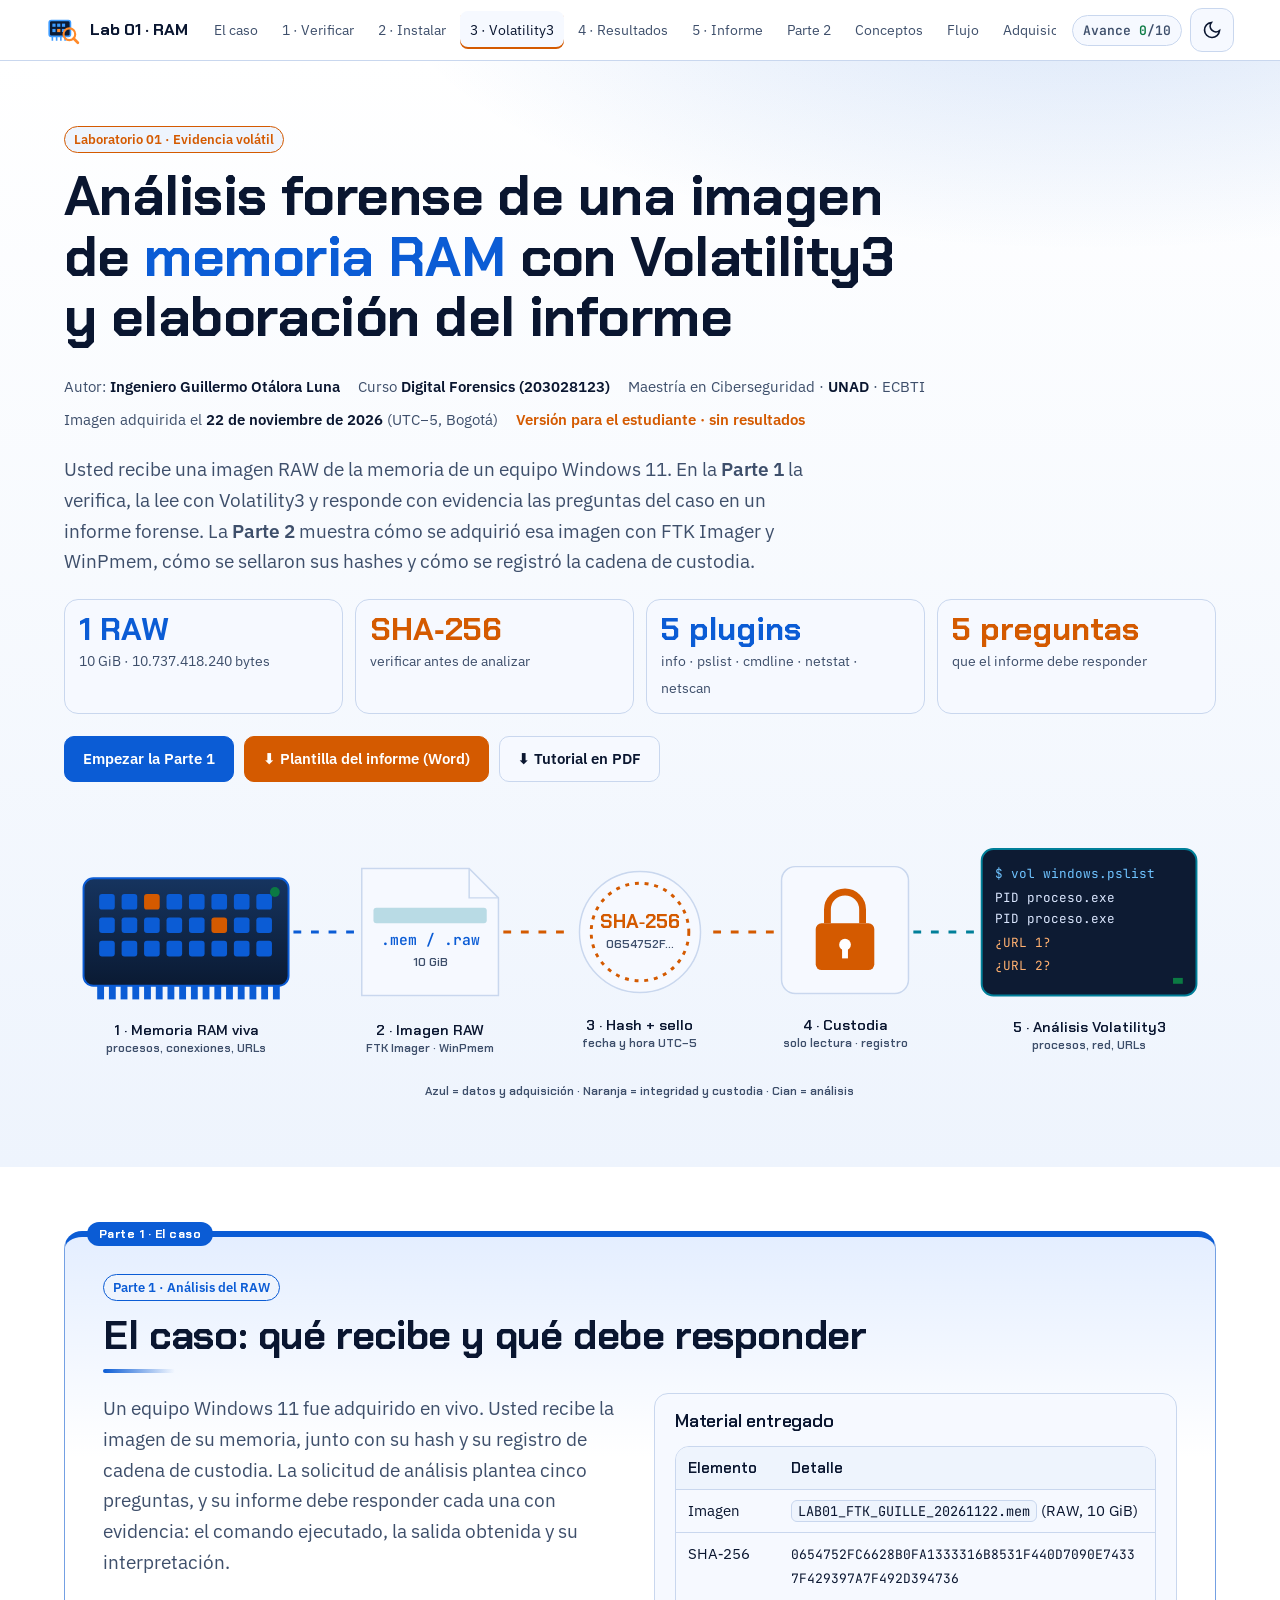
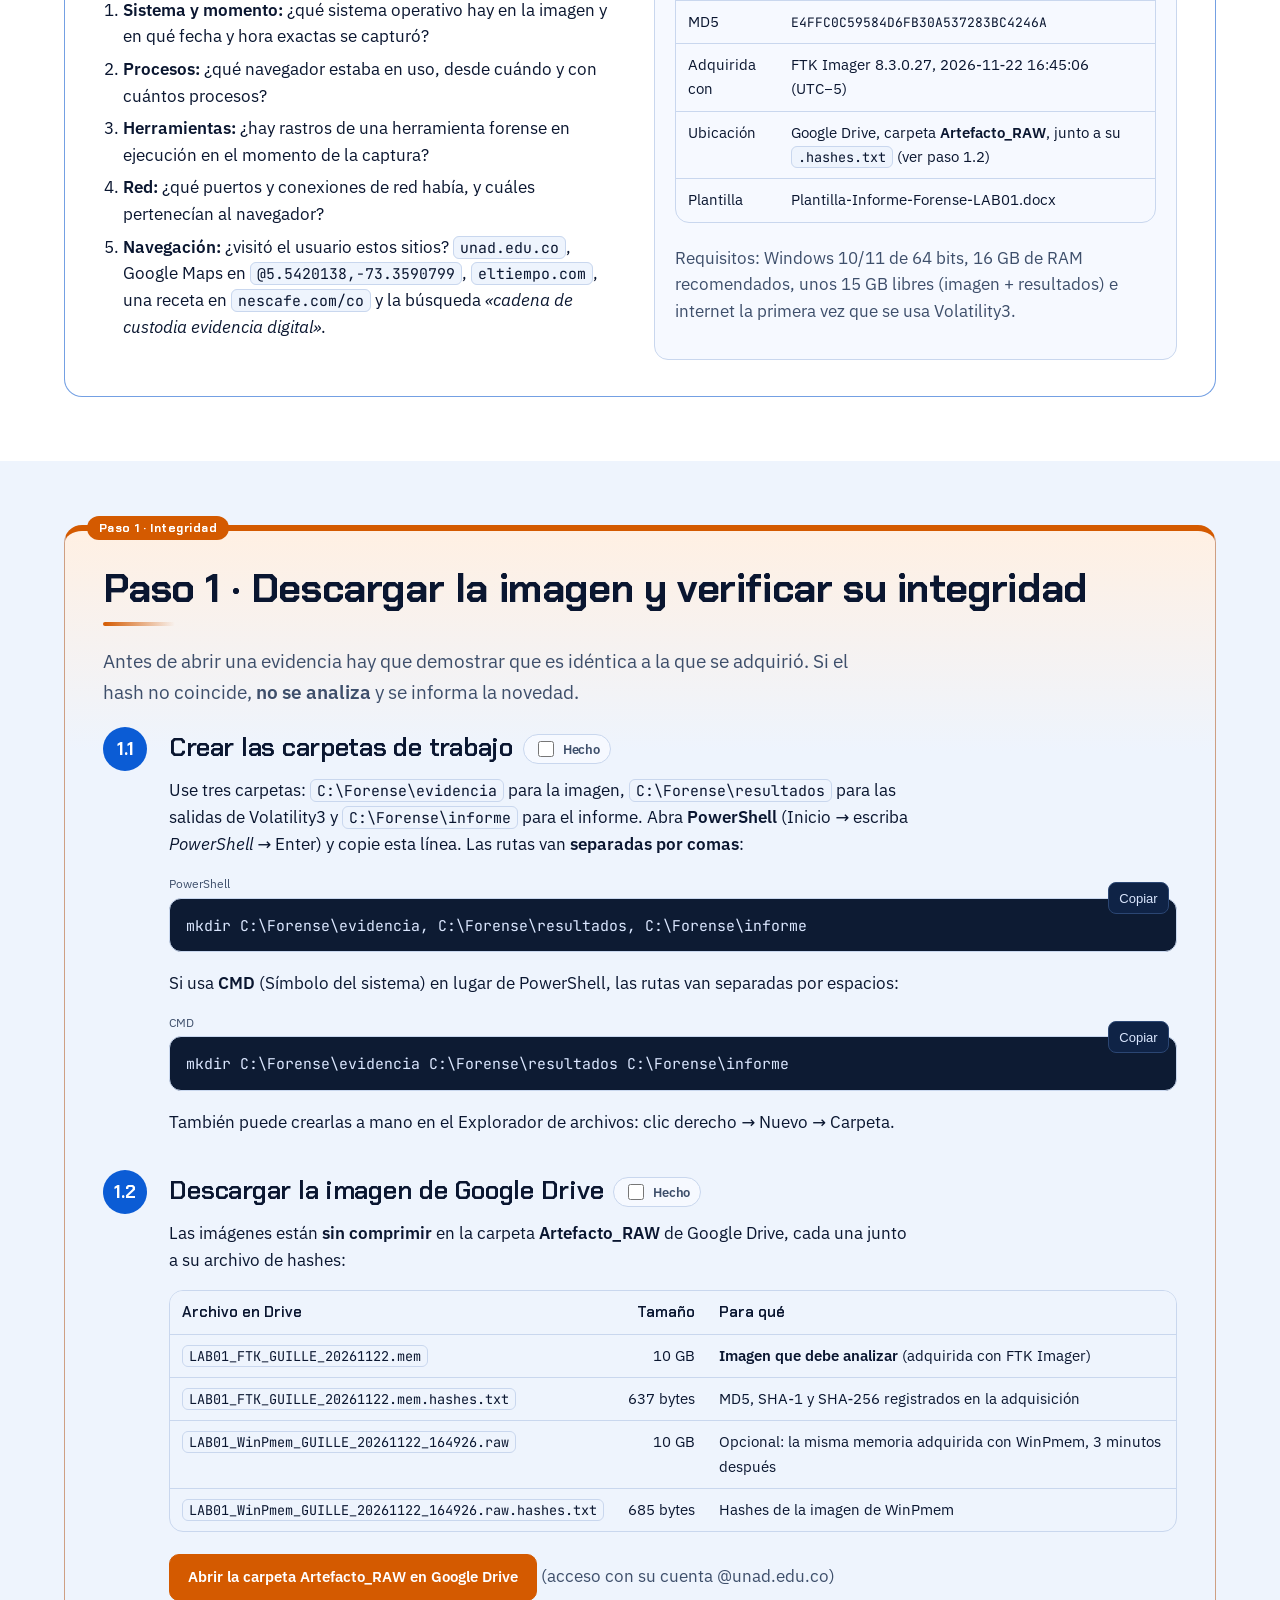
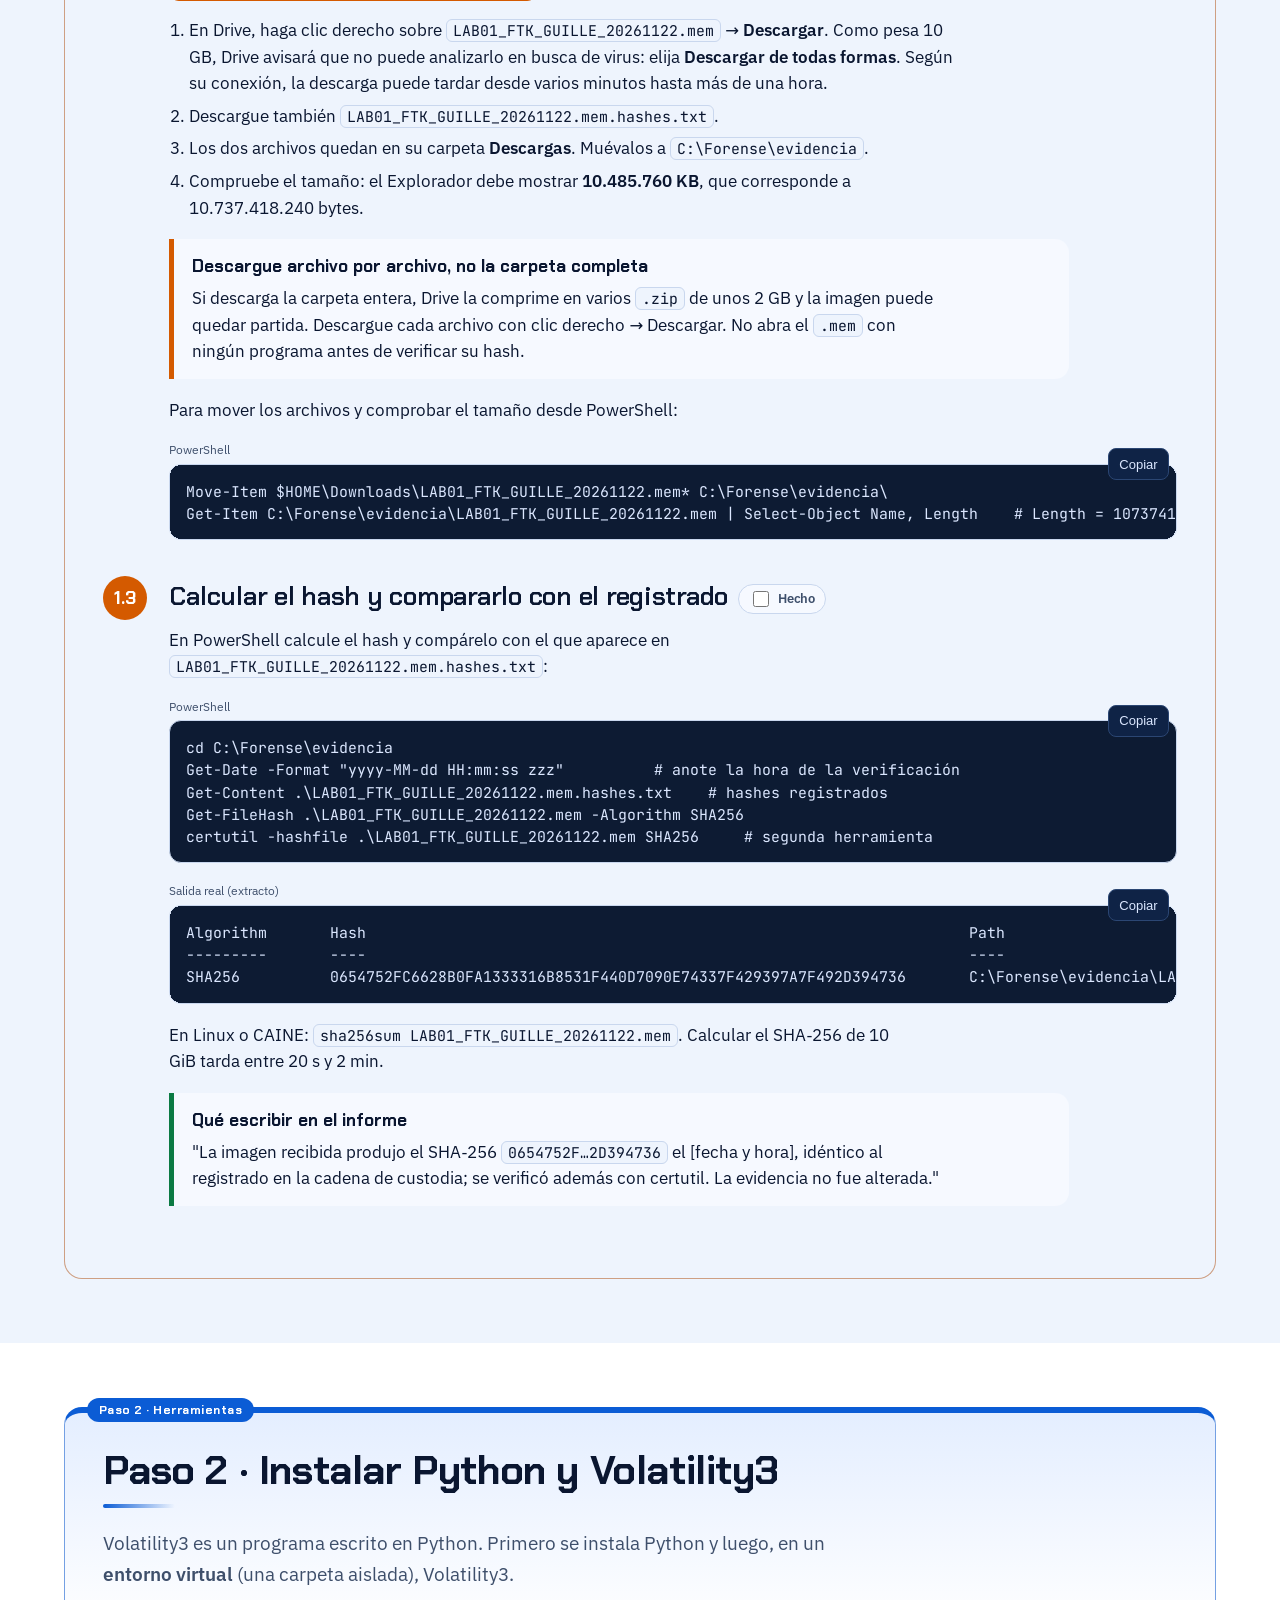
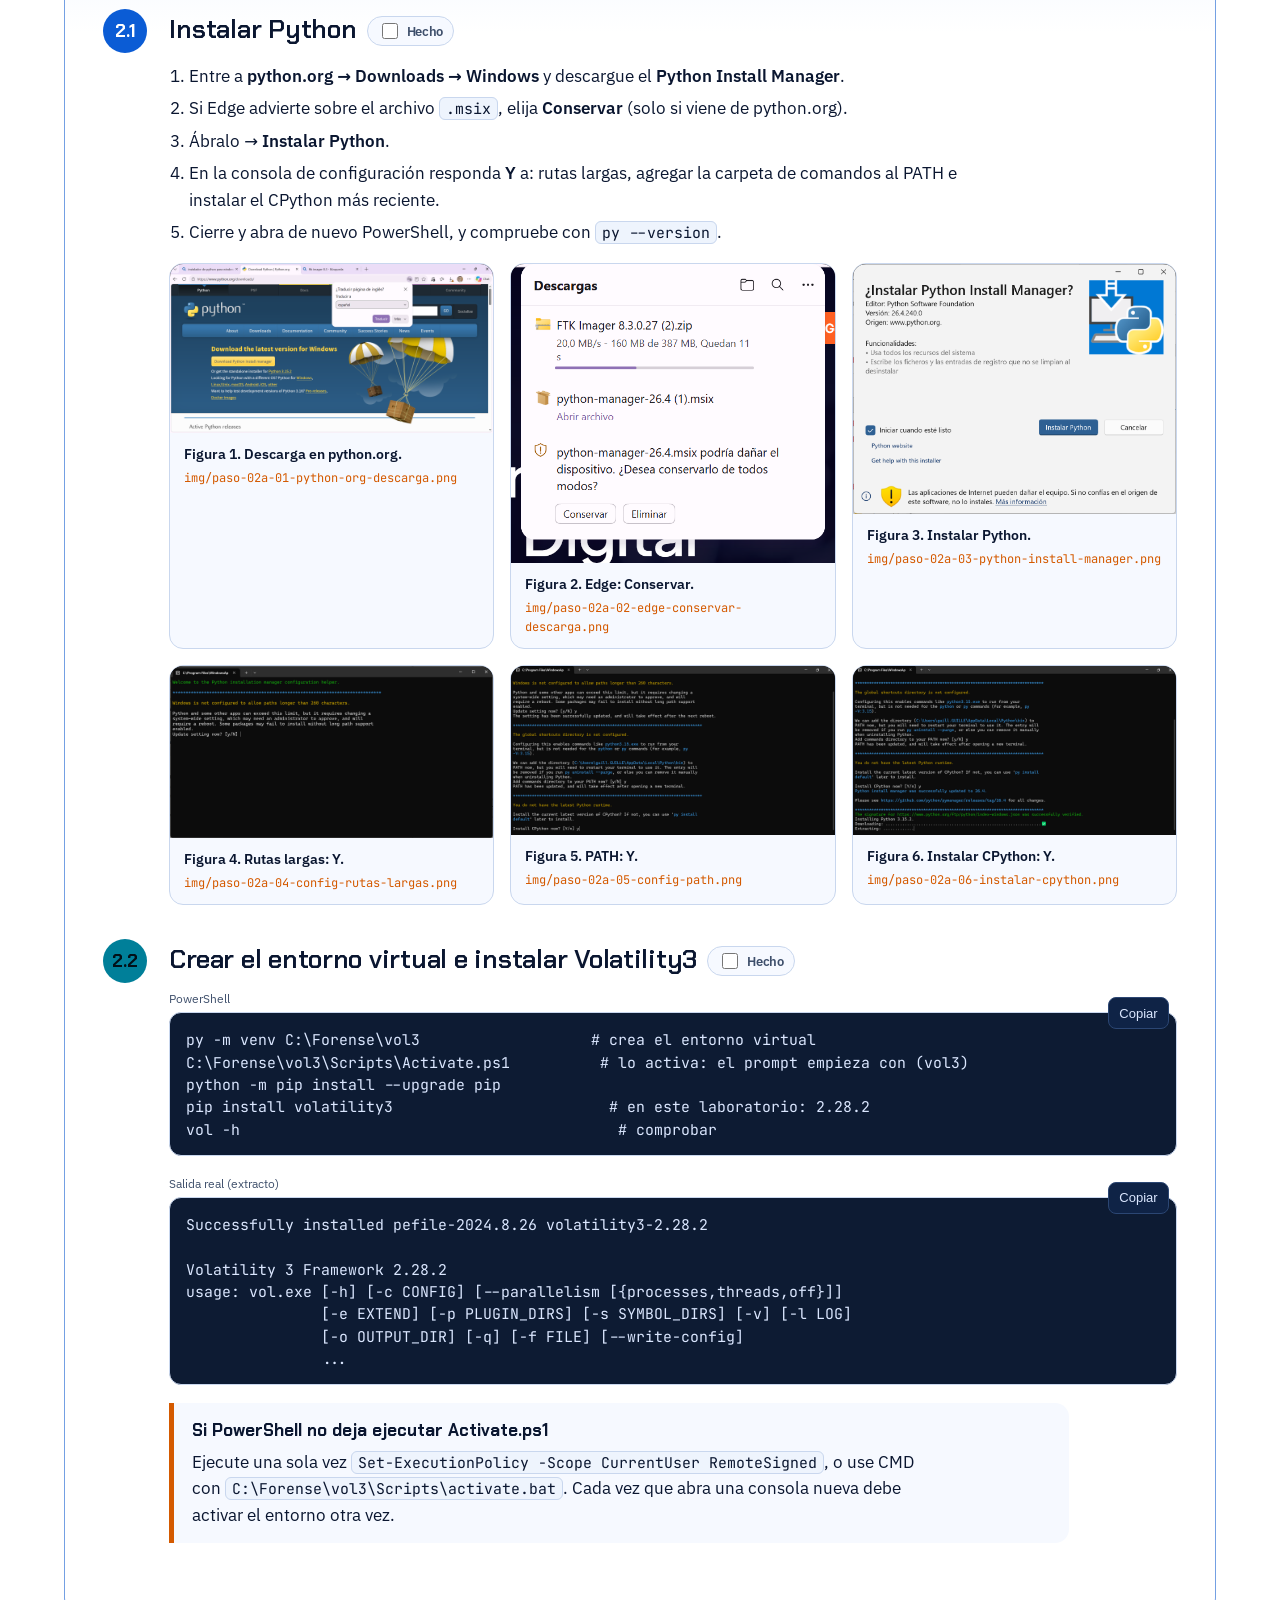
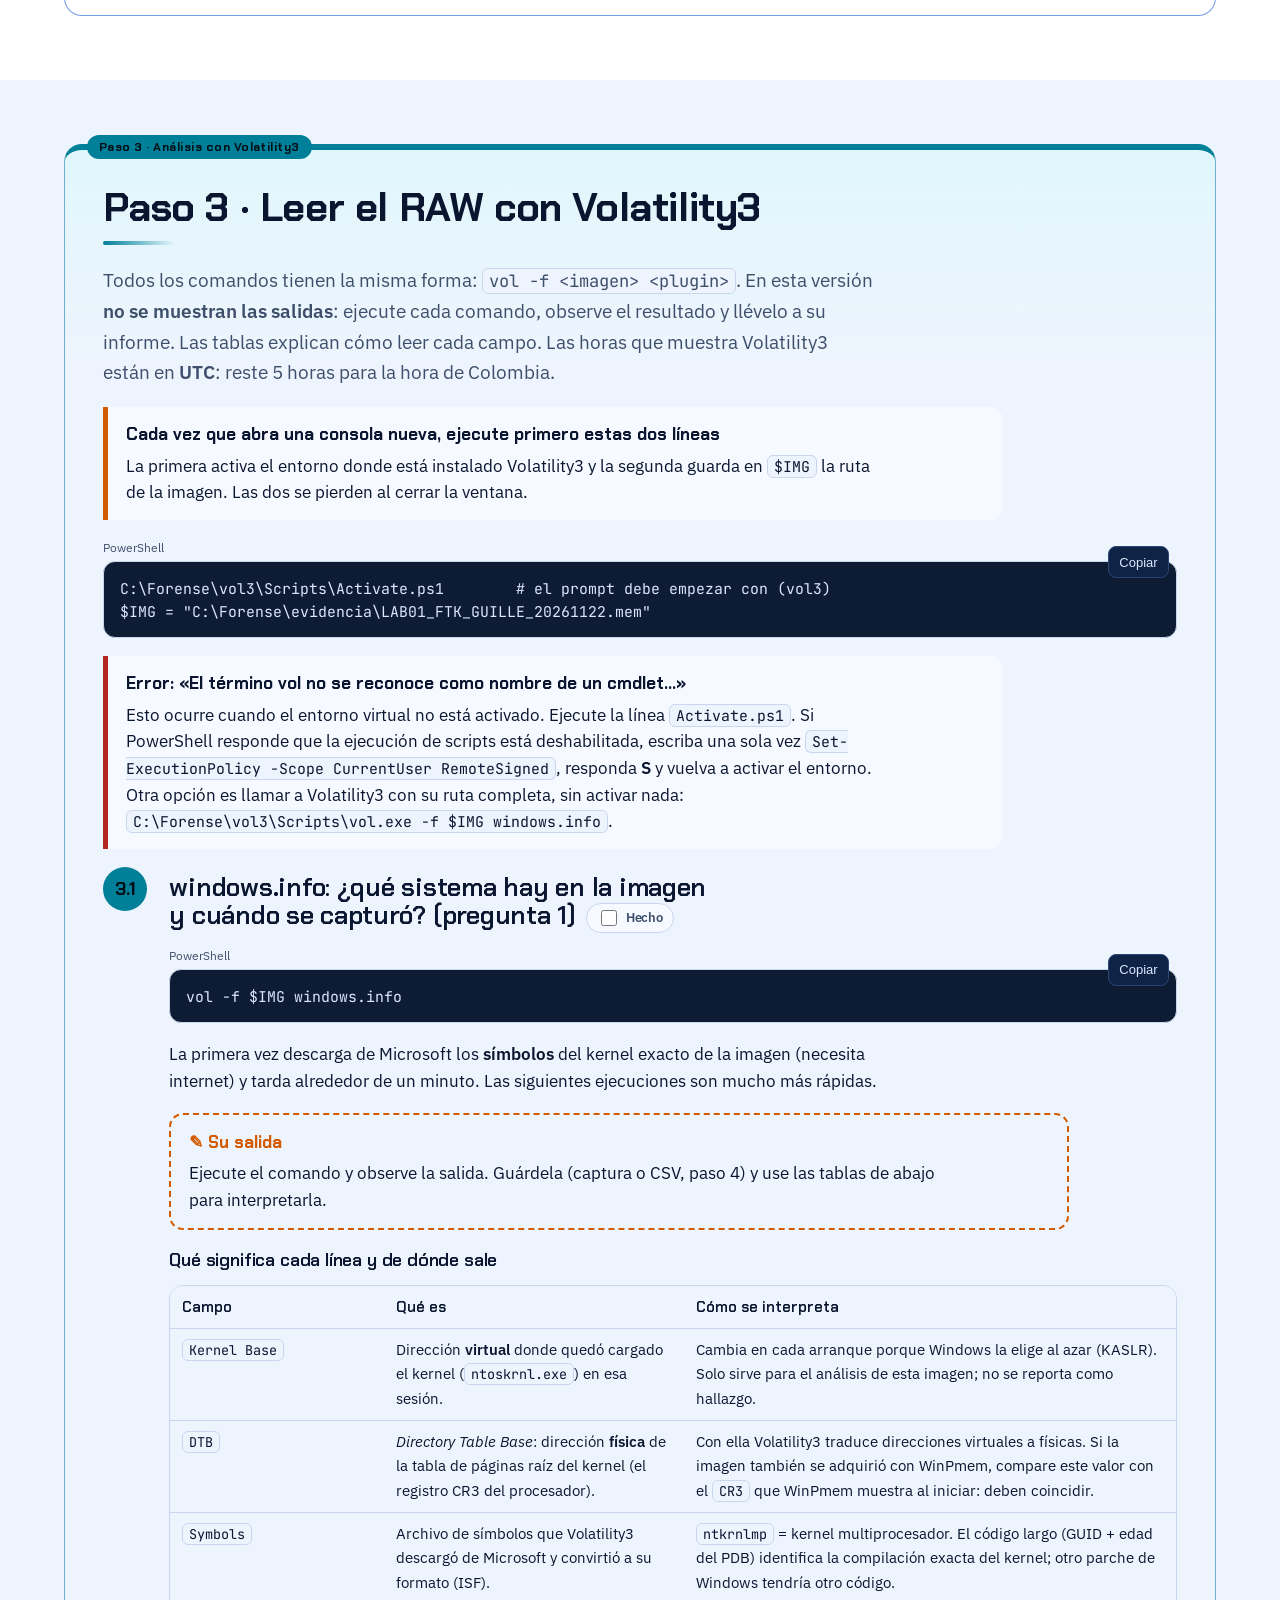
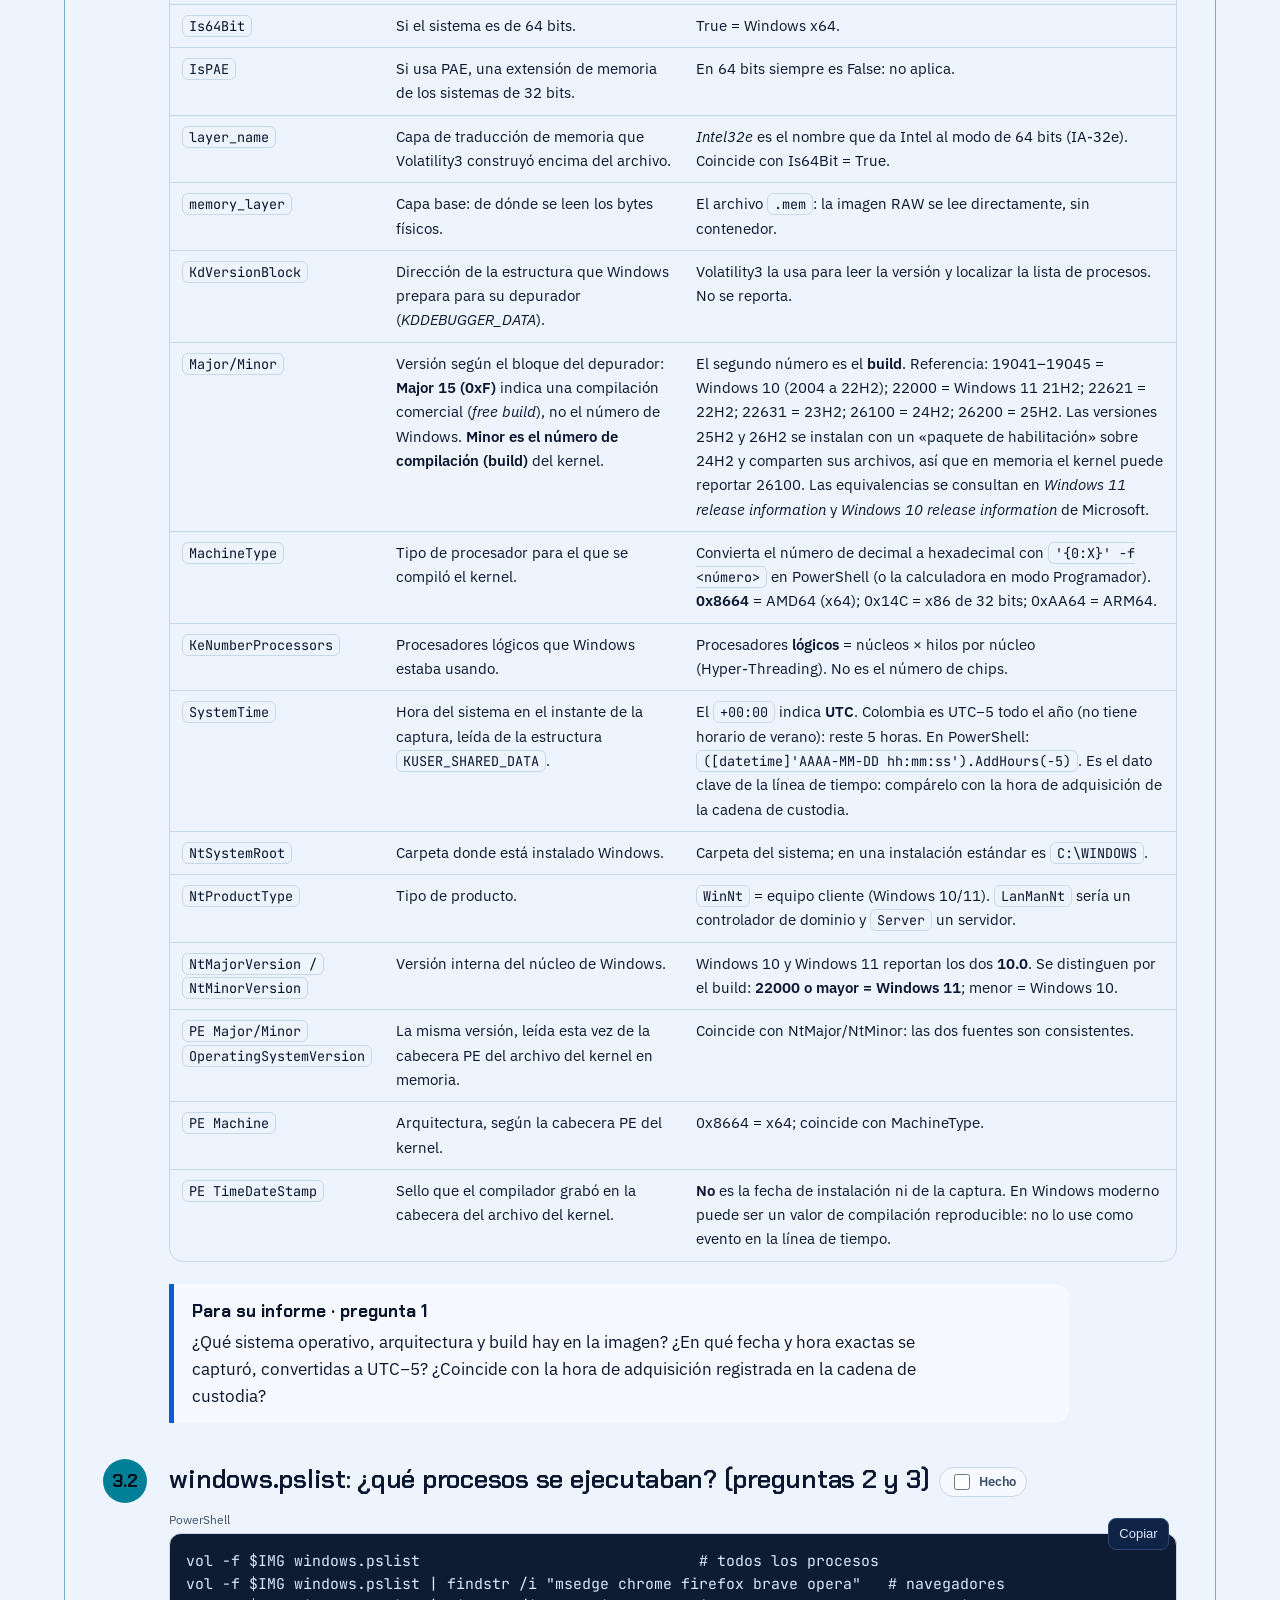
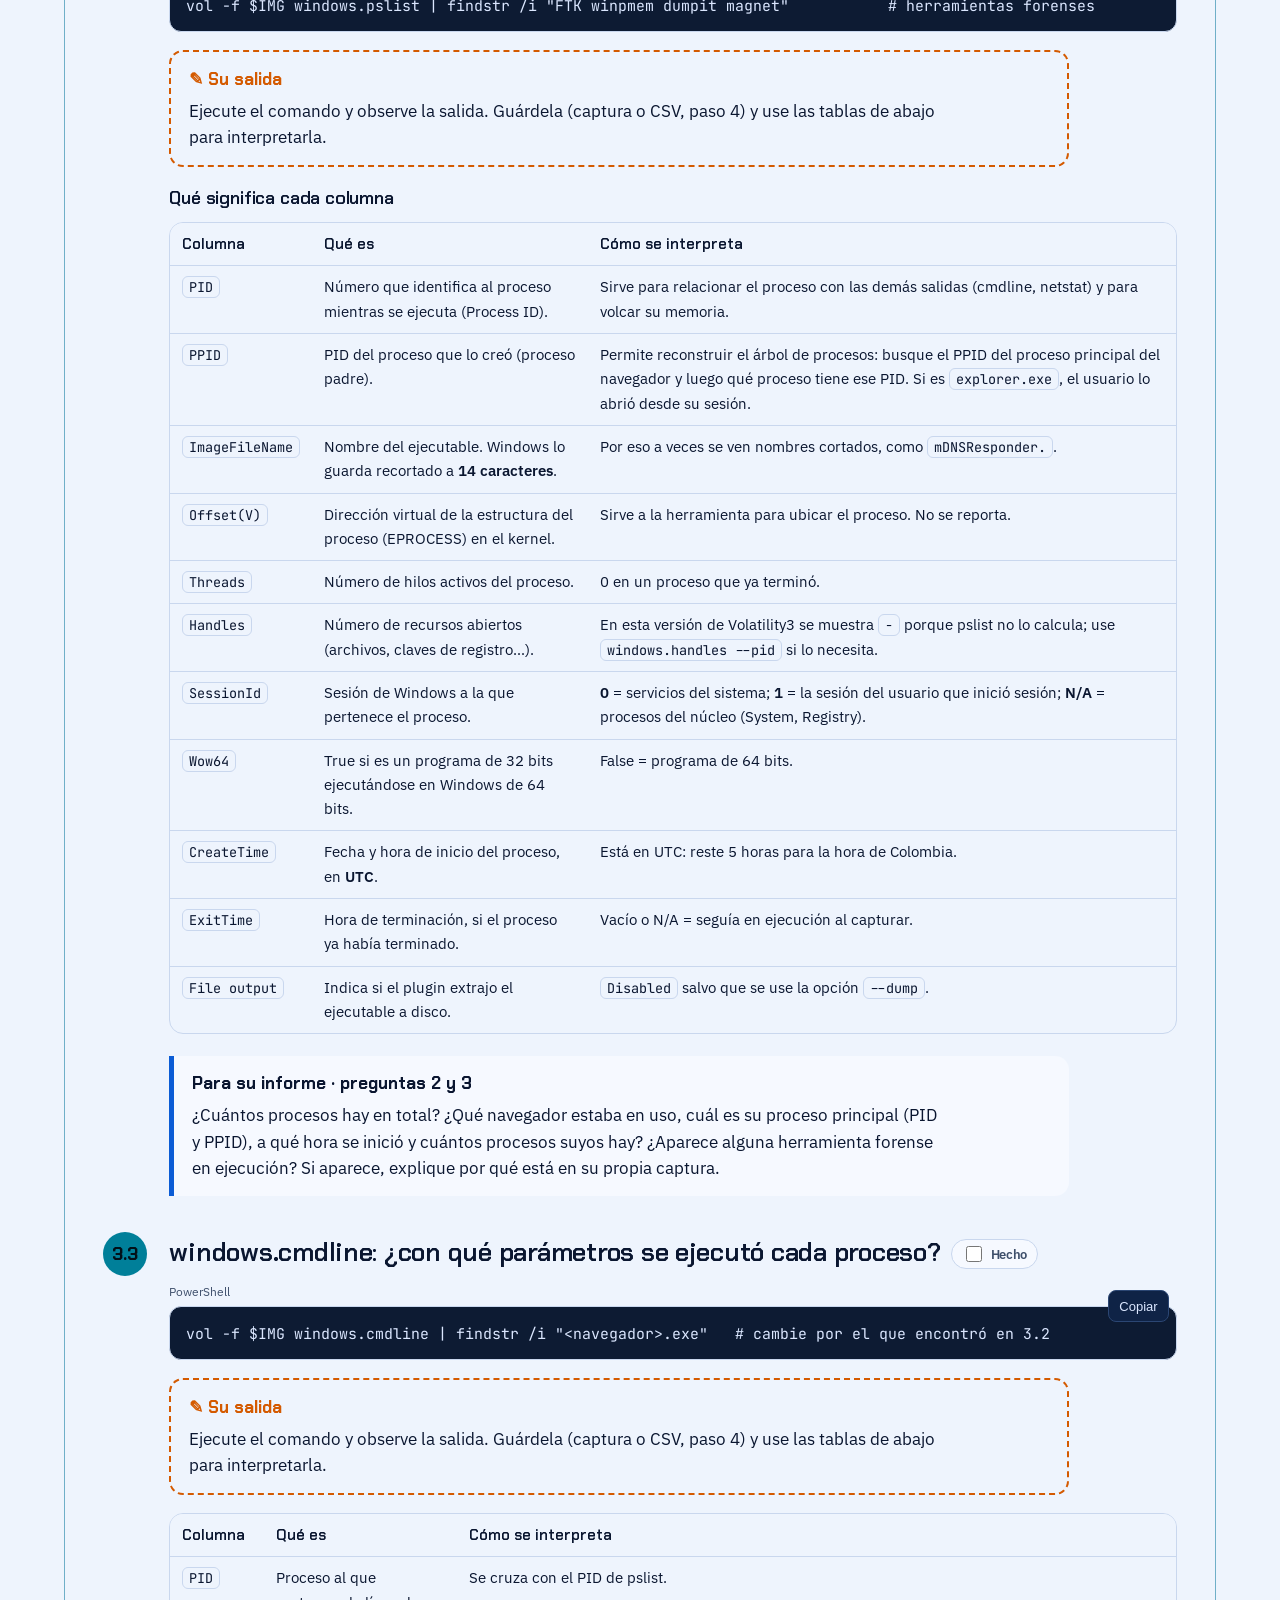
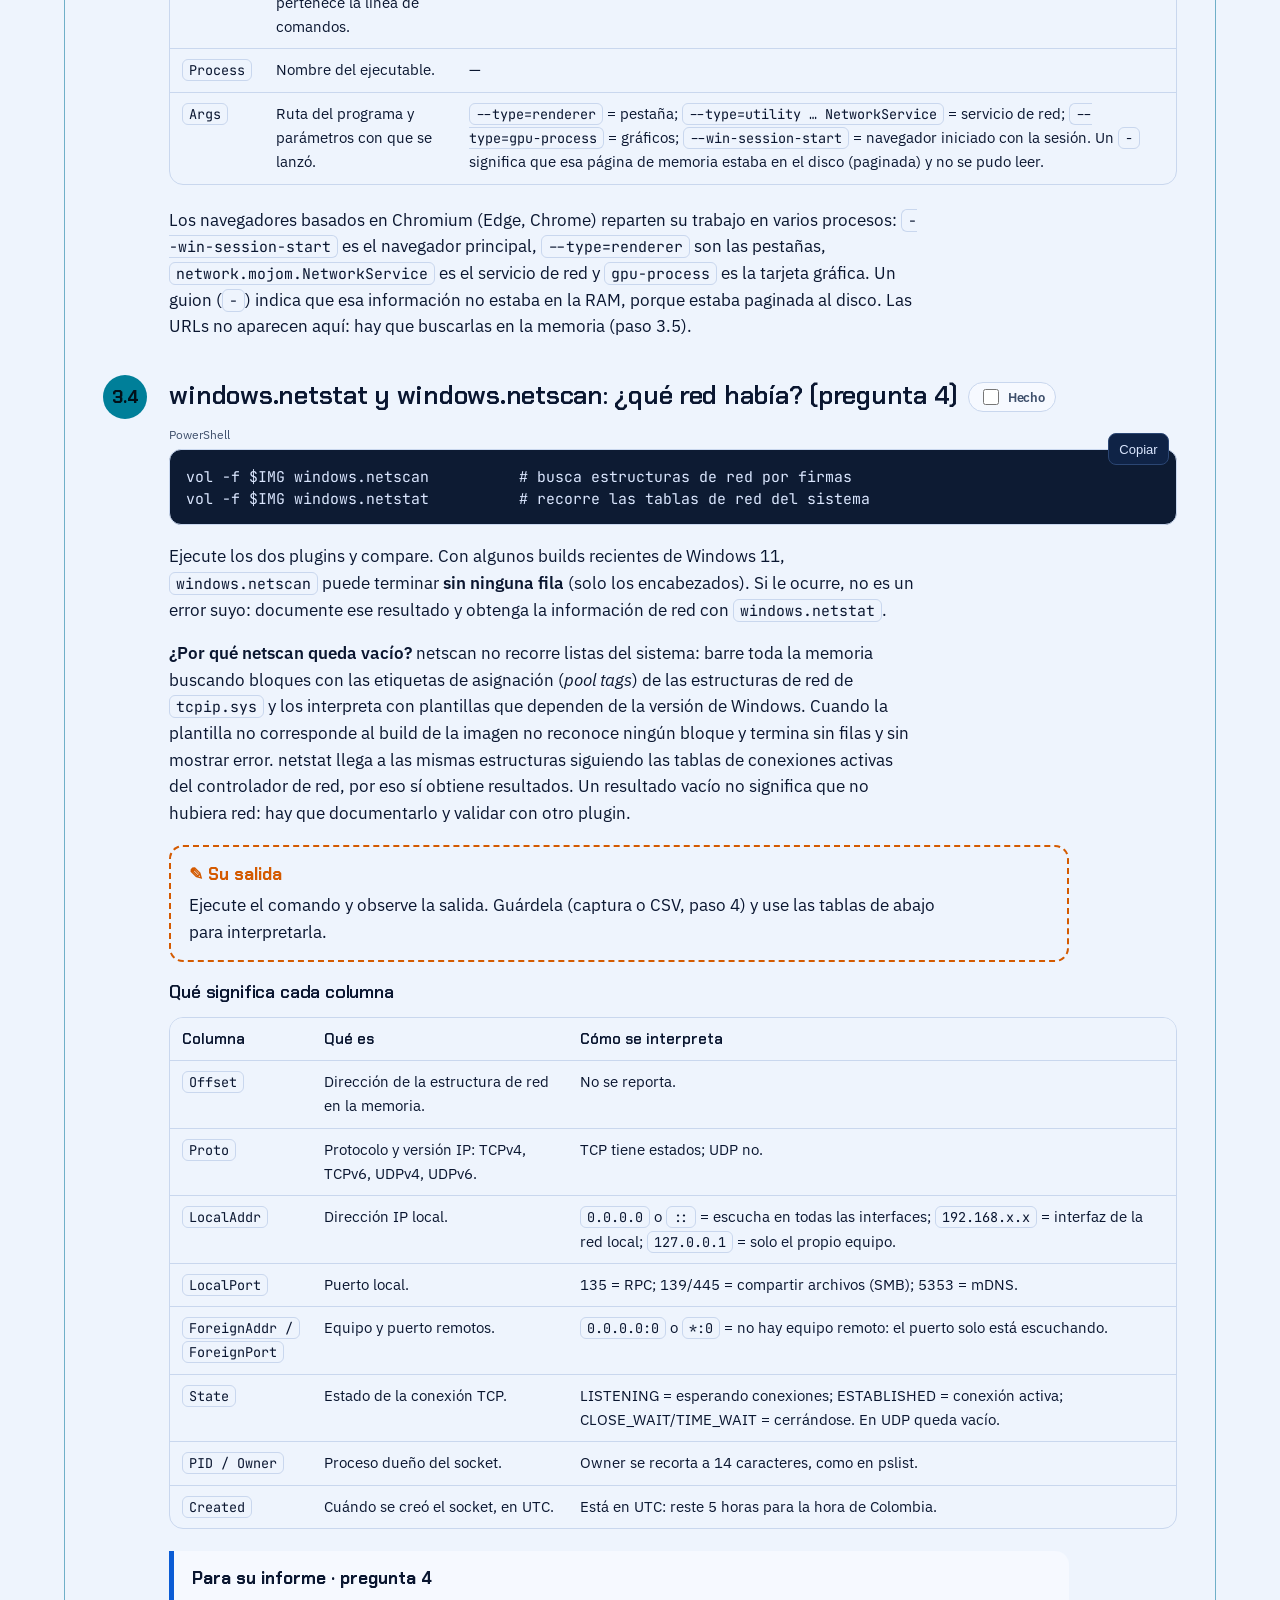
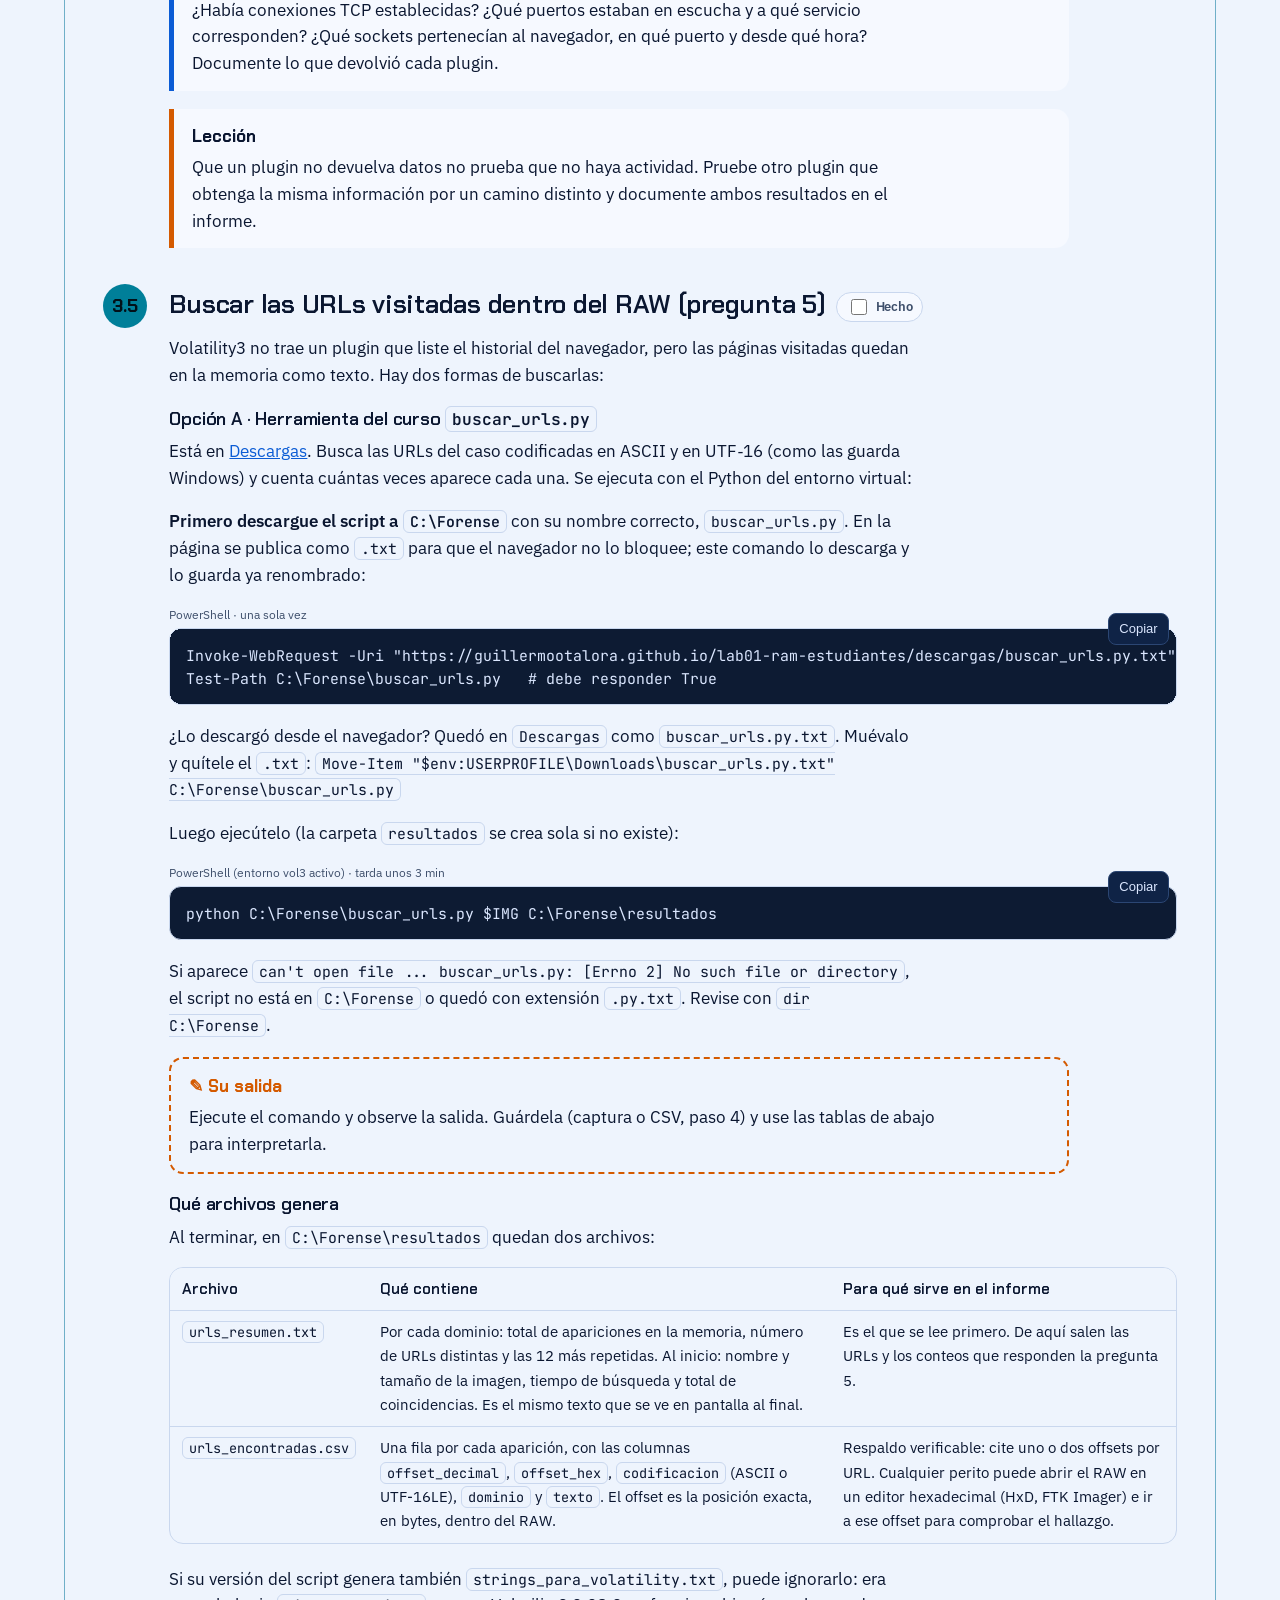
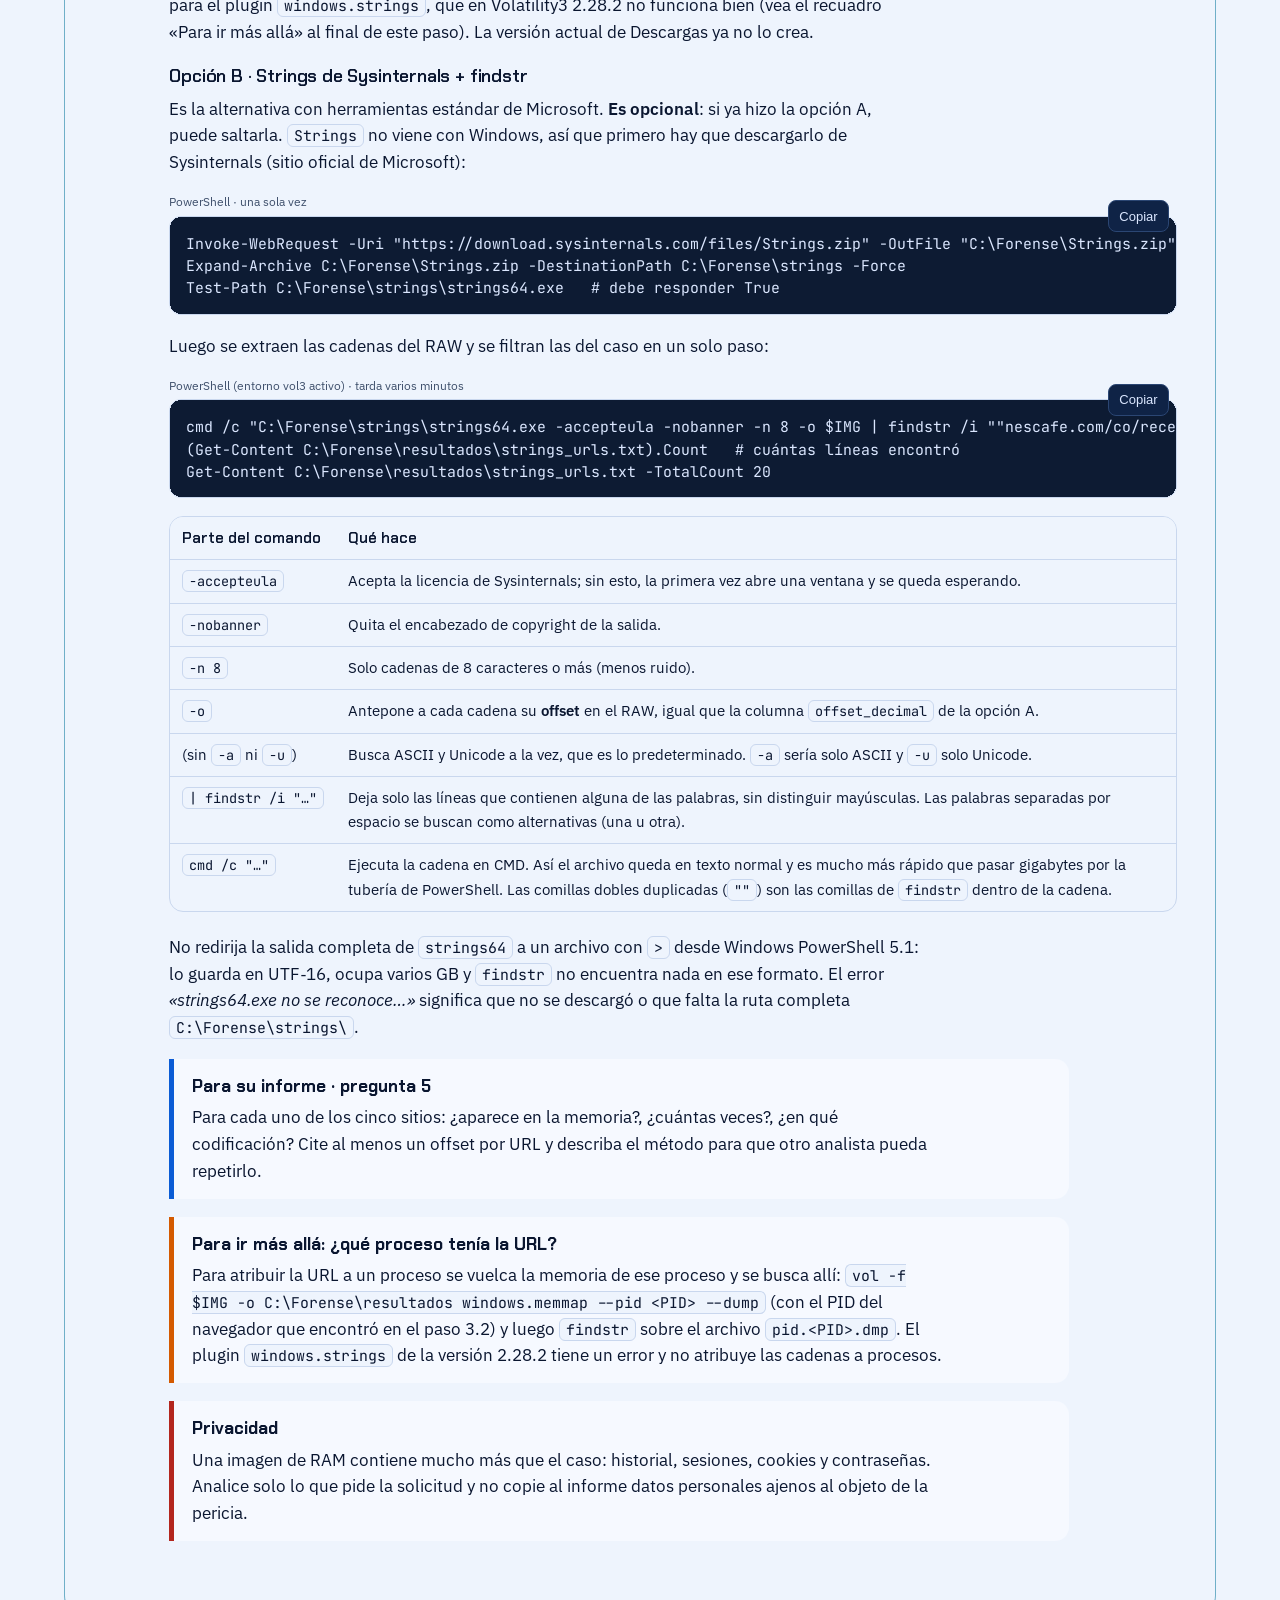
==== index.html @ 3a92351e "first commit" ====
<!DOCTYPE html>
<html lang="es">
<head>
<meta charset="utf-8">
<meta name="viewport" content="width=device-width, initial-scale=1">
<title>Laboratorio 01 Memoria RAM</title>
<meta name="author" content="Ingeniero Guillermo Otálora Luna">
<meta name="description" content="Tutorial: adquisición de memoria RAM con FTK Imager y WinPmem, hashes, cadena de custodia y análisis con Volatility3. Digital Forensics 203028123, UNAD.">
<link rel="icon" href="assets/favicon.svg" type="image/svg+xml">
<link rel="stylesheet" href="css/estilos.css">
<script>try{var t=localStorage.getItem("lab01-tema");if(t)document.documentElement.dataset.theme=t}catch(e){}</script>
</head>
<body>
<div class="readbar" aria-hidden="true"></div>
<header class="top"><div class="wrap">
 <a class="brand" href="#inicio"><img src="assets/logo-forense.svg" alt="" width="34" height="34">Lab 01 · RAM</a>
 <nav class="nav" aria-label="Secciones"><a href="#caso">El caso</a><a href="#verificar">1 · Verificar</a><a href="#instalar">2 · Instalar</a><a href="#volatility">3 · Volatility3</a><a href="#resultados">4 · Resultados</a><a href="#informe">5 · Informe</a><a href="#parte2">Parte 2</a><a href="#conceptos">Conceptos</a><a href="#flujo">Flujo</a><a href="#adquisicion">Adquisición</a><a href="#custodia">Custodia</a><a href="#comparativa">Comparativa</a><a href="#glosario">Glosario</a><a href="#descargas">Descargas</a><a href="#referencias">Referencias</a></nav><div class="tools"><span class="prog" id="prog" title="Pasos marcados como hechos en este navegador"></span><button class="ibtn" id="themebtn" type="button" aria-label="Cambiar tema"><svg class="moon" viewBox="0 0 24 24" fill="none" stroke="currentColor" stroke-width="2"><path d="M21 12.8A9 9 0 1 1 11.2 3a7 7 0 0 0 9.8 9.8z"/></svg><svg class="sun" viewBox="0 0 24 24" fill="none" stroke="currentColor" stroke-width="2"><circle cx="12" cy="12" r="4.5"/><path d="M12 2v2.5M12 19.5V22M2 12h2.5M19.5 12H22M4.9 4.9l1.8 1.8M17.3 17.3l1.8 1.8M4.9 19.1l1.8-1.8M17.3 6.7l1.8-1.8"/></svg></button></div>
</div></header>
<main>

<section class="hero band" id="inicio"><div class="wrap grid">
 <div>
  <p class="tag o">Laboratorio 01 · Evidencia volátil</p>
  <h1>Análisis forense de una imagen de <span>memoria RAM</span> con Volatility3 y elaboración del informe</h1>
  <div class="meta"><span>Autor: <b>Ingeniero Guillermo Otálora Luna</b></span><span>Curso <b>Digital Forensics (203028123)</b></span><span>Maestría en Ciberseguridad · <b>UNAD</b> · ECBTI</span><span>Imagen adquirida el <b>22 de noviembre de 2026</b> (UTC−5, Bogotá)</span><span class="ver">Versión para el estudiante · sin resultados</span></div>
  <p class="lead">Usted recibe una imagen RAW de la memoria de un equipo Windows 11. En la <b>Parte 1</b> la verifica, la lee con Volatility3 y responde con evidencia las preguntas del caso en un informe forense. La <b>Parte 2</b> muestra cómo se adquirió esa imagen con FTK Imager y WinPmem, cómo se sellaron sus hashes y cómo se registró la cadena de custodia.</p>
  <div class="kpis">
   <div class="kpi"><b>1 RAW</b><span>10 GiB · 10.737.418.240 bytes</span></div>
   <div class="kpi o"><b>SHA‑256</b><span>verificar antes de analizar</span></div>
   <div class="kpi"><b>5 plugins</b><span>info · pslist · cmdline · netstat · netscan</span></div>
   <div class="kpi o"><b>5 preguntas</b><span>que el informe debe responder</span></div>
  </div>
  <div class="btns noprint">
   <a class="btn pri" href="#caso">Empezar la Parte 1</a>
   <a class="btn org dl" href="descargas/Plantilla-Informe-Forense-LAB01.docx" data-name="Plantilla-Informe-Forense-LAB01.docx">⬇ Plantilla del informe (Word)</a>
   <a class="btn dl" href="descargas/Tutorial-Lab01-Estudiante.pdf" data-name="Tutorial-Lab01-Estudiante.pdf">⬇ Tutorial en PDF</a>
  </div>
 </div>
 <svg class="pipe" viewBox="0 0 1180 300" role="img" aria-label="Flujo: RAM, imagen RAW, hash, cadena de custodia y análisis con Volatility3">
  <defs><linearGradient id="gchip" x1="0" x2="0" y1="0" y2="1"><stop offset="0" stop-color="#16345f"/><stop offset="1" stop-color="#0a1a33"/></linearGradient></defs>
  <!-- módulo RAM -->
  <g transform="translate(20,70)">
   <rect width="210" height="110" rx="10" fill="url(#gchip)" stroke="var(--blue)" stroke-width="2"/>
   <g><rect class="cell" x="16" y="16" width="16" height="16" rx="3" style="animation-delay:0.0s"/><rect class="cell" x="39" y="16" width="16" height="16" rx="3" style="animation-delay:0.37s"/><rect class="cell o" x="62" y="16" width="16" height="16" rx="3" style="animation-delay:0.74s"/><rect class="cell" x="85" y="16" width="16" height="16" rx="3" style="animation-delay:1.11s"/><rect class="cell" x="108" y="16" width="16" height="16" rx="3" style="animation-delay:1.48s"/><rect class="cell" x="131" y="16" width="16" height="16" rx="3" style="animation-delay:0.25s"/><rect class="cell" x="154" y="16" width="16" height="16" rx="3" style="animation-delay:0.62s"/><rect class="cell" x="177" y="16" width="16" height="16" rx="3" style="animation-delay:0.99s"/><rect class="cell" x="16" y="40" width="16" height="16" rx="3" style="animation-delay:1.36s"/><rect class="cell" x="39" y="40" width="16" height="16" rx="3" style="animation-delay:0.13s"/><rect class="cell" x="62" y="40" width="16" height="16" rx="3" style="animation-delay:0.5s"/><rect class="cell" x="85" y="40" width="16" height="16" rx="3" style="animation-delay:0.87s"/><rect class="cell" x="108" y="40" width="16" height="16" rx="3" style="animation-delay:1.24s"/><rect class="cell o" x="131" y="40" width="16" height="16" rx="3" style="animation-delay:0.01s"/><rect class="cell" x="154" y="40" width="16" height="16" rx="3" style="animation-delay:0.38s"/><rect class="cell" x="177" y="40" width="16" height="16" rx="3" style="animation-delay:0.75s"/><rect class="cell" x="16" y="64" width="16" height="16" rx="3" style="animation-delay:1.12s"/><rect class="cell" x="39" y="64" width="16" height="16" rx="3" style="animation-delay:1.49s"/><rect class="cell" x="62" y="64" width="16" height="16" rx="3" style="animation-delay:0.26s"/><rect class="cell" x="85" y="64" width="16" height="16" rx="3" style="animation-delay:0.63s"/><rect class="cell" x="108" y="64" width="16" height="16" rx="3" style="animation-delay:1.0s"/><rect class="cell" x="131" y="64" width="16" height="16" rx="3" style="animation-delay:1.37s"/><rect class="cell" x="154" y="64" width="16" height="16" rx="3" style="animation-delay:0.14s"/><rect class="cell" x="177" y="64" width="16" height="16" rx="3" style="animation-delay:0.51s"/></g>
   <g fill="var(--blue)"><rect x="14" y="110" width="7" height="14"/><rect x="26" y="110" width="7" height="14"/><rect x="38" y="110" width="7" height="14"/><rect x="50" y="110" width="7" height="14"/><rect x="62" y="110" width="7" height="14"/><rect x="74" y="110" width="7" height="14"/><rect x="86" y="110" width="7" height="14"/><rect x="98" y="110" width="7" height="14"/><rect x="110" y="110" width="7" height="14"/><rect x="122" y="110" width="7" height="14"/><rect x="134" y="110" width="7" height="14"/><rect x="146" y="110" width="7" height="14"/><rect x="158" y="110" width="7" height="14"/><rect x="170" y="110" width="7" height="14"/><rect x="182" y="110" width="7" height="14"/><rect x="194" y="110" width="7" height="14"/></g>
   <circle class="led" cx="196" cy="14" r="5"/>
   <text class="lbl" x="105" y="160" text-anchor="middle">1 · Memoria RAM viva</text>
   <text class="sub" x="105" y="178" text-anchor="middle">procesos, conexiones, URLs</text>
  </g>
  <path class="flow" d="M235 125 H300"/>
  <!-- archivo RAW -->
  <g transform="translate(305,60)">
   <path class="box" d="M0 0 H110 L140 30 V130 H0 Z"/><path d="M110 0 V30 H140" fill="none" stroke="var(--line)" stroke-width="1.5"/>
   <rect class="scan" x="12" y="40" width="116" height="16" rx="3"/>
   <text x="70" y="78" text-anchor="middle" style="font:600 15px 'JetBrains Mono',monospace;fill:var(--blue)">.mem / .raw</text>
   <text class="sub" x="70" y="100" text-anchor="middle">10 GiB</text>
   <text class="lbl" x="70" y="170" text-anchor="middle">2 · Imagen RAW</text>
   <text class="sub" x="70" y="188" text-anchor="middle">FTK Imager · WinPmem</text>
  </g>
  <path class="flow o" d="M450 125 H515"/>
  <!-- hash -->
  <g transform="translate(520,55)">
   <circle cx="70" cy="70" r="62" class="box"/>
   <circle class="hashring" cx="70" cy="70" r="50"/>
   <text x="70" y="66" text-anchor="middle" style="font:700 20px 'Chakra Petch';fill:var(--orange)">SHA‑256</text>
   <text class="sub" x="70" y="86" text-anchor="middle">0654752F…</text>
   <text class="lbl" x="70" y="170" text-anchor="middle">3 · Hash + sello</text>
   <text class="sub" x="70" y="188" text-anchor="middle">fecha y hora UTC−5</text>
  </g>
  <path class="flow o" d="M665 125 H730"/>
  <!-- custodia -->
  <g transform="translate(735,58)">
   <rect width="130" height="130" rx="14" class="box"/>
   <rect x="35" y="58" width="60" height="48" rx="6" fill="var(--orange)"/>
   <path d="M47 58 V44 a18 18 0 0 1 36 0 V58" fill="none" stroke="var(--orange)" stroke-width="7"/>
   <circle cx="65" cy="80" r="6" fill="var(--bg)"/><rect x="62" y="82" width="6" height="12" fill="var(--bg)"/>
   <text class="lbl" x="65" y="167" text-anchor="middle">4 · Custodia</text>
   <text class="sub" x="65" y="185" text-anchor="middle">solo lectura · registro</text>
  </g>
  <path class="flow c" d="M870 125 H935"/>
  <!-- volatility -->
  <g transform="translate(940,40)">
   <rect width="220" height="150" rx="12" fill="var(--code)" stroke="var(--cyan)" stroke-width="2"/>
   <text x="14" y="30" style="font:13px 'JetBrains Mono',monospace;fill:#6fc3ff">$ vol windows.pslist</text>
   <text x="14" y="54" style="font:13px 'JetBrains Mono',monospace;fill:#dbe7ff">PID  proceso.exe</text>
   <text x="14" y="76" style="font:13px 'JetBrains Mono',monospace;fill:#dbe7ff">PID  proceso.exe</text>
   <text x="14" y="100" style="font:13px 'JetBrains Mono',monospace;fill:#ffb070">¿URL 1?</text>
   <text x="14" y="124" style="font:13px 'JetBrains Mono',monospace;fill:#ffb070">¿URL 2?</text>
   <rect class="led" x="196" y="132" width="10" height="6"/>
   <text class="lbl" x="110" y="187" text-anchor="middle">5 · Análisis Volatility3</text>
   <text class="sub" x="110" y="205" text-anchor="middle">procesos, red, URLs</text>
  </g>
  <text class="sub" x="590" y="292" text-anchor="middle">Azul = datos y adquisición · Naranja = integridad y custodia · Cian = análisis</text>
 </svg>
</div></section>

<section class="band" id="caso"><div class="wrap frame t-blue" data-label="Parte 1 · El caso">
 <p class="tag b">Parte 1 · Análisis del RAW</p>
 <h2>El caso: qué recibe y qué debe responder</h2>
 <div class="cols">
  <div>
   <p class="lead">Un equipo Windows 11 fue adquirido en vivo. Usted recibe la imagen de su memoria, junto con su hash y su registro de cadena de custodia. La solicitud de análisis plantea cinco preguntas, y su informe debe responder cada una con evidencia: el comando ejecutado, la salida obtenida y su interpretación.</p>
   <ol class="do">
    <li><b>Sistema y momento:</b> ¿qué sistema operativo hay en la imagen y en qué fecha y hora exactas se capturó?</li>
    <li><b>Procesos:</b> ¿qué navegador estaba en uso, desde cuándo y con cuántos procesos?</li>
    <li><b>Herramientas:</b> ¿hay rastros de una herramienta forense en ejecución en el momento de la captura?</li>
    <li><b>Red:</b> ¿qué puertos y conexiones de red había, y cuáles pertenecían al navegador?</li>
    <li><b>Navegación:</b> ¿visitó el usuario estos sitios? <code>unad.edu.co</code>, Google Maps en <code>@5.5420138,-73.3590799</code>, <code>eltiempo.com</code>, una receta en <code>nescafe.com/co</code> y la búsqueda <i>«cadena de custodia evidencia digital»</i>.</li>
   </ol>
  </div>
  <div class="card">
   <h4>Material entregado</h4>
   <div class="scroll"><table class="stack"><thead><tr><th>Elemento</th><th>Detalle</th></tr></thead><tbody><tr><td>Imagen</td><td><code>LAB01_FTK_GUILLE_20261122.mem</code> (RAW, 10 GiB)</td></tr><tr><td>SHA‑256</td><td><span class="h">0654752FC6628B0FA1333316B8531F440D7090E74337F429397A7F492D394736</span></td></tr><tr><td>MD5</td><td><span class="h">E4FFC0C59584D6FB30A537283BC4246A</span></td></tr><tr><td>Adquirida con</td><td>FTK Imager 8.3.0.27, 2026‑11‑22 16:45:06 (UTC−5)</td></tr><tr><td>Ubicación</td><td>Google Drive, carpeta <b>Artefacto_RAW</b>, junto a su <code>.hashes.txt</code> (ver paso 1.2)</td></tr><tr><td>Plantilla</td><td>Plantilla-Informe-Forense-LAB01.docx</td></tr></tbody></table></div>
   <p class="muted">Requisitos: Windows 10/11 de 64 bits, 16 GB de RAM recomendados, unos 15 GB libres (imagen + resultados) e internet la primera vez que se usa Volatility3.</p>
  </div>
 </div>
</div></section>

<section class="band alt" id="verificar"><div class="wrap frame t-orange" data-label="Paso 1 · Integridad">
 <h2>Paso 1 · Descargar la imagen y verificar su integridad</h2>
 <p class="lead">Antes de abrir una evidencia hay que demostrar que es idéntica a la que se adquirió. Si el hash no coincide, <b>no se analiza</b> y se informa la novedad.</p>
 <div class="step "><div class="n">1.1</div><div><h3>Crear las carpetas de trabajo</h3><p>Use tres carpetas: <code>C:\Forense\evidencia</code> para la imagen, <code>C:\Forense\resultados</code> para las salidas de Volatility3 y <code>C:\Forense\informe</code> para el informe. Abra <b>PowerShell</b> (Inicio → escriba <i>PowerShell</i> → Enter) y copie esta línea. Las rutas van <b>separadas por comas</b>:</p><div class="code"><span class="t">PowerShell</span><pre><code>mkdir C:\Forense\evidencia, C:\Forense\resultados, C:\Forense\informe</code></pre></div><p>Si usa <b>CMD</b> (Símbolo del sistema) en lugar de PowerShell, las rutas van separadas por espacios:</p><div class="code"><span class="t">CMD</span><pre><code>mkdir C:\Forense\evidencia C:\Forense\resultados C:\Forense\informe</code></pre></div><p>También puede crearlas a mano en el Explorador de archivos: clic derecho → Nuevo → Carpeta.</p></div></div>
 <div class="step "><div class="n">1.2</div><div><h3>Descargar la imagen de Google Drive</h3><p>Las imágenes están <b>sin comprimir</b> en la carpeta <b>Artefacto_RAW</b> de Google Drive, cada una junto a su archivo de hashes:</p><div class="scroll"><table class="stack"><thead><tr><th>Archivo en Drive</th><th class="num">Tamaño</th><th>Para qué</th></tr></thead><tbody><tr><td><code>LAB01_FTK_GUILLE_20261122.mem</code></td><td class="num">10 GB</td><td><b>Imagen que debe analizar</b> (adquirida con FTK Imager)</td></tr><tr><td><code>LAB01_FTK_GUILLE_20261122.mem.hashes.txt</code></td><td class="num">637 bytes</td><td>MD5, SHA‑1 y SHA‑256 registrados en la adquisición</td></tr><tr><td><code>LAB01_WinPmem_GUILLE_20261122_164926.raw</code></td><td class="num">10 GB</td><td>Opcional: la misma memoria adquirida con WinPmem, 3 minutos después</td></tr><tr><td><code>LAB01_WinPmem_GUILLE_20261122_164926.raw.hashes.txt</code></td><td class="num">685 bytes</td><td>Hashes de la imagen de WinPmem</td></tr></tbody></table></div><p><a class="btn org" href="https://drive.google.com/drive/folders/1TUMyYDUSGVmhW-VqeS5MNTvkMBpXCuC_?usp=drive_link" target="_blank" rel="noopener">Abrir la carpeta Artefacto_RAW en Google Drive</a> <span class="muted">(acceso con su cuenta @unad.edu.co)</span></p><ol class="do"><li>En Drive, haga clic derecho sobre <code>LAB01_FTK_GUILLE_20261122.mem</code> → <b>Descargar</b>. Como pesa 10 GB, Drive avisará que no puede analizarlo en busca de virus: elija <b>Descargar de todas formas</b>. Según su conexión, la descarga puede tardar desde varios minutos hasta más de una hora.</li><li>Descargue también <code>LAB01_FTK_GUILLE_20261122.mem.hashes.txt</code>.</li><li>Los dos archivos quedan en su carpeta <b>Descargas</b>. Muévalos a <code>C:\Forense\evidencia</code>.</li><li>Compruebe el tamaño: el Explorador debe mostrar <b>10.485.760 KB</b>, que corresponde a 10.737.418.240 bytes.</li></ol><div class="call warn"><b>Descargue archivo por archivo, no la carpeta completa</b><p>Si descarga la carpeta entera, Drive la comprime en varios <code>.zip</code> de unos 2 GB y la imagen puede quedar partida. Descargue cada archivo con clic derecho → Descargar. No abra el <code>.mem</code> con ningún programa antes de verificar su hash.</p></div><p>Para mover los archivos y comprobar el tamaño desde PowerShell:</p><div class="code"><span class="t">PowerShell</span><pre><code>Move-Item $HOME\Downloads\LAB01_FTK_GUILLE_20261122.mem* C:\Forense\evidencia\
Get-Item C:\Forense\evidencia\LAB01_FTK_GUILLE_20261122.mem | Select-Object Name, Length    # Length = 10737418240</code></pre></div></div></div>
 <div class="step o"><div class="n">1.3</div><div><h3>Calcular el hash y compararlo con el registrado</h3><p>En PowerShell calcule el hash y compárelo con el que aparece en <code>LAB01_FTK_GUILLE_20261122.mem.hashes.txt</code>:</p><div class="code"><span class="t">PowerShell</span><pre><code>cd C:\Forense\evidencia
Get-Date -Format &quot;yyyy-MM-dd HH:mm:ss zzz&quot;          # anote la hora de la verificación
Get-Content .\LAB01_FTK_GUILLE_20261122.mem.hashes.txt    # hashes registrados
Get-FileHash .\LAB01_FTK_GUILLE_20261122.mem -Algorithm SHA256
certutil -hashfile .\LAB01_FTK_GUILLE_20261122.mem SHA256     # segunda herramienta</code></pre></div><div class="code"><span class="t">Salida real (extracto)</span><pre><code>Algorithm       Hash                                                                   Path
---------       ----                                                                   ----
SHA256          0654752FC6628B0FA1333316B8531F440D7090E74337F429397A7F492D394736       C:\Forense\evidencia\LAB01_FTK_GUILLE_20261122.mem</code></pre></div><p>En Linux o CAINE: <code>sha256sum LAB01_FTK_GUILLE_20261122.mem</code>. Calcular el SHA‑256 de 10 GiB tarda entre 20 s y 2 min.</p><div class="call ok"><b>Qué escribir en el informe</b><p>"La imagen recibida produjo el SHA‑256 <code>0654752F…2D394736</code> el [fecha y hora], idéntico al registrado en la cadena de custodia; se verificó además con certutil. La evidencia no fue alterada."</p></div></div></div>
</div></section>

<section class="band" id="instalar"><div class="wrap frame t-blue" data-label="Paso 2 · Herramientas">
 <h2>Paso 2 · Instalar Python y Volatility3</h2>
 <p class="lead">Volatility3 es un programa escrito en Python. Primero se instala Python y luego, en un <b>entorno virtual</b> (una carpeta aislada), Volatility3.</p>
 <div class="step "><div class="n">2.1</div><div><h3>Instalar Python</h3><ol class="do"><li>Entre a <b>python.org → Downloads → Windows</b> y descargue el <b>Python Install Manager</b>.</li><li>Si Edge advierte sobre el archivo <code>.msix</code>, elija <b>Conservar</b> (solo si viene de python.org).</li><li>Ábralo → <b>Instalar Python</b>.</li><li>En la consola de configuración responda <b>Y</b> a: rutas largas, agregar la carpeta de comandos al PATH e instalar el CPython más reciente.</li><li>Cierre y abra de nuevo PowerShell, y compruebe con <code>py --version</code>.</li></ol><div class="gal"><figure><img src="img/paso-02a-01-python-org-descarga.png" alt="Descarga en python.org." loading="lazy"><figcaption><b>Figura 1. Descarga en python.org.</b> <span class="f">img/paso-02a-01-python-org-descarga.png</span></figcaption></figure><figure><img src="img/paso-02a-02-edge-conservar-descarga.png" alt="Edge: Conservar." loading="lazy"><figcaption><b>Figura 2. Edge: Conservar.</b> <span class="f">img/paso-02a-02-edge-conservar-descarga.png</span></figcaption></figure><figure><img src="img/paso-02a-03-python-install-manager.png" alt="Instalar Python." loading="lazy"><figcaption><b>Figura 3. Instalar Python.</b> <span class="f">img/paso-02a-03-python-install-manager.png</span></figcaption></figure><figure><img src="img/paso-02a-04-config-rutas-largas.png" alt="Rutas largas: Y." loading="lazy"><figcaption><b>Figura 4. Rutas largas: Y.</b> <span class="f">img/paso-02a-04-config-rutas-largas.png</span></figcaption></figure><figure><img src="img/paso-02a-05-config-path.png" alt="PATH: Y." loading="lazy"><figcaption><b>Figura 5. PATH: Y.</b> <span class="f">img/paso-02a-05-config-path.png</span></figcaption></figure><figure><img src="img/paso-02a-06-instalar-cpython.png" alt="Instalar CPython: Y." loading="lazy"><figcaption><b>Figura 6. Instalar CPython: Y.</b> <span class="f">img/paso-02a-06-instalar-cpython.png</span></figcaption></figure></div></div></div>
 <div class="step c"><div class="n">2.2</div><div><h3>Crear el entorno virtual e instalar Volatility3</h3><div class="code"><span class="t">PowerShell</span><pre><code>py -m venv C:\Forense\vol3                   # crea el entorno virtual
C:\Forense\vol3\Scripts\Activate.ps1          # lo activa: el prompt empieza con (vol3)
python -m pip install --upgrade pip
pip install volatility3                        # en este laboratorio: 2.28.2
vol -h                                          # comprobar</code></pre></div><div class="code"><span class="t">Salida real (extracto)</span><pre><code>Successfully installed pefile-2024.8.26 volatility3-2.28.2

Volatility 3 Framework 2.28.2
usage: vol.exe [-h] [-c CONFIG] [--parallelism [{processes,threads,off}]]
               [-e EXTEND] [-p PLUGIN_DIRS] [-s SYMBOL_DIRS] [-v] [-l LOG]
               [-o OUTPUT_DIR] [-q] [-f FILE] [--write-config]
               ...</code></pre></div><div class="call warn"><b>Si PowerShell no deja ejecutar Activate.ps1</b><p>Ejecute una sola vez <code>Set-ExecutionPolicy -Scope CurrentUser RemoteSigned</code>, o use CMD con <code>C:\Forense\vol3\Scripts\activate.bat</code>. Cada vez que abra una consola nueva debe activar el entorno otra vez.</p></div></div></div>
</div></section>

<section class="band alt" id="volatility"><div class="wrap frame t-cyan" data-label="Paso 3 · Análisis con Volatility3">
 <h2>Paso 3 · Leer el RAW con Volatility3</h2>
 <p class="lead">Todos los comandos tienen la misma forma: <code>vol -f &lt;imagen&gt; &lt;plugin&gt;</code>. En esta versión <b>no se muestran las salidas</b>: ejecute cada comando, observe el resultado y llévelo a su informe. Las tablas explican cómo leer cada campo. Las horas que muestra Volatility3 están en <b>UTC</b>: reste 5 horas para la hora de Colombia.</p>
 <div class="call warn"><b>Cada vez que abra una consola nueva, ejecute primero estas dos líneas</b><p>La primera activa el entorno donde está instalado Volatility3 y la segunda guarda en <code>$IMG</code> la ruta de la imagen. Las dos se pierden al cerrar la ventana.</p></div>
 <div class="code"><span class="t">PowerShell</span><pre><code>C:\Forense\vol3\Scripts\Activate.ps1        # el prompt debe empezar con (vol3)
$IMG = &quot;C:\Forense\evidencia\LAB01_FTK_GUILLE_20261122.mem&quot;</code></pre></div>
 <div class="call bad"><b>Error: «El término vol no se reconoce como nombre de un cmdlet…»</b><p>Esto ocurre cuando el entorno virtual no está activado. Ejecute la línea <code>Activate.ps1</code>. Si PowerShell responde que la ejecución de scripts está deshabilitada, escriba una sola vez <code>Set-ExecutionPolicy -Scope CurrentUser RemoteSigned</code>, responda <b>S</b> y vuelva a activar el entorno. Otra opción es llamar a Volatility3 con su ruta completa, sin activar nada: <code>C:&#92;Forense&#92;vol3&#92;Scripts&#92;vol.exe -f $IMG windows.info</code>.</p></div>
 <div class="step c"><div class="n">3.1</div><div><h3>windows.info: ¿qué sistema hay en la imagen y cuándo se capturó? (pregunta 1)</h3><div class="code"><span class="t">PowerShell</span><pre><code>vol -f $IMG windows.info</code></pre></div><p>La primera vez descarga de Microsoft los <b>símbolos</b> del kernel exacto de la imagen (necesita internet) y tarda alrededor de un minuto. Las siguientes ejecuciones son mucho más rápidas.</p><div class="call su"><b>✎ Su salida</b><p>Ejecute el comando y observe la salida. Guárdela (captura o CSV, paso 4) y use las tablas de abajo para interpretarla.</p></div><h4>Qué significa cada línea y de dónde sale</h4><div class="scroll"><table class="stack"><thead><tr><th>Campo</th><th>Qué es</th><th>Cómo se interpreta</th></tr></thead><tbody><tr><td><code>Kernel Base</code></td><td>Dirección <b>virtual</b> donde quedó cargado el kernel (<code>ntoskrnl.exe</code>) en esa sesión.</td><td>Cambia en cada arranque porque Windows la elige al azar (KASLR). Solo sirve para el análisis de esta imagen; no se reporta como hallazgo.</td></tr><tr><td><code>DTB</code></td><td><i>Directory Table Base</i>: dirección <b>física</b> de la tabla de páginas raíz del kernel (el registro CR3 del procesador).</td><td>Con ella Volatility3 traduce direcciones virtuales a físicas. Si la imagen también se adquirió con WinPmem, compare este valor con el <code>CR3</code> que WinPmem muestra al iniciar: deben coincidir.</td></tr><tr><td><code>Symbols</code></td><td>Archivo de símbolos que Volatility3 descargó de Microsoft y convirtió a su formato (ISF).</td><td><code>ntkrnlmp</code> = kernel multiprocesador. El código largo (GUID + edad del PDB) identifica la compilación exacta del kernel; otro parche de Windows tendría otro código.</td></tr><tr><td><code>Is64Bit</code></td><td>Si el sistema es de 64 bits.</td><td>True = Windows x64.</td></tr><tr><td><code>IsPAE</code></td><td>Si usa PAE, una extensión de memoria de los sistemas de 32 bits.</td><td>En 64 bits siempre es False: no aplica.</td></tr><tr><td><code>layer_name</code></td><td>Capa de traducción de memoria que Volatility3 construyó encima del archivo.</td><td><i>Intel32e</i> es el nombre que da Intel al modo de 64 bits (IA‑32e). Coincide con Is64Bit = True.</td></tr><tr><td><code>memory_layer</code></td><td>Capa base: de dónde se leen los bytes físicos.</td><td>El archivo <code>.mem</code>: la imagen RAW se lee directamente, sin contenedor.</td></tr><tr><td><code>KdVersionBlock</code></td><td>Dirección de la estructura que Windows prepara para su depurador (<i>KDDEBUGGER_DATA</i>).</td><td>Volatility3 la usa para leer la versión y localizar la lista de procesos. No se reporta.</td></tr><tr><td><code>Major/Minor</code></td><td>Versión según el bloque del depurador: <b>Major 15 (0xF)</b> indica una compilación comercial (<i>free build</i>), no el número de Windows. <b>Minor es el número de compilación (build)</b> del kernel.</td><td>El segundo número es el <b>build</b>. Referencia: 19041–19045 = Windows 10 (2004 a 22H2); 22000 = Windows 11 21H2; 22621 = 22H2; 22631 = 23H2; 26100 = 24H2; 26200 = 25H2. Las versiones 25H2 y 26H2 se instalan con un «paquete de habilitación» sobre 24H2 y comparten sus archivos, así que en memoria el kernel puede reportar 26100. Las equivalencias se consultan en <i>Windows 11 release information</i> y <i>Windows 10 release information</i> de Microsoft.</td></tr><tr><td><code>MachineType</code></td><td>Tipo de procesador para el que se compiló el kernel.</td><td>Convierta el número de decimal a hexadecimal con <code>'{0:X}' -f &lt;número&gt;</code> en PowerShell (o la calculadora en modo Programador). <b>0x8664</b> = AMD64 (x64); 0x14C = x86 de 32 bits; 0xAA64 = ARM64.</td></tr><tr><td><code>KeNumberProcessors</code></td><td>Procesadores lógicos que Windows estaba usando.</td><td>Procesadores <b>lógicos</b> = núcleos × hilos por núcleo (Hyper‑Threading). No es el número de chips.</td></tr><tr><td><code>SystemTime</code></td><td>Hora del sistema en el instante de la captura, leída de la estructura <code>KUSER_SHARED_DATA</code>.</td><td>El <code>+00:00</code> indica <b>UTC</b>. Colombia es UTC−5 todo el año (no tiene horario de verano): reste 5 horas. En PowerShell: <code>([datetime]'AAAA-MM-DD hh:mm:ss').AddHours(-5)</code>. Es el dato clave de la línea de tiempo: compárelo con la hora de adquisición de la cadena de custodia.</td></tr><tr><td><code>NtSystemRoot</code></td><td>Carpeta donde está instalado Windows.</td><td>Carpeta del sistema; en una instalación estándar es <code>C:\WINDOWS</code>.</td></tr><tr><td><code>NtProductType</code></td><td>Tipo de producto.</td><td><code>WinNt</code> = equipo cliente (Windows 10/11). <code>LanManNt</code> sería un controlador de dominio y <code>Server</code> un servidor.</td></tr><tr><td><code>NtMajorVersion /</code><br><code>NtMinorVersion</code></td><td>Versión interna del núcleo de Windows.</td><td>Windows 10 y Windows 11 reportan los dos <b>10.0</b>. Se distinguen por el build: <b>22000 o mayor = Windows 11</b>; menor = Windows 10.</td></tr><tr><td><code>PE Major/Minor</code><br><code>OperatingSystemVersion</code></td><td>La misma versión, leída esta vez de la cabecera PE del archivo del kernel en memoria.</td><td>Coincide con NtMajor/NtMinor: las dos fuentes son consistentes.</td></tr><tr><td><code>PE Machine</code></td><td>Arquitectura, según la cabecera PE del kernel.</td><td>0x8664 = x64; coincide con MachineType.</td></tr><tr><td><code>PE TimeDateStamp</code></td><td>Sello que el compilador grabó en la cabecera del archivo del kernel.</td><td><b>No</b> es la fecha de instalación ni de la captura. En Windows moderno puede ser un valor de compilación reproducible: no lo use como evento en la línea de tiempo.</td></tr></tbody></table></div><div class="call "><b>Para su informe · pregunta 1</b><p>¿Qué sistema operativo, arquitectura y build hay en la imagen? ¿En qué fecha y hora exactas se capturó, convertidas a UTC−5? ¿Coincide con la hora de adquisición registrada en la cadena de custodia?</p></div></div></div>
 <div class="step c"><div class="n">3.2</div><div><h3>windows.pslist: ¿qué procesos se ejecutaban? (preguntas 2 y 3)</h3><div class="code"><span class="t">PowerShell</span><pre><code>vol -f $IMG windows.pslist                               # todos los procesos
vol -f $IMG windows.pslist | findstr /i &quot;msedge chrome firefox brave opera&quot;   # navegadores
vol -f $IMG windows.pslist | findstr /i &quot;FTK winpmem dumpit magnet&quot;           # herramientas forenses</code></pre></div><div class="call su"><b>✎ Su salida</b><p>Ejecute el comando y observe la salida. Guárdela (captura o CSV, paso 4) y use las tablas de abajo para interpretarla.</p></div><h4>Qué significa cada columna</h4><div class="scroll"><table class="stack"><thead><tr><th>Columna</th><th>Qué es</th><th>Cómo se interpreta</th></tr></thead><tbody><tr><td><code>PID</code></td><td>Número que identifica al proceso mientras se ejecuta (Process ID).</td><td>Sirve para relacionar el proceso con las demás salidas (cmdline, netstat) y para volcar su memoria.</td></tr><tr><td><code>PPID</code></td><td>PID del proceso que lo creó (proceso padre).</td><td>Permite reconstruir el árbol de procesos: busque el PPID del proceso principal del navegador y luego qué proceso tiene ese PID. Si es <code>explorer.exe</code>, el usuario lo abrió desde su sesión.</td></tr><tr><td><code>ImageFileName</code></td><td>Nombre del ejecutable. Windows lo guarda recortado a <b>14 caracteres</b>.</td><td>Por eso a veces se ven nombres cortados, como <code>mDNSResponder.</code>.</td></tr><tr><td><code>Offset(V)</code></td><td>Dirección virtual de la estructura del proceso (EPROCESS) en el kernel.</td><td>Sirve a la herramienta para ubicar el proceso. No se reporta.</td></tr><tr><td><code>Threads</code></td><td>Número de hilos activos del proceso.</td><td>0 en un proceso que ya terminó.</td></tr><tr><td><code>Handles</code></td><td>Número de recursos abiertos (archivos, claves de registro…).</td><td>En esta versión de Volatility3 se muestra <code>-</code> porque pslist no lo calcula; use <code>windows.handles --pid</code> si lo necesita.</td></tr><tr><td><code>SessionId</code></td><td>Sesión de Windows a la que pertenece el proceso.</td><td><b>0</b> = servicios del sistema; <b>1</b> = la sesión del usuario que inició sesión; <b>N/A</b> = procesos del núcleo (System, Registry).</td></tr><tr><td><code>Wow64</code></td><td>True si es un programa de 32 bits ejecutándose en Windows de 64 bits.</td><td>False = programa de 64 bits.</td></tr><tr><td><code>CreateTime</code></td><td>Fecha y hora de inicio del proceso, en <b>UTC</b>.</td><td>Está en UTC: reste 5 horas para la hora de Colombia.</td></tr><tr><td><code>ExitTime</code></td><td>Hora de terminación, si el proceso ya había terminado.</td><td>Vacío o N/A = seguía en ejecución al capturar.</td></tr><tr><td><code>File output</code></td><td>Indica si el plugin extrajo el ejecutable a disco.</td><td><code>Disabled</code> salvo que se use la opción <code>--dump</code>.</td></tr></tbody></table></div><div class="call "><b>Para su informe · preguntas 2 y 3</b><p>¿Cuántos procesos hay en total? ¿Qué navegador estaba en uso, cuál es su proceso principal (PID y PPID), a qué hora se inició y cuántos procesos suyos hay? ¿Aparece alguna herramienta forense en ejecución? Si aparece, explique por qué está en su propia captura.</p></div></div></div>
 <div class="step c"><div class="n">3.3</div><div><h3>windows.cmdline: ¿con qué parámetros se ejecutó cada proceso?</h3><div class="code"><span class="t">PowerShell</span><pre><code>vol -f $IMG windows.cmdline | findstr /i &quot;&lt;navegador&gt;.exe&quot;   # cambie por el que encontró en 3.2</code></pre></div><div class="call su"><b>✎ Su salida</b><p>Ejecute el comando y observe la salida. Guárdela (captura o CSV, paso 4) y use las tablas de abajo para interpretarla.</p></div><div class="scroll"><table class="stack"><thead><tr><th>Columna</th><th>Qué es</th><th>Cómo se interpreta</th></tr></thead><tbody><tr><td><code>PID</code></td><td>Proceso al que pertenece la línea de comandos.</td><td>Se cruza con el PID de pslist.</td></tr><tr><td><code>Process</code></td><td>Nombre del ejecutable.</td><td>—</td></tr><tr><td><code>Args</code></td><td>Ruta del programa y parámetros con que se lanzó.</td><td><code>--type=renderer</code> = pestaña; <code>--type=utility … NetworkService</code> = servicio de red; <code>--type=gpu-process</code> = gráficos; <code>--win-session-start</code> = navegador iniciado con la sesión. Un <code>-</code> significa que esa página de memoria estaba en el disco (paginada) y no se pudo leer.</td></tr></tbody></table></div><p>Los navegadores basados en Chromium (Edge, Chrome) reparten su trabajo en varios procesos: <code>--win-session-start</code> es el navegador principal, <code>--type=renderer</code> son las pestañas, <code>network.mojom.NetworkService</code> es el servicio de red y <code>gpu-process</code> es la tarjeta gráfica. Un guion (<code>-</code>) indica que esa información no estaba en la RAM, porque estaba paginada al disco. Las URLs no aparecen aquí: hay que buscarlas en la memoria (paso 3.5).</p></div></div>
 <div class="step c"><div class="n">3.4</div><div><h3>windows.netstat y windows.netscan: ¿qué red había? (pregunta 4)</h3><div class="code"><span class="t">PowerShell</span><pre><code>vol -f $IMG windows.netscan          # busca estructuras de red por firmas
vol -f $IMG windows.netstat          # recorre las tablas de red del sistema</code></pre></div><p>Ejecute los dos plugins y compare. Con algunos builds recientes de Windows 11, <code>windows.netscan</code> puede terminar <b>sin ninguna fila</b> (solo los encabezados). Si le ocurre, no es un error suyo: documente ese resultado y obtenga la información de red con <code>windows.netstat</code>.</p><p><b>¿Por qué netscan queda vacío?</b> netscan no recorre listas del sistema: barre toda la memoria buscando bloques con las etiquetas de asignación (<i>pool tags</i>) de las estructuras de red de <code>tcpip.sys</code> y los interpreta con plantillas que dependen de la versión de Windows. Cuando la plantilla no corresponde al build de la imagen no reconoce ningún bloque y termina sin filas y sin mostrar error. netstat llega a las mismas estructuras siguiendo las tablas de conexiones activas del controlador de red, por eso sí obtiene resultados. Un resultado vacío no significa que no hubiera red: hay que documentarlo y validar con otro plugin.</p><div class="call su"><b>✎ Su salida</b><p>Ejecute el comando y observe la salida. Guárdela (captura o CSV, paso 4) y use las tablas de abajo para interpretarla.</p></div><h4>Qué significa cada columna</h4><div class="scroll"><table class="stack"><thead><tr><th>Columna</th><th>Qué es</th><th>Cómo se interpreta</th></tr></thead><tbody><tr><td><code>Offset</code></td><td>Dirección de la estructura de red en la memoria.</td><td>No se reporta.</td></tr><tr><td><code>Proto</code></td><td>Protocolo y versión IP: TCPv4, TCPv6, UDPv4, UDPv6.</td><td>TCP tiene estados; UDP no.</td></tr><tr><td><code>LocalAddr</code></td><td>Dirección IP local.</td><td><code>0.0.0.0</code> o <code>::</code> = escucha en todas las interfaces; <code>192.168.x.x</code> = interfaz de la red local; <code>127.0.0.1</code> = solo el propio equipo.</td></tr><tr><td><code>LocalPort</code></td><td>Puerto local.</td><td>135 = RPC; 139/445 = compartir archivos (SMB); 5353 = mDNS.</td></tr><tr><td><code>ForeignAddr /</code><br><code>ForeignPort</code></td><td>Equipo y puerto remotos.</td><td><code>0.0.0.0:0</code> o <code>*:0</code> = no hay equipo remoto: el puerto solo está escuchando.</td></tr><tr><td><code>State</code></td><td>Estado de la conexión TCP.</td><td>LISTENING = esperando conexiones; ESTABLISHED = conexión activa; CLOSE_WAIT/TIME_WAIT = cerrándose. En UDP queda vacío.</td></tr><tr><td><code>PID / Owner</code></td><td>Proceso dueño del socket.</td><td>Owner se recorta a 14 caracteres, como en pslist.</td></tr><tr><td><code>Created</code></td><td>Cuándo se creó el socket, en UTC.</td><td>Está en UTC: reste 5 horas para la hora de Colombia.</td></tr></tbody></table></div><div class="call "><b>Para su informe · pregunta 4</b><p>¿Había conexiones TCP establecidas? ¿Qué puertos estaban en escucha y a qué servicio corresponden? ¿Qué sockets pertenecían al navegador, en qué puerto y desde qué hora? Documente lo que devolvió cada plugin.</p></div><div class="call warn"><b>Lección</b><p>Que un plugin no devuelva datos no prueba que no haya actividad. Pruebe otro plugin que obtenga la misma información por un camino distinto y documente ambos resultados en el informe.</p></div></div></div>
 <div class="step c"><div class="n">3.5</div><div><h3>Buscar las URLs visitadas dentro del RAW (pregunta 5)</h3><p>Volatility3 no trae un plugin que liste el historial del navegador, pero las páginas visitadas quedan en la memoria como texto. Hay dos formas de buscarlas:</p><h4>Opción A · Herramienta del curso <code>buscar_urls.py</code></h4><p>Está en <a href="#descargas">Descargas</a>. Busca las URLs del caso codificadas en ASCII y en UTF‑16 (como las guarda Windows) y cuenta cuántas veces aparece cada una. Se ejecuta con el Python del entorno virtual:</p><p><b>Primero descargue el script a <code>C:\Forense</code></b> con su nombre correcto, <code>buscar_urls.py</code>. En la página se publica como <code>.txt</code> para que el navegador no lo bloquee; este comando lo descarga y lo guarda ya renombrado:</p><div class="code"><span class="t">PowerShell · una sola vez</span><pre><code>Invoke-WebRequest -Uri &quot;https://guillermootalora.github.io/lab01-ram-estudiantes/descargas/buscar_urls.py.txt&quot; -OutFile &quot;C:\Forense\buscar_urls.py&quot;
Test-Path C:\Forense\buscar_urls.py   # debe responder True</code></pre></div><p class="small">¿Lo descargó desde el navegador? Quedó en <code>Descargas</code> como <code>buscar_urls.py.txt</code>. Muévalo y quítele el <code>.txt</code>: <code>Move-Item "$env:USERPROFILE\Downloads\buscar_urls.py.txt" C:\Forense\buscar_urls.py</code></p><p>Luego ejecútelo (la carpeta <code>resultados</code> se crea sola si no existe):</p><div class="code"><span class="t">PowerShell (entorno vol3 activo) · tarda unos 3 min</span><pre><code>python C:\Forense\buscar_urls.py $IMG C:\Forense\resultados</code></pre></div><p class="small">Si aparece <code>can't open file ... buscar_urls.py: [Errno 2] No such file or directory</code>, el script no está en <code>C:\Forense</code> o quedó con extensión <code>.py.txt</code>. Revise con <code>dir C:\Forense</code>.</p><div class="call su"><b>✎ Su salida</b><p>Ejecute el comando y observe la salida. Guárdela (captura o CSV, paso 4) y use las tablas de abajo para interpretarla.</p></div><h4>Qué archivos genera</h4><p>Al terminar, en <code>C:\Forense\resultados</code> quedan dos archivos:</p><div class="scroll"><table class="stack"><thead><tr><th>Archivo</th><th>Qué contiene</th><th>Para qué sirve en el informe</th></tr></thead><tbody><tr><td><code>urls_resumen.txt</code></td><td>Por cada dominio: total de apariciones en la memoria, número de URLs distintas y las 12 más repetidas. Al inicio: nombre y tamaño de la imagen, tiempo de búsqueda y total de coincidencias. Es el mismo texto que se ve en pantalla al final.</td><td>Es el que se lee primero. De aquí salen las URLs y los conteos que responden la pregunta 5.</td></tr><tr><td><code>urls_encontradas.csv</code></td><td>Una fila por cada aparición, con las columnas <code>offset_decimal</code>, <code>offset_hex</code>, <code>codificacion</code> (ASCII o UTF-16LE), <code>dominio</code> y <code>texto</code>. El offset es la posición exacta, en bytes, dentro del RAW.</td><td>Respaldo verificable: cite uno o dos offsets por URL. Cualquier perito puede abrir el RAW en un editor hexadecimal (HxD, FTK Imager) e ir a ese offset para comprobar el hallazgo.</td></tr></tbody></table></div><p class="small">Si su versión del script genera también <code>strings_para_volatility.txt</code>, puede ignorarlo: era para el plugin <code>windows.strings</code>, que en Volatility3 2.28.2 no funciona bien (vea el recuadro «Para ir más allá» al final de este paso). La versión actual de Descargas ya no lo crea.</p><h4>Opción B · Strings de Sysinternals + findstr</h4><p>Es la alternativa con herramientas estándar de Microsoft. <b>Es opcional</b>: si ya hizo la opción A, puede saltarla. <code>Strings</code> no viene con Windows, así que primero hay que descargarlo de Sysinternals (sitio oficial de Microsoft):</p><div class="code"><span class="t">PowerShell · una sola vez</span><pre><code>Invoke-WebRequest -Uri &quot;https://download.sysinternals.com/files/Strings.zip&quot; -OutFile &quot;C:\Forense\Strings.zip&quot;
Expand-Archive C:\Forense\Strings.zip -DestinationPath C:\Forense\strings -Force
Test-Path C:\Forense\strings\strings64.exe   # debe responder True</code></pre></div><p>Luego se extraen las cadenas del RAW y se filtran las del caso en un solo paso:</p><div class="code"><span class="t">PowerShell (entorno vol3 activo) · tarda varios minutos</span><pre><code>cmd /c &quot;C:\Forense\strings\strings64.exe -accepteula -nobanner -n 8 -o $IMG | findstr /i &quot;&quot;nescafe.com/co/recetas eltiempo.com unad.edu.co cadena+de+custodia&quot;&quot; &gt; C:\Forense\resultados\strings_urls.txt&quot;
(Get-Content C:\Forense\resultados\strings_urls.txt).Count   # cuántas líneas encontró
Get-Content C:\Forense\resultados\strings_urls.txt -TotalCount 20</code></pre></div><div class="scroll"><table class="stack"><thead><tr><th>Parte del comando</th><th>Qué hace</th></tr></thead><tbody><tr><td><code>-accepteula</code></td><td>Acepta la licencia de Sysinternals; sin esto, la primera vez abre una ventana y se queda esperando.</td></tr><tr><td><code>-nobanner</code></td><td>Quita el encabezado de copyright de la salida.</td></tr><tr><td><code>-n 8</code></td><td>Solo cadenas de 8 caracteres o más (menos ruido).</td></tr><tr><td><code>-o</code></td><td>Antepone a cada cadena su <b>offset</b> en el RAW, igual que la columna <code>offset_decimal</code> de la opción A.</td></tr><tr><td>(sin <code>-a</code> ni <code>-u</code>)</td><td>Busca ASCII y Unicode a la vez, que es lo predeterminado. <code>-a</code> sería solo ASCII y <code>-u</code> solo Unicode.</td></tr><tr><td><code>| findstr /i "…"</code></td><td>Deja solo las líneas que contienen alguna de las palabras, sin distinguir mayúsculas. Las palabras separadas por espacio se buscan como alternativas (una u otra).</td></tr><tr><td><code>cmd /c "…"</code></td><td>Ejecuta la cadena en CMD. Así el archivo queda en texto normal y es mucho más rápido que pasar gigabytes por la tubería de PowerShell. Las comillas dobles duplicadas (<code>""</code>) son las comillas de <code>findstr</code> dentro de la cadena.</td></tr></tbody></table></div><p class="small">No redirija la salida completa de <code>strings64</code> a un archivo con <code>&gt;</code> desde Windows PowerShell 5.1: lo guarda en UTF‑16, ocupa varios GB y <code>findstr</code> no encuentra nada en ese formato. El error <i>«strings64.exe no se reconoce…»</i> significa que no se descargó o que falta la ruta completa <code>C:\Forense\strings\</code>.</p><div class="call "><b>Para su informe · pregunta 5</b><p>Para cada uno de los cinco sitios: ¿aparece en la memoria?, ¿cuántas veces?, ¿en qué codificación? Cite al menos un offset por URL y describa el método para que otro analista pueda repetirlo.</p></div><div class="call warn"><b>Para ir más allá: ¿qué proceso tenía la URL?</b><p>Para atribuir la URL a un proceso se vuelca la memoria de ese proceso y se busca allí: <code>vol -f $IMG -o C:\Forense\resultados windows.memmap --pid &lt;PID&gt; --dump</code> (con el PID del navegador que encontró en el paso 3.2) y luego <code>findstr</code> sobre el archivo <code>pid.&lt;PID&gt;.dmp</code>. El plugin <code>windows.strings</code> de la versión 2.28.2 tiene un error y no atribuye las cadenas a procesos.</p></div><div class="call bad"><b>Privacidad</b><p>Una imagen de RAM contiene mucho más que el caso: historial, sesiones, cookies y contraseñas. Analice solo lo que pide la solicitud y no copie al informe datos personales ajenos al objeto de la pericia.</p></div></div></div>
</div></section>

<section class="band" id="resultados"><div class="wrap frame t-cyan" data-label="Paso 4 · Anexos">
 <h2>Paso 4 · Guardar los resultados como anexos</h2>
 <p class="lead">Cada salida que use en el informe se guarda como archivo, con su propio hash. Así otro analista puede repetir el análisis y obtener lo mismo.</p>
 <div class="code"><span class="t">PowerShell</span><pre><code>cd C:\Forense\resultados
vol -f $IMG -r csv windows.info    &gt; windows-info.csv
vol -f $IMG -r csv windows.pslist  &gt; windows-pslist.csv
vol -f $IMG -r csv windows.cmdline &gt; windows-cmdline.csv
vol -f $IMG -r csv windows.netstat &gt; windows-netstat.csv
Get-FileHash *.csv -Algorithm SHA256 | Format-Table -AutoSize &gt; hashes-resultados.txt</code></pre></div>
 <p>Los <code>.csv</code> se abren en Excel, donde se pueden filtrar y ordenar (por ejemplo, filtrar <code>ImageFileName</code> = msedge.exe).</p>
</div></section>

<section class="band alt" id="informe"><div class="wrap frame t-orange" data-label="Paso 5 · Informe">
 <h2>Paso 5 · Elaborar el informe forense</h2>
 <p class="lead">El informe es el entregable del laboratorio. Use la plantilla en Word. Cada respuesta del informe debe llevar la evidencia que la sustenta: el comando, la salida (captura o anexo CSV) y la interpretación.</p>
 <div class="cols">
  <div>
   <div class="scroll"><table class="stack"><thead><tr><th>Sección de la plantilla</th><th>Contenido</th></tr></thead><tbody><tr><td>1. Datos generales</td><td>Caso LAB01‑2026‑001, estudiante, grupo, fechas de recepción y de análisis</td></tr><tr><td>2. Objeto y alcance</td><td>Las 5 preguntas de la solicitud; qué no se analizó</td></tr><tr><td>3. Evidencia recibida</td><td>Nombre, tamaño y hashes registrados frente a calculados (paso 1)</td></tr><tr><td>4. Herramientas</td><td>Python, Volatility3 y versiones; equipo de análisis</td></tr><tr><td>5. Metodología</td><td>Comandos ejecutados, en orden (pasos 1 a 4)</td></tr><tr><td>6. Hallazgos</td><td>Una subsección por pregunta: evidencia + interpretación</td></tr><tr><td>7. Línea de tiempo</td><td>Arranque, inicio de sesión, inicio del navegador, herramienta de adquisición, momento de la captura</td></tr><tr><td>8. Conclusiones</td><td>Respuesta breve y directa a cada pregunta</td></tr><tr><td>9. Limitaciones</td><td>Plugins sin resultados, datos paginados, etc.</td></tr><tr><td>10. Anexos</td><td>CSV, hashes de los resultados, capturas</td></tr></tbody></table></div>
  </div>
  <div>
   <h4>Línea de tiempo que debe construir (UTC−5)</h4>
   <ul class="tl">
    <li><time>hh:mm:ss</time>Arranque del sistema (proceso System, PID 4)</li>
    <li><time>hh:mm:ss</time>Inicio de sesión del usuario (explorer.exe)</li>
    <li class="c"><time>hh:mm:ss</time>Inicio del navegador (proceso principal)</li>
    <li class="c"><time>hh:mm:ss</time>Primeros sockets de red del navegador</li>
    <li class="o"><time>hh:mm:ss</time>Herramienta de adquisición en ejecución</li>
    <li class="o"><time>hh:mm:ss</time>Momento de la captura (SystemTime)</li>
   </ul>
   <p class="small">Obtenga cada hora de las salidas de Volatility3 y conviértala de UTC a UTC−5.</p>
   <div class="call "><b>Buenas prácticas de redacción</b><p>Escriba en tercera persona y en tiempo pasado. Distinga el <b>hecho</b> ("windows.pslist muestra…") de la <b>interpretación</b> ("lo que indica que…"). Diga siempre si una hora está en UTC o en hora local, y no afirme nada que la evidencia no muestre.</p></div>
  </div>
 </div>
 <h3>Rúbrica de evaluación (100 puntos)</h3>
 <div class="scroll"><table class="stack"><thead><tr><th>Criterio</th><th class="num">Puntos</th><th>Desempeño esperado</th></tr></thead><tbody><tr><td>Verificación de integridad</td><td class="num">10</td><td>Hash calculado con dos herramientas, con fecha y hora, comparado con el registrado</td></tr><tr><td>Identificación del sistema (P1)</td><td class="num">10</td><td>SO, arquitectura, build y hora de la captura convertida a UTC−5</td></tr><tr><td>Procesos y herramientas (P2, P3)</td><td class="num">20</td><td>Navegador, proceso padre, número de procesos, hora de inicio; presencia de herramientas forenses explicada</td></tr><tr><td>Red (P4)</td><td class="num">10</td><td>netscan y netstat documentados; interpretación correcta de puertos y sockets del navegador</td></tr><tr><td>Navegación (P5)</td><td class="num">20</td><td>Las 5 URLs con su evidencia y su número de apariciones; método reproducible</td></tr><tr><td>Informe</td><td class="num">20</td><td>Estructura completa, redacción técnica, línea de tiempo, conclusiones y limitaciones</td></tr><tr><td>Anexos y custodia</td><td class="num">10</td><td>CSV con hashes, comandos reproducibles, cadena de custodia actualizada</td></tr></tbody></table></div>
 <p class="btns noprint"><a class="btn org dl" href="descargas/Plantilla-Informe-Forense-LAB01.docx" data-name="Plantilla-Informe-Forense-LAB01.docx">⬇ Descargar la plantilla del informe (Word)</a></p>
</div></section>
<section class="band" id="parte2"><div class="wrap frame t-violet" data-label="Parte 2 · Valor agregado"><p class="tag o">Parte 2 · Valor agregado</p><h2>Cómo se obtuvo la imagen RAW</h2>
<p class="lead">Esta parte explica de dónde salió la evidencia que analizó: los conceptos de evidencia volátil, el flujo de adquisición, la captura con FTK Imager y con WinPmem, los hashes y la cadena de custodia.</p></div></section>

<section class="band alt" id="conceptos"><div class="wrap frame t-violet" data-label="Conceptos">
 <h2>Conceptos clave antes de empezar</h2>
 <div class="cols">
  <div>
   <h3>¿Qué es la memoria volátil y por qué importa?</h3>
   <p>La <b>RAM</b> guarda lo que el equipo está haciendo <i>en este momento</i>: procesos en ejecución, conexiones de red abiertas, contenido del portapapeles, claves de cifrado, contraseñas descifradas, páginas web cargadas en el navegador y programas maliciosos que nunca se escribieron en el disco (<i>malware fileless</i>). Todo eso <b>desaparece al apagar o reiniciar</b>.</p>
   <p>Por eso, cuando un investigador llega a un equipo encendido, la RAM es de lo primero que debe adquirir. Las guías de referencia del curso, la ISO/IEC 27037, la NIST SP 800‑86 y el manual de la ENFSI, coinciden en este punto.</p>
   <h3>El orden de volatilidad (RFC 3227)</h3>
   <p>El RFC 3227 (<i>Guidelines for Evidence Collection and Archiving</i>) pide recolectar primero lo que se pierde más rápido. La barra luminosa de cada fila es más rápida cuanto más volátil es el dato.</p>
  </div>
  <div>
   <div class="vol">
    <div style="--s:.9s"><b>Registros y caché de la CPU</b><span>nanosegundos</span></div>
    <div style="--s:1.4s"><b>Tabla de rutas, caché ARP, tabla de procesos, estadísticas del kernel</b><span>segundos</span></div>
    <div class="hl" style="--s:1.9s"><b>Memoria RAM ← este laboratorio</b><span>hasta apagar</span></div>
    <div style="--s:2.6s"><b>Archivos temporales y de paginación</b><span>minutos a horas</span></div>
    <div style="--s:3.4s"><b>Disco duro (Laboratorio 03)</b><span>días a años</span></div>
    <div style="--s:4.2s"><b>Registros remotos y monitoreo</b><span>según retención</span></div>
    <div style="--s:5s"><b>Configuración física y topología de red</b><span>meses</span></div>
    <div style="--s:6s"><b>Medios de archivo y copias de seguridad</b><span>años</span></div>
   </div>
  </div>
 </div>
 <div class="call bad"><b>En un caso real NUNCA se reinicia ni se apaga el equipo sospechoso</b><p>En este laboratorio <b>sí reiniciamos</b> el equipo antes de empezar, pero solo con fines didácticos: queríamos una RAM limpia y conocida, sin años de historial, para que los resultados fueran fáciles de interpretar. En una investigación, reiniciar destruye la evidencia volátil, altera fechas de último acceso y puede activar mecanismos antiforenses. Lo correcto es documentar la escena (fotografías de la pantalla, hora del sistema frente a una hora de referencia), <b>no tocar nada innecesario</b> y adquirir la RAM tal como está, con una herramienta ejecutada desde un medio externo y confiable.</p></div>
 <h3>Huella digital (hash): por qué un número prueba la integridad</h3>
 <p>Un <b>hash</b> resume un archivo de cualquier tamaño en una cadena fija: 32 caracteres para MD5, 40 para SHA‑1 y 64 para SHA‑256. Si cambia <b>un solo bit</b> del archivo, el hash cambia por completo. Pruébalo: modifica una letra en el segundo cuadro y observa cuántos caracteres cambian.</p>
 <div class="hashdemo" id="hashdemo-tool">
  <div><label for="hA"><b>Texto original</b></label><textarea id="hA">Evidencia EV-01: imagen de RAM adquirida el 22/11/2026 16:45:06 -05:00</textarea><div class="hout" id="oA"></div></div>
  <div><label for="hB"><b>Texto con un cambio mínimo</b></label><textarea id="hB">Evidencia EV-01: imagen de RAM adquirida el 22/11/2026 16:45:07 -05:00</textarea><div class="hout" id="oB"></div></div>
 </div>
 <p class="muted" id="hcount" aria-live="polite"></p>
 <p class="noprint">También puedes calcular aquí el SHA‑256 de un archivo pequeño, por ejemplo un <code>.hashes.txt</code>; el archivo no sale de tu equipo: <input type="file" id="hfile"></p>
 <pre class="hout noprint" id="hfileout">Seleccione un archivo…</pre>
 <h3>Dos capturas de RAM nunca dan el mismo hash (a diferencia de un disco)</h3>
 <p>Un disco apagado y protegido contra escritura no cambia: dos imágenes del mismo disco producen <b>el mismo hash</b>, y eso permite verificarlas. La RAM, en cambio, se modifica miles de veces por segundo mientras el equipo funciona, incluso mientras la herramienta la está copiando. Por eso dos capturas consecutivas tienen hashes distintos. Eso no indica un error: el hash de una imagen de RAM <b>no prueba que sea igual a la memoria</b>; prueba que <b>el archivo no ha cambiado desde que se adquirió</b>.</p>
 <div class="vs">
  <div class="card"><h4>Memoria RAM (equipo encendido)</h4><div class="mem" id="ramgrid"></div><div class="hv" id="ramhash"></div></div>
  <div class="card"><h4>Disco apagado con bloqueador de escritura</h4><div class="mem disk" id="diskgrid"></div><div class="hv" id="diskhash"></div></div>
 </div>
</div></section>

<section class="band" id="flujo"><div class="wrap frame t-violet" data-label="Flujo de adquisición">
 <h2>Diagrama de flujo: adquirir, sellar, empaquetar y resguardar</h2>
 <p class="lead">Este diagrama responde al literal <b>d</b> del Reto 3. El punto naranja recorre el camino que seguimos en el laboratorio; los rombos son decisiones del investigador.</p>
 <div class="flowfig">
 <svg viewBox="0 0 1200 520" role="img" aria-label="Diagrama de flujo de adquisición de memoria">
  <defs><marker id="ar" viewBox="0 0 10 10" refX="9" refY="5" markerWidth="7" markerHeight="7" orient="auto"><path d="M0 0 L10 5 L0 10 z" fill="var(--muted)"/></marker></defs>
  <!-- fila 1 -->
  <rect class="n" x="20" y="30" width="170" height="64" rx="10"/><text x="105" y="58" text-anchor="middle">Identificar y</text><text x="105" y="78" text-anchor="middle">documentar escena</text>
  <path class="d" d="M300 20 L370 62 L300 104 L230 62 Z"/><text x="300" y="58" text-anchor="middle">¿Equipo</text><text x="300" y="76" text-anchor="middle">encendido?</text>
  <rect class="bad" x="200" y="150" width="200" height="64" rx="10"/><text x="300" y="178" text-anchor="middle">Apagado: no encender;</text><text x="300" y="198" text-anchor="middle">imagen de disco (Lab 03)</text>
  <rect class="n" x="420" y="30" width="180" height="64" rx="10"/><text x="510" y="58" text-anchor="middle">No apagar ni reiniciar</text><text x="510" y="78" text-anchor="middle">fotografiar pantalla</text>
  <rect class="n" x="650" y="30" width="200" height="64" rx="10"/><text x="750" y="58" text-anchor="middle">Herramienta confiable</text><text x="750" y="78" text-anchor="middle">desde medio externo</text>
  <rect class="n" x="900" y="30" width="270" height="64" rx="10"/><text x="1035" y="58" text-anchor="middle">Adquirir RAM</text><text x="1035" y="78" text-anchor="middle">FTK Imager / WinPmem (RAW)</text>
  <!-- fila 2 -->
  <rect class="n o" x="900" y="160" width="270" height="64" rx="10"/><text x="1035" y="188" text-anchor="middle">Hash MD5 · SHA‑1 · SHA‑256</text><text x="1035" y="208" text-anchor="middle">+ fecha, hora y zona horaria</text>
  <path class="d" d="M750 150 L830 192 L750 234 L670 192 Z"/><text x="750" y="188" text-anchor="middle">¿Verifica con</text><text x="750" y="206" text-anchor="middle">otra herramienta?</text>
  <rect class="bad" x="650" y="270" width="200" height="56" rx="10"/><text x="750" y="294" text-anchor="middle">Documentar falla</text><text x="750" y="314" text-anchor="middle">y repetir adquisición</text>
  <rect class="n o" x="420" y="160" width="190" height="64" rx="10"/><text x="515" y="188" text-anchor="middle">Solo lectura +</text><text x="515" y="208" text-anchor="middle">archivo .hashes.txt</text>
  <rect class="n o" x="410" y="270" width="210" height="64" rx="10"/><text x="515" y="298" text-anchor="middle">Empaquetar (.7z) y</text><text x="515" y="318" text-anchor="middle">hash del paquete</text>
  <!-- fila 3 -->
  <rect class="n o" x="20" y="400" width="230" height="64" rx="10"/><text x="135" y="428" text-anchor="middle">Cadena de custodia</text><text x="135" y="448" text-anchor="middle">registro y resguardo</text>
  <rect class="n c" x="320" y="400" width="210" height="64" rx="10"/><text x="425" y="428" text-anchor="middle">Copia de trabajo</text><text x="425" y="448" text-anchor="middle">verificar hash antes</text>
  <path class="d" d="M650 390 L720 432 L650 474 L580 432 Z"/><text x="650" y="428" text-anchor="middle">¿Hash</text><text x="650" y="446" text-anchor="middle">coincide?</text>
  <rect class="n c" x="790" y="400" width="200" height="64" rx="10"/><text x="890" y="428" text-anchor="middle">Análisis Volatility3</text><text x="890" y="448" text-anchor="middle">info · pslist · netstat</text>
  <rect class="n c" x="1030" y="400" width="150" height="64" rx="10"/><text x="1105" y="428" text-anchor="middle">Informe y</text><text x="1105" y="448" text-anchor="middle">presentación</text>
  <rect class="bad" x="560" y="490" width="180" height="26" rx="8"/><text x="650" y="508" text-anchor="middle" class="sm">No: alerta, no analizar</text>
  <!-- aristas -->
  <path class="e" d="M190 62 H228"/><path class="e" d="M300 104 V148"/><text class="sm" x="308" y="130">No</text>
  <path class="e live" d="M370 62 H418"/><text class="sm" x="378" y="52">Sí</text>
  <path class="e live" d="M600 62 H648"/><path class="e live" d="M850 62 H898"/>
  <path class="e live" d="M1035 94 V158"/><path class="e live" d="M900 192 H832"/>
  <path class="e" d="M750 234 V268"/><text class="sm" x="758" y="256">No</text>
  <path class="e live" d="M670 192 H612"/><text class="sm" x="628" y="182">Sí</text>
  <path class="e live" d="M515 224 V268"/><path class="e live" d="M410 302 H135 V398"/>
  <path class="e live" d="M250 432 H318"/><path class="e live" d="M530 432 H578"/>
  <path class="e" d="M650 474 V488"/><path class="e live" d="M720 432 H788"/><text class="sm" x="730" y="422">Sí</text>
  <path class="e live" d="M990 432 H1028"/>
  <circle class="tok" r="9"><animateMotion dur="14s" repeatCount="indefinite" path="M105 62 H300 H510 H750 H1035 V192 H750 H515 V302 H135 V432 H425 H650 H890 H1105"/></circle>
 </svg>
 </div>
 <p class="muted">En este laboratorio las imágenes se publicaron en Google Drive sin comprimir, cada una con su archivo <code>.hashes.txt</code>; para transferencias largas conviene empaquetarlas en .7z y registrar también el hash del paquete. El análisis se hizo sobre la imagen original marcada como solo lectura, tras verificar el hash. En un caso real se analiza siempre una <b>copia de trabajo</b> y el original queda sellado.</p>
</div></section>

<section class="band alt" id="adquisicion"><div class="wrap frame t-violet" data-label="Adquisición">
 <h2>Adquisición de la memoria</h2>
 <div class="step "><div class="n">A</div><div><h3>Preparar el escenario</h3><p>En el laboratorio se reinició el equipo para partir de una RAM conocida (arranque a las 16:30:22) y se navegó en Microsoft Edge por las cinco páginas del caso durante unos minutos cada una.</p><div class="call bad"><b>En un caso real NUNCA se reinicia ni se apaga el equipo</b><p>El equipo sospechoso se adquiere tal como se encuentra; el reinicio de este laboratorio solo tuvo fines didácticos.</p></div><div class="gal"><figure><img src="img/paso-04-02-pestanas-abiertas.png" alt="Las cinco pestañas en Edge." loading="lazy"><figcaption><b>Figura 7. Las cinco pestañas en Edge.</b> <span class="f">img/paso-04-02-pestanas-abiertas.png</span></figcaption></figure><figure><img src="img/paso-04-03-unad.png" alt="www.unad.edu.co" loading="lazy"><figcaption><b>Figura 8. www.unad.edu.co</b> <span class="f">img/paso-04-03-unad.png</span></figcaption></figure><figure><img src="img/paso-04-04-eltiempo.png" alt="www.eltiempo.com" loading="lazy"><figcaption><b>Figura 9. www.eltiempo.com</b> <span class="f">img/paso-04-04-eltiempo.png</span></figcaption></figure><figure><img src="img/paso-04-06-nescafe-receta-moca.png" alt="Receta «Moca» en Nescafé." loading="lazy"><figcaption><b>Figura 10. Receta «Moca» en Nescafé.</b> <span class="f">img/paso-04-06-nescafe-receta-moca.png</span></figcaption></figure></div></div></div>
 <div class="step o"><div class="n">B</div><div><h3>Instalar FTK Imager</h3><ol class="do"><li>Entre a <b>exterro.com → FTK product downloads</b> y elija <b>FTK Imager 8.3.x</b>, la versión gratuita. No descargue la versión Pro ni la suite FTK.</li><li>Llene el formulario y presione <b>DOWNLOAD</b>. Se descarga en su carpeta <b>Descargas</b> el archivo <code>FTK Imager 8.3.0.27.zip</code> (387 MB).</li><li>Clic derecho sobre ese <code>.zip</code> → <b>Extraer todo…</b> → <b>Extraer</b>. Se crea una carpeta con el mismo nombre.</li><li>Dentro de esa carpeta, doble clic en <code>Exterro_FTK_Imager_(x64).exe</code>, acepte el Control de cuentas y siga el asistente: Next → Next → Finish.</li></ol><div class="call warn"><b>Revise las casillas de la pantalla «Destination Folder»</b><p>La opción <b>Add Installation File path in Windows Defender Exclusion List</b> agrega la carpeta de FTK a las exclusiones del antivirus. Si la deja marcada, documéntelo. Bonjour y el soporte de Apple no son necesarios para capturar RAM.</p></div><div class="gal"><figure><img src="img/paso-02b-01-exterro-descarga.png" alt="Descarga gratuita de FTK Imager 8.3." loading="lazy"><figcaption><b>Figura 11. Descarga gratuita de FTK Imager 8.3.</b> <span class="f">img/paso-02b-01-exterro-descarga.png</span></figcaption></figure><figure><img src="img/paso-02b-02-exterro-formulario.png" alt="Formulario (datos ocultos)." loading="lazy"><figcaption><b>Figura 12. Formulario (datos ocultos).</b> <span class="f">img/paso-02b-02-exterro-formulario.png</span></figcaption></figure><figure><img src="img/paso-02b-05-extraer-todo.png" alt="Extraer todo." loading="lazy"><figcaption><b>Figura 13. Extraer todo.</b> <span class="f">img/paso-02b-05-extraer-todo.png</span></figcaption></figure><figure><img src="img/paso-02b-08-bienvenida.png" alt="Asistente: Next." loading="lazy"><figcaption><b>Figura 14. Asistente: Next.</b> <span class="f">img/paso-02b-08-bienvenida.png</span></figcaption></figure><figure><img src="img/paso-02b-09-carpeta-opciones.png" alt="Carpeta y componentes." loading="lazy"><figcaption><b>Figura 15. Carpeta y componentes.</b> <span class="f">img/paso-02b-09-carpeta-opciones.png</span></figcaption></figure><figure><img src="img/paso-02b-11-completado.png" alt="Instalación completada." loading="lazy"><figcaption><b>Figura 16. Instalación completada.</b> <span class="f">img/paso-02b-11-completado.png</span></figcaption></figure></div></div></div>
 <div class="step o"><div class="n">C</div><div><h3>Capturar la RAM con FTK Imager</h3><ol class="do"><li>Abra FTK Imager <b>como administrador</b>.</li><li><b>File → Capture Memory…</b></li><li><b>Destination path</b>: Browse → carpeta de evidencias (fuera de OneDrive).</li><li><b>Destination filename</b>: <code>LAB01_FTK_GUILLE_20261122.mem</code></li><li>Deje sin marcar <i>Include pagefile</i> y <i>Create AD1 file</i>, para obtener un RAW puro.</li><li><b>Capture Memory</b> y espere el mensaje <i>Memory capture finished successfully</i>. En este equipo tardó 96 s.</li></ol><div class="gal"><figure><img src="img/paso-05a-02-dialogo-capture-memory.png" alt="File → Capture Memory." loading="lazy"><figcaption><b>Figura 17. File → Capture Memory.</b> <span class="f">img/paso-05a-02-dialogo-capture-memory.png</span></figcaption></figure><figure><img src="img/paso-05a-03-elegir-carpeta.png" alt="Elegir la carpeta." loading="lazy"><figcaption><b>Figura 18. Elegir la carpeta.</b> <span class="f">img/paso-05a-03-elegir-carpeta.png</span></figcaption></figure><figure><img src="img/paso-05a-05-nombre-archivo.png" alt="Nombre del archivo." loading="lazy"><figcaption><b>Figura 19. Nombre del archivo.</b> Sin pagefile y sin AD1.<span class="f">img/paso-05a-05-nombre-archivo.png</span></figcaption></figure><figure><img src="img/paso-05a-06-progreso-13.png" alt="Volcando 1 de 10 GB." loading="lazy"><figcaption><b>Figura 20. Volcando 1 de 10 GB.</b> <span class="f">img/paso-05a-06-progreso-13.png</span></figcaption></figure><figure><img src="img/paso-05a-07-progreso-57.png" alt="Volcando 6 de 10 GB." loading="lazy"><figcaption><b>Figura 21. Volcando 6 de 10 GB.</b> <span class="f">img/paso-05a-07-progreso-57.png</span></figcaption></figure><figure><img src="img/paso-05a-08-captura-finalizada.png" alt="Captura finalizada." loading="lazy"><figcaption><b>Figura 22. Captura finalizada.</b> 16:46:42.<span class="f">img/paso-05a-08-captura-finalizada.png</span></figcaption></figure></div></div></div>
 <div class="step o"><div class="n">D</div><div><h3>Capturar con WinPmem (línea de comandos)</h3><p>WinPmem es un ejecutable portable y de código abierto: se descarga de <code>github.com/Velocidex/WinPmem/releases</code> y no se instala. Abra <b>CMD como administrador</b>, porque WinPmem carga un driver para leer la memoria física, y escriba:</p><div class="code"><span class="t">CMD (administrador)</span><pre><code>cd C:\Herramientas\winpmem
certutil -hashfile winpmem_mini_x64_rc2.exe SHA256       # registrar el hash de la herramienta
winpmem_mini_x64_rc2.exe D:\Evidencias\LAB01_WinPmem_GUILLE_20261122_164926.raw</code></pre></div><div class="code"><span class="t">Salida real (extracto)</span><pre><code>WinPmem64
Extracting driver to C:\Users\GUILL~1.GUI\AppData\Local\Temp\pme751D.tmp
Loaded Driver C:\Users\GUILL~1.GUI\AppData\Local\Temp\pme751D.tmp.
The system time is: 21:49:26
Will generate a RAW image
 6 memory ranges:
Start 0x00001000 - Length 0x0009E000
Start 0x00100000 - Length 0x6FA45000
Start 0x6FB46000 - Length 0x00027000
Start 0x6FB6E000 - Length 0x001E7000
Start 0x71EFF000 - Length 0x00001000
Start 0x100000000 - Length 0x180000000
max_physical_memory_ 0x280000000
Acquitision mode PTE Remapping
00% 0x00100000 ...xxxx...........................................
...
94% 0x25E000000 ..................................
The system time is: 21:51:24
Driver Unloaded.</code></pre></div><p>La captura tardó 118 s. Las pocas <code>x</code> son páginas que el hardware no dejó leer, lo cual es normal. Esta versión termina con código de salida 1 aunque la captura esté completa.</p></div></div>
 <div class="step o"><div class="n">E</div><div><h3>Sellar cada imagen: hashes, hora y solo lectura</h3><div class="code"><span class="t">PowerShell</span><pre><code>Get-Date -Format &quot;yyyy-MM-dd HH:mm:ss zzz&quot;
Get-FileHash .\LAB01_FTK_GUILLE_20261122.mem -Algorithm MD5
Get-FileHash .\LAB01_FTK_GUILLE_20261122.mem -Algorithm SHA1
Get-Content .\LAB01_FTK_GUILLE_20261122.mem.hashes.txt    # hashes registrados
Get-FileHash .\LAB01_FTK_GUILLE_20261122.mem -Algorithm SHA256
certutil -hashfile .\LAB01_FTK_GUILLE_20261122.mem SHA256              # verificación cruzada
Set-ItemProperty .\LAB01_FTK_GUILLE_20261122.mem -Name IsReadOnly -Value $true</code></pre></div><div class="scroll"><table class="stack"><thead><tr><th>ID</th><th>Archivo</th><th>Herramienta</th><th>Captura (UTC−5)</th><th class="num">Duración</th><th class="num">Bytes</th></tr></thead><tbody><tr><td>EV-01</td><td><code>LAB01_FTK_GUILLE_20261122.mem</code></td><td>FTK Imager 8.3.0.27 (File → Capture Memory)</td><td>2026-11-22 16:45:06 → 16:46:42</td><td class="num">96 s</td><td class="num">10.737.418.240</td></tr><tr><td>EV-02</td><td><code>LAB01_WinPmem_GUILLE_20261122_164926.raw</code></td><td>WinPmem 2.0.1 (winpmem_mini_x64_rc2.exe, PTE remapping)</td><td>2026-11-22 16:49:26 → 16:51:24</td><td class="num">118 s</td><td class="num">10.737.418.240</td></tr></tbody></table></div><div class="scroll"><table class="stack"><thead><tr><th>ID</th><th>Algoritmo</th><th>Valor</th></tr></thead><tbody><tr><td>EV-01</td><td>MD5</td><td><span class="h">E4FFC0C59584D6FB30A537283BC4246A</span></td></tr><tr><td>EV-01</td><td>SHA‑1</td><td><span class="h">F2FF287BADB7C974BFB78BCC0A3E372C21B42E6B</span></td></tr><tr><td>EV-01</td><td>SHA‑256</td><td><span class="h">0654752FC6628B0FA1333316B8531F440D7090E74337F429397A7F492D394736</span></td></tr><tr><td>EV-02</td><td>MD5</td><td><span class="h">F642D204A5A07D562E8B81A2E0070258</span></td></tr><tr><td>EV-02</td><td>SHA‑1</td><td><span class="h">A7532010B73469AB432FAE2C6A89D781963C6F1E</span></td></tr><tr><td>EV-02</td><td>SHA‑256</td><td><span class="h">2B62243A8593068052EEF3E2C42EABB6378E7E63C4866F1F27C15736C818F331</span></td></tr></tbody></table></div><div class="call "><b>¿Por qué los dos hashes son distintos?</b><p>La RAM cambió entre las dos capturas, que se hicieron con unos 3 minutos de diferencia. En una imagen de RAM, el hash no demuestra que el archivo sea igual a la memoria: demuestra que <b>el archivo no ha cambiado desde que se adquirió</b>.</p></div></div></div>
 <h3>¿Por qué la imagen pesa 10 GiB si el equipo tiene 7,75 GB de RAM?</h3>
 <p>Las herramientas recorren el <b>espacio de direcciones físicas</b>, que en este equipo llega hasta <code>0x280000000</code> (10 GiB). Los huecos reservados para dispositivos (MMIO) se rellenan con ceros, para que la posición dentro del archivo coincida con la dirección física que Volatility3 necesita.</p>
 <div class="mmap" id="mmap" role="img" aria-label="Mapa de memoria física"></div>
 <div class="mscale"><span style="left:0">0x0</span><span style="left:40%;transform:translateX(-50%)">4 GiB</span><span style="right:0">10 GiB</span></div>
 <div class="legend"><span><i style="background:var(--blue)"></i>RAM real: <b id="mram"></b></span><span><i style="background:repeating-linear-gradient(45deg,var(--muted) 0 3px,transparent 3px 6px)"></i>Huecos en ceros: <b id="mgap"></b></span><span>Archivo: <b id="mtot"></b></span></div>
</div></section>

<section class="band alt" id="custodia"><div class="wrap frame t-orange" data-label="Cadena de custodia">
 <h2>Registro de cadena de custodia</h2>
 <p class="lead">La cadena de custodia documenta <b>quién</b> tuvo la evidencia, <b>cuándo</b>, <b>cómo</b> y <b>para qué</b>, desde que se adquiere hasta que se presenta. Este registro básico sigue los campos del Manual del Sistema de Cadena de Custodia de la Fiscalía General de la Nación y la ISO/IEC 27037. Hay una versión imprimible en <a href="#descargas">Descargas</a>.</p>
 <div class="coc">
  <header><h3>Registro de cadena de custodia · Evidencia digital volátil</h3><span class="tag o">Caso LAB01‑2026‑001</span></header>
  <div class="scroll"><table class="stack"><thead><tr><th>Campo</th><th>Información</th></tr></thead><tbody><tr><td>Entidad / programa</td><td>Universidad Nacional Abierta y a Distancia (UNAD) · ECBTI · Maestría en Ciberseguridad · curso Digital Forensics 203028123</td></tr><tr><td>Tipo de actividad</td><td>Práctica simulada de laboratorio (escenario controlado, no judicial)</td></tr><tr><td>Responsable de la recolección</td><td>Ing. Guillermo Otálora Luna</td></tr><tr><td>Equipo de origen</td><td>ASUS VivoBook X415JA · nombre GUILLE · usuario GUILLE\guill · Windows 11 Home 25H2 build 26200.9974 · RAM 7,75 GB</td></tr><tr><td>Estado del equipo al adquirir</td><td>Encendido, sesión iniciada, Microsoft Edge con 5 pestañas del laboratorio; OneDrive en pausa</td></tr><tr><td>Zona horaria y referencia</td><td>(UTC−05:00) Bogotá · hora del equipo de adquisición</td></tr><tr><td>Ubicación de almacenamiento</td><td>D:\com.gaol.unad\laboratorio_01\evidencias_laboratorio\RAM\ (NTFS, local, fuera de OneDrive) · copia de distribución en Google Drive</td></tr></tbody></table></div>
  <h4>Elementos de evidencia</h4>
  <div class="scroll"><table class="stack"><thead><tr><th>ID</th><th>Descripción</th><th>Herramienta y versión</th><th class="num">Tamaño</th><th>SHA‑256</th><th>Estado</th></tr></thead><tbody><tr><td>EV-01</td><td>Imagen RAW de memoria física<br><code>LAB01_FTK_GUILLE_20261122.mem</code></td><td>FTK Imager 8.3.0.27 (File → Capture Memory)</td><td class="num">10.737.418.240 bytes</td><td><span class="h">0654752FC6628B0FA1333316B8531F440D7090E74337F429397A7F492D394736</span></td><td>Solo lectura + .hashes.txt</td></tr><tr><td>EV-02</td><td>Imagen RAW de memoria física<br><code>LAB01_WinPmem_GUILLE_20261122_164926.raw</code></td><td>WinPmem 2.0.1 (winpmem_mini_x64_rc2.exe, PTE remapping)</td><td class="num">10.737.418.240 bytes</td><td><span class="h">2B62243A8593068052EEF3E2C42EABB6378E7E63C4866F1F27C15736C818F331</span></td><td>Solo lectura + .hashes.txt</td></tr></tbody></table></div>
  <h4>Registro de eventos</h4>
  <div class="scroll"><table class="stack"><thead><tr><th>Fecha y hora (UTC−5)</th><th>Acción</th><th>Responsable</th><th>Verificación</th></tr></thead><tbody><tr><td>2026‑11‑22 16:45:06 → 16:46:42</td><td>Adquisición EV‑01 con FTK Imager (File → Capture Memory)</td><td>G. Otálora</td><td>Mensaje «finished successfully»</td></tr><tr><td>2026‑11‑22 16:49:24</td><td>Hashes MD5/SHA‑1/SHA‑256 de EV‑01; archivo en solo lectura</td><td>G. Otálora</td><td>certutil SHA‑256 coincide</td></tr><tr><td>2026‑11‑22 16:49:26 → 16:51:24</td><td>Adquisición EV‑02 con WinPmem 2.0.1</td><td>G. Otálora</td><td>Log completo del driver</td></tr><tr><td>2026‑11‑22 16:53:04</td><td>Hashes de EV‑02; archivo en solo lectura</td><td>G. Otálora</td><td>certutil SHA‑256 coincide</td></tr><tr><td>2026‑11‑22 17:00 y 17:57</td><td>Verificación del SHA‑256 de EV‑01 antes de cada análisis</td><td>G. Otálora</td><td>Hash idéntico al registrado</td></tr><tr><td>2026‑11‑22 17:01 → 17:59</td><td>Análisis con Volatility3 2.28.2 (solo lectura sobre EV‑01; windows.info sobre EV‑02)</td><td>G. Otálora</td><td>Resultados CSV con hash</td></tr><tr><td>2026‑11‑22 (noche)</td><td>Copia de EV‑01 y EV‑02 con sus .hashes.txt a Google Drive, carpeta Artefacto_RAW, para distribución académica con acceso restringido</td><td>G. Otálora</td><td>Cada receptor verifica el SHA‑256 tras descargar</td></tr></tbody></table></div>
  <div class="sig"><div>Entrega: Ing. Guillermo Otálora Luna · firma y fecha</div><div>Recibe · nombre, cargo, firma y fecha</div><div>Observaciones</div></div>
 </div>
</div></section>

<section class="band alt" id="comparativa"><div class="wrap frame t-violet" data-label="Comparativa">
 <h2>Comparativa: FTK Imager vs WinPmem</h2>
 <p class="lead">Las dos herramientas produjeron imágenes del mismo tamaño, igual de válidas para Volatility3. Se diferencian en la forma de trabajo y en la huella que dejan en el equipo.</p>
 <div class="scroll"><table class="stack"><thead><tr><th>Criterio</th><th>FTK Imager 8.3.0.27</th><th>WinPmem 2.0.1</th></tr></thead><tbody><tr><td>Interfaz</td><td>Gráfica (ventanas y menús)</td><td>Línea de comandos</td></tr><tr><td>Licencia</td><td>Gratuita, propietaria (Exterro), con registro</td><td>Código abierto (Apache 2.0), Velocidex</td></tr><tr><td>Instalación</td><td>Instalador de 387 MB (zip); agrega carpeta a exclusiones de Defender</td><td>Ejecutable portable de 527.640 bytes; no se instala</td></tr><tr><td>Formato de salida</td><td>RAW <code>.mem</code> (opcional: pagefile y contenedor AD1)</td><td>RAW <code>.raw</code> (versiones nuevas: también AFF4)</td></tr><tr><td>Tiempo de captura medido</td><td><b class="win">96 s</b></td><td>118 s</td></tr><tr><td>Tamaño de la imagen</td><td>10.737.418.240 bytes</td><td>10.737.418.240 bytes</td></tr><tr><td>Hash integrado para RAM</td><td>No (se calcula aparte)</td><td>No (se calcula aparte)</td></tr><tr><td>Automatización / remoto</td><td>Limitada</td><td><b class="win">Total</b>: scripts, respuesta a incidentes, ejecución remota</td></tr><tr><td>Huella en el sistema</td><td>Programa instalado y 2 procesos durante la captura</td><td><b class="win">Menor</b>: driver temporal en %TEMP%, borrado al terminar</td></tr><tr><td>Facilidad para principiantes</td><td><b class="win">Alta</b></td><td>Media (requiere consola de administrador)</td></tr><tr><td>Compatibilidad con Volatility3</td><td><span class="yes">Sí</span></td><td><span class="yes">Sí</span></td></tr><tr><td>Mejor uso</td><td>Laboratorios, enseñanza, peritos que prefieren interfaz gráfica</td><td>Respuesta a incidentes, USB forense, muchas máquinas</td></tr></tbody></table></div>
 <div class="cols">
  <div class="card"><h4>Ventajas de FTK Imager</h4><ul class="do"><li>Muy intuitivo; ideal para empezar.</li><li>Ampliamente aceptado en ámbitos judiciales.</li><li>La misma herramienta sirve para imágenes de disco (Laboratorio 03).</li><li>Puede incluir el pagefile en la misma operación.</li></ul></div>
  <div class="card"><h4>Ventajas de WinPmem</h4><ul class="do"><li>Pequeño, portable y gratuito.</li><li>Se automatiza y deja registro de cada rango copiado.</li><li>Menor huella: no se instala.</li><li>Ideal para ejecutarlo desde una USB forense.</li></ul></div>
 </div>
 <div class="call ok"><b>Recomendación</b><p>Para la docencia, use FTK Imager para entender el proceso y WinPmem para practicar la adquisición documentada por consola. En un caso real, prefiera una herramienta portable ejecutada desde un medio externo, y registre siempre versión, hash de la herramienta y hora.</p></div>
</div></section>

<section class="band" id="glosario"><div class="wrap frame t-green" data-label="Glosario">
 <h2>Glosario</h2>
 <p class="lead">61 términos agrupados por tema. Haga clic en una tarjeta (o enfóquela y presione Enter) para ver la definición al reverso.</p>
 <div class="gtools"><input id="gq" type="search" placeholder="Buscar término o definición…" aria-label="Buscar en el glosario"><button class="btn" id="gall" type="button">Voltear todas</button><span class="gcount" id="gcount" aria-live="polite"></span></div>
 <div class="gtools" role="group" aria-label="Temas"><button class="chip" type="button" data-t="todos" aria-pressed="true">Todos</button><button class="chip t-blue" type="button" data-t="normas" aria-pressed="false">Evidencia y normas</button><button class="chip t-violet" type="button" data-t="adquisicion" aria-pressed="false">Adquisición</button><button class="chip t-orange" type="button" data-t="integridad" aria-pressed="false">Integridad</button><button class="chip t-cyan" type="button" data-t="memoria" aria-pressed="false">Memoria y Windows</button><button class="chip t-blue" type="button" data-t="volatility" aria-pressed="false">Volatility3</button><button class="chip t-violet" type="button" data-t="red" aria-pressed="false">Red</button><button class="chip t-orange" type="button" data-t="informe" aria-pressed="false">Informe forense</button></div>
 <div class="gtopic t-blue" data-t="normas"><h3>Evidencia y normas <span>8 términos</span></h3><div class="gcards"><button class="gcard" type="button" aria-pressed="false"><span class="gin"><span class="gf"><b>Evidencia digital</b><small>Prueba</small></span><span class="gb"><b>Evidencia digital</b>Información almacenada o transmitida en forma digital que puede usarse para demostrar o refutar un hecho en una investigación.</span></span></button><button class="gcard" type="button" aria-pressed="false"><span class="gin"><span class="gf"><b>Cadena de custodia</b><small>Registro</small></span><span class="gb"><b>Cadena de custodia</b>Registro documentado de quién tuvo la evidencia, cuándo, dónde, cómo y para qué, desde que se recolecta hasta que se presenta. Garantiza su autenticidad.</span></span></button><button class="gcard" type="button" aria-pressed="false"><span class="gin"><span class="gf"><b>ISO/IEC 27037</b><small>Norma</small></span><span class="gb"><b>ISO/IEC 27037</b>Directrices internacionales para identificar, recolectar, adquirir y preservar evidencia digital de forma que sea defendible.</span></span></button><button class="gcard" type="button" aria-pressed="false"><span class="gin"><span class="gf"><b>NIST SP 800-86</b><small>Guía</small></span><span class="gb"><b>NIST SP 800-86</b>Guía del NIST para integrar técnicas forenses en la respuesta a incidentes: recolección, examen, análisis e informe.</span></span></button><button class="gcard" type="button" aria-pressed="false"><span class="gin"><span class="gf"><b>RFC 3227</b><small>Guía IETF</small></span><span class="gb"><b>RFC 3227</b>Directrices para recolectar y archivar evidencia; define el orden de volatilidad: primero lo que se pierde más rápido.</span></span></button><button class="gcard" type="button" aria-pressed="false"><span class="gin"><span class="gf"><b>Principio de Locard</b><small>Principio</small></span><span class="gb"><b>Principio de Locard</b>Todo contacto deja un rastro. En lo digital: cualquier acción sobre un equipo vivo, incluso la adquisición, modifica algo en él.</span></span></button><button class="gcard" type="button" aria-pressed="false"><span class="gin"><span class="gf"><b>Admisibilidad</b><small>Requisito</small></span><span class="gb"><b>Admisibilidad</b>Condición de una evidencia para ser aceptada en un proceso: obtenida legalmente, íntegra, auténtica y con cadena de custodia.</span></span></button><button class="gcard" type="button" aria-pressed="false"><span class="gin"><span class="gf"><b>Solicitud de análisis</b><small>Alcance</small></span><span class="gb"><b>Solicitud de análisis</b>Documento que plantea las preguntas que la pericia debe responder; delimita qué se analiza y qué no.</span></span></button></div></div><div class="gtopic t-violet" data-t="adquisicion"><h3>Adquisición <span>10 términos</span></h3><div class="gcards"><button class="gcard" type="button" aria-pressed="false"><span class="gin"><span class="gf"><b>Adquisición en vivo</b><small>Live</small></span><span class="gb"><b>Adquisición en vivo</b>Copia de datos de un equipo encendido. Es la única forma de obtener la RAM, a cambio de una pequeña alteración del sistema.</span></span></button><button class="gcard" type="button" aria-pressed="false"><span class="gin"><span class="gf"><b>Volcado de memoria</b><small>Memory dump</small></span><span class="gb"><b>Volcado de memoria</b>Copia del contenido de la memoria física (RAM) en un archivo, en un instante dado.</span></span></button><button class="gcard" type="button" aria-pressed="false"><span class="gin"><span class="gf"><b>Imagen RAW</b><small>Formato</small></span><span class="gb"><b>Imagen RAW</b>Copia bit a bit sin cabeceras ni compresión. En memoria, la posición dentro del archivo coincide con la dirección física.</span></span></button><button class="gcard" type="button" aria-pressed="false"><span class="gin"><span class="gf"><b>FTK Imager</b><small>Herramienta</small></span><span class="gb"><b>FTK Imager</b>Software gratuito de Exterro con interfaz gráfica para crear imágenes de discos y capturar la RAM (File → Capture Memory).</span></span></button><button class="gcard" type="button" aria-pressed="false"><span class="gin"><span class="gf"><b>WinPmem</b><small>Herramienta</small></span><span class="gb"><b>WinPmem</b>Herramienta de código abierto (Velocidex) que captura la RAM de Windows desde la línea de comandos usando un driver.</span></span></button><button class="gcard" type="button" aria-pressed="false"><span class="gin"><span class="gf"><b>Driver de kernel</b><small>Sistema</small></span><span class="gb"><b>Driver de kernel</b>Componente que corre con máximos privilegios; WinPmem lo carga temporalmente para poder leer la memoria física.</span></span></button><button class="gcard" type="button" aria-pressed="false"><span class="gin"><span class="gf"><b>pagefile.sys</b><small>Archivo</small></span><span class="gb"><b>pagefile.sys</b>Archivo de paginación en el disco donde Windows mueve páginas de memoria poco usadas. No forma parte de la RAM.</span></span></button><button class="gcard" type="button" aria-pressed="false"><span class="gin"><span class="gf"><b>AD1</b><small>Formato</small></span><span class="gb"><b>AD1</b>Contenedor lógico propietario de AccessData/Exterro. Para Volatility3 se prefiere un RAW puro.</span></span></button><button class="gcard" type="button" aria-pressed="false"><span class="gin"><span class="gf"><b>MMIO</b><small>Memoria</small></span><span class="gb"><b>MMIO</b>Memory-Mapped I/O: rangos de direcciones físicas reservados para dispositivos. Se rellenan con ceros en la imagen.</span></span></button><button class="gcard" type="button" aria-pressed="false"><span class="gin"><span class="gf"><b>Bloqueador de escritura</b><small>Hardware</small></span><span class="gb"><b>Bloqueador de escritura</b>Dispositivo que impide escribir en un disco de evidencia mientras se lee. No aplica a la RAM.</span></span></button></div></div><div class="gtopic t-orange" data-t="integridad"><h3>Integridad <span>9 términos</span></h3><div class="gcards"><button class="gcard" type="button" aria-pressed="false"><span class="gin"><span class="gf"><b>Hash</b><small>Huella</small></span><span class="gb"><b>Hash</b>Valor de longitud fija calculado a partir de un archivo; si cambia un solo bit del archivo, el hash cambia por completo.</span></span></button><button class="gcard" type="button" aria-pressed="false"><span class="gin"><span class="gf"><b>MD5</b><small>128 bits</small></span><span class="gb"><b>MD5</b>Algoritmo de hash de 32 caracteres hexadecimales. Rápido, pero con colisiones conocidas: úselo solo junto con SHA-256.</span></span></button><button class="gcard" type="button" aria-pressed="false"><span class="gin"><span class="gf"><b>SHA-1</b><small>160 bits</small></span><span class="gb"><b>SHA-1</b>Hash de 40 caracteres hexadecimales. También tiene colisiones demostradas; se conserva por compatibilidad.</span></span></button><button class="gcard" type="button" aria-pressed="false"><span class="gin"><span class="gf"><b>SHA-256</b><small>256 bits</small></span><span class="gb"><b>SHA-256</b>Hash de 64 caracteres hexadecimales de la familia SHA-2; es el estándar recomendado para verificar evidencia.</span></span></button><button class="gcard" type="button" aria-pressed="false"><span class="gin"><span class="gf"><b>Colisión</b><small>Riesgo</small></span><span class="gb"><b>Colisión</b>Dos archivos distintos con el mismo hash. Es la razón para preferir SHA-256 y registrar más de un algoritmo.</span></span></button><button class="gcard" type="button" aria-pressed="false"><span class="gin"><span class="gf"><b>Get-FileHash</b><small>PowerShell</small></span><span class="gb"><b>Get-FileHash</b>Cmdlet de Windows que calcula el hash de un archivo: Get-FileHash archivo -Algorithm SHA256.</span></span></button><button class="gcard" type="button" aria-pressed="false"><span class="gin"><span class="gf"><b>certutil</b><small>Windows</small></span><span class="gb"><b>certutil</b>Utilidad del sistema que también calcula hashes (certutil -hashfile archivo SHA256); sirve como segunda verificación.</span></span></button><button class="gcard" type="button" aria-pressed="false"><span class="gin"><span class="gf"><b>Sello de tiempo</b><small>Timestamp</small></span><span class="gb"><b>Sello de tiempo</b>Fecha y hora asociadas a un acto (captura, cálculo de hash), registradas siempre con su zona horaria.</span></span></button><button class="gcard" type="button" aria-pressed="false"><span class="gin"><span class="gf"><b>UTC</b><small>Zona horaria</small></span><span class="gb"><b>UTC</b>Tiempo Universal Coordinado. Volatility3 muestra las horas en UTC; Colombia está en UTC−5.</span></span></button></div></div><div class="gtopic t-cyan" data-t="memoria"><h3>Memoria y Windows <span>10 términos</span></h3><div class="gcards"><button class="gcard" type="button" aria-pressed="false"><span class="gin"><span class="gf"><b>RAM</b><small>Memoria volátil</small></span><span class="gb"><b>RAM</b>Memoria de trabajo del equipo: contiene procesos, conexiones, claves y documentos abiertos. Se borra al apagar.</span></span></button><button class="gcard" type="button" aria-pressed="false"><span class="gin"><span class="gf"><b>Orden de volatilidad</b><small>RFC 3227</small></span><span class="gb"><b>Orden de volatilidad</b>Prioridad de recolección: registros, caché, RAM, estado de red, procesos, disco, registros remotos y copias de seguridad.</span></span></button><button class="gcard" type="button" aria-pressed="false"><span class="gin"><span class="gf"><b>Proceso</b><small>Sistema</small></span><span class="gb"><b>Proceso</b>Programa en ejecución, con su propio espacio de memoria; Windows lo identifica con un PID.</span></span></button><button class="gcard" type="button" aria-pressed="false"><span class="gin"><span class="gf"><b>PID / PPID</b><small>Identificadores</small></span><span class="gb"><b>PID / PPID</b>Identificador del proceso y de su proceso padre. Permiten reconstruir quién inició a quién.</span></span></button><button class="gcard" type="button" aria-pressed="false"><span class="gin"><span class="gf"><b>Hilo</b><small>Thread</small></span><span class="gb"><b>Hilo</b>Unidad de ejecución dentro de un proceso; la columna Threads de pslist indica cuántos tiene.</span></span></button><button class="gcard" type="button" aria-pressed="false"><span class="gin"><span class="gf"><b>Memoria virtual</b><small>Concepto</small></span><span class="gb"><b>Memoria virtual</b>Espacio de direcciones propio de cada proceso, que el sistema traduce a direcciones físicas mediante tablas de páginas.</span></span></button><button class="gcard" type="button" aria-pressed="false"><span class="gin"><span class="gf"><b>Dirección física</b><small>Concepto</small></span><span class="gb"><b>Dirección física</b>Posición real en los chips de RAM. En una imagen RAW coincide con el desplazamiento dentro del archivo.</span></span></button><button class="gcard" type="button" aria-pressed="false"><span class="gin"><span class="gf"><b>Paginación</b><small>Concepto</small></span><span class="gb"><b>Paginación</b>Mover páginas de memoria al disco (pagefile). Lo paginado no está en la imagen: Volatility3 lo muestra como &#x27;-&#x27;.</span></span></button><button class="gcard" type="button" aria-pressed="false"><span class="gin"><span class="gf"><b>Kernel</b><small>Núcleo</small></span><span class="gb"><b>Kernel</b>Parte central de Windows (ntoskrnl), con acceso total al hardware; Volatility3 parte de sus estructuras.</span></span></button><button class="gcard" type="button" aria-pressed="false"><span class="gin"><span class="gf"><b>UIPI</b><small>Seguridad</small></span><span class="gb"><b>UIPI</b>User Interface Privilege Isolation: impide que un programa sin privilegios envíe clics o teclas a una ventana de administrador.</span></span></button></div></div><div class="gtopic t-blue" data-t="volatility"><h3>Volatility3 <span>11 términos</span></h3><div class="gcards"><button class="gcard" type="button" aria-pressed="false"><span class="gin"><span class="gf"><b>Volatility3</b><small>Framework</small></span><span class="gb"><b>Volatility3</b>Herramienta de código abierto en Python para analizar volcados de memoria de Windows, Linux y macOS.</span></span></button><button class="gcard" type="button" aria-pressed="false"><span class="gin"><span class="gf"><b>Plugin</b><small>Módulo</small></span><span class="gb"><b>Plugin</b>Cada análisis de Volatility3 (windows.info, windows.pslist…). Se invoca como: vol -f imagen plugin.</span></span></button><button class="gcard" type="button" aria-pressed="false"><span class="gin"><span class="gf"><b>Símbolos (PDB / ISF)</b><small>Tablas</small></span><span class="gb"><b>Símbolos (PDB / ISF)</b>Descripción de las estructuras del kernel exacto. Volatility3 descarga el PDB de Microsoft y lo convierte a su formato ISF.</span></span></button><button class="gcard" type="button" aria-pressed="false"><span class="gin"><span class="gf"><b>windows.info</b><small>Plugin</small></span><span class="gb"><b>windows.info</b>Identifica la versión de Windows, la arquitectura, el número de CPU y la hora del sistema al capturar (SystemTime).</span></span></button><button class="gcard" type="button" aria-pressed="false"><span class="gin"><span class="gf"><b>windows.pslist</b><small>Plugin</small></span><span class="gb"><b>windows.pslist</b>Lista los procesos recorriendo la lista enlazada del kernel: PID, PPID, nombre, hilos y hora de inicio.</span></span></button><button class="gcard" type="button" aria-pressed="false"><span class="gin"><span class="gf"><b>windows.cmdline</b><small>Plugin</small></span><span class="gb"><b>windows.cmdline</b>Muestra la línea de comandos con la que se lanzó cada proceso.</span></span></button><button class="gcard" type="button" aria-pressed="false"><span class="gin"><span class="gf"><b>windows.netscan</b><small>Plugin</small></span><span class="gb"><b>windows.netscan</b>Busca en toda la memoria estructuras de red por firma; puede encontrar conexiones ya cerradas.</span></span></button><button class="gcard" type="button" aria-pressed="false"><span class="gin"><span class="gf"><b>windows.netstat</b><small>Plugin</small></span><span class="gb"><b>windows.netstat</b>Recorre las tablas de red activas del sistema; útil cuando netscan no devuelve datos.</span></span></button><button class="gcard" type="button" aria-pressed="false"><span class="gin"><span class="gf"><b>windows.memmap</b><small>Plugin</small></span><span class="gb"><b>windows.memmap</b>Muestra o vuelca (--dump) las páginas de memoria de un proceso, para buscar dentro de ellas.</span></span></button><button class="gcard" type="button" aria-pressed="false"><span class="gin"><span class="gf"><b>Entorno virtual (venv)</b><small>Python</small></span><span class="gb"><b>Entorno virtual (venv)</b>Carpeta aislada con su propio Python y paquetes. Se activa en cada consola con Activate.ps1.</span></span></button><button class="gcard" type="button" aria-pressed="false"><span class="gin"><span class="gf"><b>-r csv</b><small>Opción</small></span><span class="gb"><b>-r csv</b>Cambia el formato de salida de Volatility3 a CSV para guardarlo como anexo y abrirlo en Excel.</span></span></button></div></div><div class="gtopic t-violet" data-t="red"><h3>Red <span>7 términos</span></h3><div class="gcards"><button class="gcard" type="button" aria-pressed="false"><span class="gin"><span class="gf"><b>Socket</b><small>Red</small></span><span class="gb"><b>Socket</b>Extremo de una comunicación: dirección IP + puerto + protocolo, asociado a un proceso.</span></span></button><button class="gcard" type="button" aria-pressed="false"><span class="gin"><span class="gf"><b>Puerto</b><small>Red</small></span><span class="gb"><b>Puerto</b>Número de 0 a 65535 que identifica un servicio dentro de un equipo (135 RPC, 445 SMB, 443 HTTPS).</span></span></button><button class="gcard" type="button" aria-pressed="false"><span class="gin"><span class="gf"><b>TCP</b><small>Protocolo</small></span><span class="gb"><b>TCP</b>Protocolo orientado a conexión y fiable; tiene estados como LISTENING y ESTABLISHED.</span></span></button><button class="gcard" type="button" aria-pressed="false"><span class="gin"><span class="gf"><b>UDP</b><small>Protocolo</small></span><span class="gb"><b>UDP</b>Protocolo sin conexión ni estados, usado por DNS, mDNS y transmisión de medios.</span></span></button><button class="gcard" type="button" aria-pressed="false"><span class="gin"><span class="gf"><b>LISTENING</b><small>Estado TCP</small></span><span class="gb"><b>LISTENING</b>Puerto abierto, esperando conexiones entrantes.</span></span></button><button class="gcard" type="button" aria-pressed="false"><span class="gin"><span class="gf"><b>ESTABLISHED</b><small>Estado TCP</small></span><span class="gb"><b>ESTABLISHED</b>Conexión activa entre dos equipos en el momento de la captura.</span></span></button><button class="gcard" type="button" aria-pressed="false"><span class="gin"><span class="gf"><b>mDNS (5353)</b><small>Servicio</small></span><span class="gb"><b>mDNS (5353)</b>Resolución de nombres en la red local sin servidor DNS; Edge y otros programas lo usan para descubrir dispositivos.</span></span></button></div></div><div class="gtopic t-orange" data-t="informe"><h3>Informe forense <span>6 términos</span></h3><div class="gcards"><button class="gcard" type="button" aria-pressed="false"><span class="gin"><span class="gf"><b>Hallazgo</b><small>Informe</small></span><span class="gb"><b>Hallazgo</b>Hecho verificable obtenido del análisis, siempre acompañado del comando, la evidencia y su interpretación.</span></span></button><button class="gcard" type="button" aria-pressed="false"><span class="gin"><span class="gf"><b>Interpretación</b><small>Informe</small></span><span class="gb"><b>Interpretación</b>Lo que el analista concluye a partir de un hecho. Debe separarse claramente del hecho mismo.</span></span></button><button class="gcard" type="button" aria-pressed="false"><span class="gin"><span class="gf"><b>Línea de tiempo</b><small>Timeline</small></span><span class="gb"><b>Línea de tiempo</b>Eventos ordenados por fecha y hora, cada uno con su fuente (plugin y campo).</span></span></button><button class="gcard" type="button" aria-pressed="false"><span class="gin"><span class="gf"><b>Limitación</b><small>Informe</small></span><span class="gb"><b>Limitación</b>Aspecto que restringe las conclusiones: datos paginados, plugins sin resultados o adquisición en vivo.</span></span></button><button class="gcard" type="button" aria-pressed="false"><span class="gin"><span class="gf"><b>Anexo</b><small>Informe</small></span><span class="gb"><b>Anexo</b>Archivo de soporte (CSV, captura) identificado y con su hash, para que el análisis pueda verificarse.</span></span></button><button class="gcard" type="button" aria-pressed="false"><span class="gin"><span class="gf"><b>Reproducibilidad</b><small>Principio</small></span><span class="gb"><b>Reproducibilidad</b>Otro analista, con la misma imagen y los mismos comandos, debe obtener los mismos resultados.</span></span></button></div></div>
</div></section>

<section class="band alt" id="descargas"><div class="wrap frame t-blue" data-label="Descargas">
 <h2>Descargas</h2>
 <div class="cols">
  <div class="card"><h4>Imagen RAW (10 GiB)</h4><p>En la carpeta <b>Artefacto_RAW</b> de Google Drive, sin comprimir: <code>LAB01_FTK_GUILLE_20261122.mem</code> (la que se analiza) y <code>LAB01_WinPmem_GUILLE_20261122_164926.raw</code> (opcional), cada una con su <code>.hashes.txt</code>. Descargue archivo por archivo, no la carpeta completa.</p><p><a class="btn org" href="https://drive.google.com/drive/folders/1TUMyYDUSGVmhW-VqeS5MNTvkMBpXCuC_?usp=drive_link" target="_blank" rel="noopener">Abrir Artefacto_RAW en Google Drive</a></p><p class="muted">Acceso restringido a la comunidad académica. Verifique el SHA‑256 después de descargar (Parte 1, paso 1.3).</p></div>
  <div class="card"><h4>Verificación rápida</h4><div class="code"><pre><code>sha256sum -c SHA256SUMS-LAB01.txt        # Linux / CAINE
Get-FileHash .\LAB01_FTK_GUILLE_20261122.mem -Algorithm SHA256   # Windows</code></pre></div></div>
 </div>
 <div class="scroll"><table class="stack"><thead><tr><th>Archivo</th><th>Contenido</th></tr></thead><tbody><tr><td><a class="dl" href="descargas/Plantilla-Informe-Forense-LAB01.docx" data-name="Plantilla-Informe-Forense-LAB01.docx">Plantilla-Informe-Forense-LAB01.docx</a></td><td><b>Plantilla del informe</b> con secciones guiadas y rúbrica</td></tr><tr><td><a class="dl" href="descargas/buscar_urls.py.txt" data-name="buscar_urls.py.txt">buscar_urls.py</a></td><td>Herramienta del curso para buscar URLs en el RAW (guárdela como <code>buscar_urls.py</code>)</td></tr><tr><td><a class="dl" href="descargas/SHA256SUMS-LAB01.txt" data-name="SHA256SUMS-LAB01.txt">SHA256SUMS-LAB01.txt</a> · <a class="dl" href="descargas/LAB01_FTK_GUILLE_20261122.mem.hashes.txt" data-name="LAB01_FTK_GUILLE_20261122.mem.hashes.txt">.mem.hashes.txt</a></td><td>Hashes de la imagen</td></tr><tr><td><a class="dl" href="descargas/Cadena-de-Custodia-LAB01-2026-001.pdf" data-name="Cadena-de-Custodia-LAB01-2026-001.pdf">Cadena-de-Custodia-LAB01-2026-001.pdf</a></td><td>Registro de cadena de custodia imprimible</td></tr><tr><td><a class="dl" href="descargas/Tutorial-Lab01-Estudiante.pdf" data-name="Tutorial-Lab01-Estudiante.pdf">Tutorial-Lab01-Estudiante.pdf</a> · <a class="dl" href="descargas/Tutorial-Lab01-Estudiante.docx" data-name="Tutorial-Lab01-Estudiante.docx">.docx</a></td><td>Este tutorial en PDF y en Word</td></tr></tbody></table></div>
 <p class="muted" id="dlstatus" aria-live="polite"></p>
</div></section>

<section class="band" id="referencias"><div class="wrap frame t-violet" data-label="Referencias">
 <h2>Referencias</h2>
 <ul class="do">
  <li>Brezinski, D. y Killalea, T. (2002). <i>RFC 3227: Guidelines for Evidence Collection and Archiving</i>. IETF. <a href="https://www.rfc-editor.org/rfc/rfc3227" target="_blank" rel="noopener">rfc-editor.org/rfc/rfc3227</a></li>
  <li>ISO/IEC 27037:2012. <i>Guidelines for identification, collection, acquisition and preservation of digital evidence</i>.</li>
  <li>Kent, K., Chevalier, S., Grance, T. y Dang, H. (2006). <i>NIST SP 800‑86: Guide to Integrating Forensic Techniques into Incident Response</i>. <a href="https://nvlpubs.nist.gov/nistpubs/legacy/sp/nistspecialpublication800-86.pdf" target="_blank" rel="noopener">nist.gov</a></li>
  <li>ENFSI (2015). <i>Best Practice Manual for the Forensic Examination of Digital Technology</i>.</li>
  <li>Fiscalía General de la Nación (2018). <i>Manual del Sistema de Cadena de Custodia</i>.</li>
  <li>Ostrovskaya, S. y Skulkin, O. (2022). <i>Practical Memory Forensics</i>. Packt Publishing (bibliografía del syllabus, resultados de aprendizaje 1 y 3).</li>
  <li>Volatility Foundation. <i>Volatility 3</i>. <a href="https://github.com/volatilityfoundation/volatility3" target="_blank" rel="noopener">github.com/volatilityfoundation/volatility3</a></li>
  <li>Velocidex. <i>WinPmem</i>. <a href="https://github.com/Velocidex/WinPmem" target="_blank" rel="noopener">github.com/Velocidex/WinPmem</a></li>
  <li>Exterro. <i>FTK Imager</i>. <a href="https://www.exterro.com/ftk-product-downloads" target="_blank" rel="noopener">exterro.com/ftk-product-downloads</a></li>
  <li>UNAD (2026). <i>Syllabus del curso Digital Forensics 203028123</i> y <i>Guía del componente práctico, Reto 3</i>.</li>
 </ul>
</div></section>
</main>
<footer><div class="wrap">
 <div><b>Laboratorio 01 · Memoria RAM</b><br>Autor: Ingeniero Guillermo Otálora Luna<br>Digital Forensics (203028123) · Maestría en Ciberseguridad · UNAD</div>
 <div>Laboratorio 02: captura de tráfico de red (Wireshark)<br>Laboratorio 03: imagen forense de almacenamiento (CAINE)</div>
 <div>Práctica: 22 de noviembre de 2026 · UTC−5</div>
</div></footer>
<div class="lb" id="lb" role="dialog" aria-label="Imagen ampliada"><button class="btn" type="button">Cerrar ✕</button><img alt=""><p></p></div>
<button class="btn pri totop noprint" type="button" aria-label="Volver arriba">↑ Arriba</button>
<script src="js/app.js"></script>
</body>
</html>
---- css/estilos.css ----
/* VOICE   técnico-docente: un manual de laboratorio forense para principiantes, preciso y sin relleno
   IDEA    la consola de un laboratorio de evidencia digital: chips de memoria, trazas de datos, sellos de hash
   PICTURE el flujo vivo RAM -> imagen RAW -> hash -> custodia -> Volatility3, con datos que viajan y parpadean
   COLOUR  fondo azul profundo (noche) o blanco (día); azul eléctrico = adquisición/datos; naranja = integridad/hash/alertas; cian = análisis
   TYPE    Chakra Petch (títulos, tecnológico) + IBM Plex Sans (texto) + JetBrains Mono (comandos)
   LAYOUT  cabecera fija con índice; portada con título y diagrama animado; bandas por paso con texto + capturas; tablas reales */

/* Fuentes alojadas en el propio sitio (funcionan sin conexión) */
@font-face{font-family:"Chakra Petch";src:url(../assets/fonts/chakra-petch-latin-600-normal.woff2) format("woff2");font-weight:600;font-style:normal;font-display:swap}
@font-face{font-family:"Chakra Petch";src:url(../assets/fonts/chakra-petch-latin-700-normal.woff2) format("woff2");font-weight:700;font-style:normal;font-display:swap}
@font-face{font-family:"IBM Plex Sans";src:url(../assets/fonts/ibm-plex-sans-latin-400-normal.woff2) format("woff2");font-weight:400;font-style:normal;font-display:swap}
@font-face{font-family:"IBM Plex Sans";src:url(../assets/fonts/ibm-plex-sans-latin-600-normal.woff2) format("woff2");font-weight:600;font-style:normal;font-display:swap}
@font-face{font-family:"IBM Plex Sans";src:url(../assets/fonts/ibm-plex-sans-latin-400-italic.woff2) format("woff2");font-weight:400;font-style:italic;font-display:swap}
@font-face{font-family:"JetBrains Mono";src:url(../assets/fonts/jetbrains-mono-latin-400-normal.woff2) format("woff2");font-weight:400;font-style:normal;font-display:swap}
@font-face{font-family:"JetBrains Mono";src:url(../assets/fonts/jetbrains-mono-latin-600-normal.woff2) format("woff2");font-weight:600;font-style:normal;font-display:swap}

:root{
  color-scheme:light dark;
  --bg:light-dark(#ffffff,#040b18);
  --bg2:light-dark(#eef4fd,#081429);
  --panel:light-dark(#f6f9ff,#0b1b36);
  --line:light-dark(#c9d7ee,#1c3358);
  --ink:light-dark(#0a1630,#e4edfb);
  --muted:light-dark(#4a5b78,#9fb2d1);
  --blue:light-dark(#0b5cd5,#3d9bff);
  --blue2:light-dark(#063a8c,#1f6fe0);
  --orange:light-dark(#d45a00,#ff8a2a);
  --cyan:light-dark(#007f99,#33d6ff);
  --ok:light-dark(#0b7a43,#3ddc84);
  --bad:light-dark(#b3261e,#ff6b5e);
  --code:light-dark(#0d1b33,#020812);
  --codeink:#dbe7ff;
  --glow:light-dark(rgba(11,92,213,.18),rgba(61,155,255,.35));
  --r:14px;
}
:root[data-theme=light]{color-scheme:light}
:root[data-theme=dark]{color-scheme:dark}
*{box-sizing:border-box;min-width:0}
html{scroll-behavior:smooth;scroll-padding-top:76px}
body{margin:0;background:var(--bg);color:var(--ink);font:16.5px/1.62 "IBM Plex Sans",system-ui,Segoe UI,Roboto,sans-serif;overflow-x:clip}
img{max-width:100%;height:auto;display:block}
a{color:var(--blue)}
a:hover{color:var(--orange)}
h1,h2,h3,h4{font-family:"Chakra Petch","IBM Plex Sans",sans-serif;line-height:1.08;letter-spacing:-.01em;text-wrap:balance;margin:0 0 .5em}
h1{font-size:clamp(34px,5vw,56px);font-weight:700}
h2{font-size:clamp(28px,3.4vw,40px);font-weight:700}
h3{font-size:clamp(21px,2.2vw,26px);font-weight:600;margin-top:1.6em}
h4{font-size:18px;font-weight:600;margin-top:1.2em}
p{margin:0 0 1em;max-width:75ch}
code,kbd,pre{font-family:"JetBrains Mono",Consolas,monospace;font-size:.9em}
code{background:var(--bg2);border:1px solid var(--line);border-radius:6px;padding:1px 6px;overflow-wrap:anywhere}
kbd{border:1px solid var(--line);border-bottom-width:3px;border-radius:6px;padding:0 6px;background:var(--panel)}
.wrap{max-width:1240px;margin:0 auto}
.band{padding-block:clamp(36px,5vw,72px);padding-inline:max(5vw,16px)}
.band.alt{background:var(--bg2)}
.lead{font-size:19px;color:var(--muted);max-width:70ch}
.muted{color:var(--muted)}
.nowrap{white-space:nowrap}

/* ---------- barra superior ---------- */
.top{position:sticky;top:0;z-index:50;background:color-mix(in srgb,var(--bg) 88%,transparent);backdrop-filter:blur(10px);border-bottom:1px solid var(--line)}
.top .wrap{display:flex;align-items:center;gap:16px;padding:8px max(2vw,12px)}
.brand{display:flex;align-items:center;gap:10px;font-family:"Chakra Petch",sans-serif;font-weight:700;text-decoration:none;color:var(--ink);flex:none}
.brand svg{width:34px;height:34px}
.nav{display:flex;gap:4px;overflow-x:auto;scrollbar-width:thin;flex:1}
.nav a{flex:none;text-decoration:none;color:var(--muted);font-size:14px;padding:8px 10px;border-radius:8px;white-space:nowrap}
.nav a:hover,.nav a.on{color:var(--ink);background:var(--panel)}
.nav a.on{box-shadow:inset 0 -2px 0 var(--orange)}
@media(max-width:900px){.top{position:static}}

/* ---------- portada ---------- */
.hero{position:relative;overflow:hidden;background:
  radial-gradient(1200px 500px at 85% -10%,var(--glow),transparent 60%),
  linear-gradient(180deg,var(--bg) 0%,var(--bg2) 100%)}
.hero .grid{display:grid;grid-template-columns:minmax(0,1fr);gap:28px}
.hero h1 span{color:var(--blue)}
.meta{display:flex;flex-wrap:wrap;gap:8px 18px;color:var(--muted);font-size:15px;margin:10px 0 22px}
.meta b{color:var(--ink);font-weight:600}
.kpis{display:grid;grid-template-columns:repeat(auto-fit,minmax(150px,1fr));gap:12px;margin:22px 0}
.kpi{background:var(--panel);border:1px solid var(--line);border-radius:var(--r);padding:12px 14px}
.kpi b{display:block;font:700 clamp(24px,3vw,32px)/1.1 "Chakra Petch",sans-serif;color:var(--blue)}
.kpi.o b{color:var(--orange)}
.kpi span{font-size:14px;color:var(--muted)}
.btns{display:flex;flex-wrap:wrap;gap:10px}
.btn{display:inline-flex;align-items:center;gap:8px;min-height:44px;padding:10px 18px;border-radius:10px;border:1px solid var(--line);background:var(--panel);color:var(--ink);text-decoration:none;font-weight:600;cursor:pointer;font-size:15px}
.btn:hover{border-color:var(--blue);color:var(--ink)}
.btn.pri{background:var(--blue);border-color:var(--blue);color:#fff}
.btn.org{background:var(--orange);border-color:var(--orange);color:#fff}
.btn:focus-visible,a:focus-visible,button:focus-visible,input:focus-visible,textarea:focus-visible{outline:3px solid var(--orange);outline-offset:2px}
.btn svg{width:18px;height:18px}

/* ---------- diagrama principal ---------- */
.pipe{width:100%;height:auto;display:block}
.pipe text{font-family:"Chakra Petch",sans-serif;fill:var(--ink)}
.pipe .lbl{font-size:15px;font-weight:600}
.pipe .sub{font-size:12px;fill:var(--muted)}
.pipe .box{fill:var(--panel);stroke:var(--line);stroke-width:1.5}
.pipe .flow{fill:none;stroke:var(--blue);stroke-width:3;stroke-dasharray:8 10;animation:flow 1.1s linear infinite}
.pipe .flow.o{stroke:var(--orange)}
.pipe .flow.c{stroke:var(--cyan)}
.pipe .cell{fill:var(--blue);animation:blink 1.6s ease-in-out infinite}
.pipe .cell.o{fill:var(--orange)}
.pipe .led{fill:var(--ok);animation:blink 1s steps(2) infinite}
.pipe .hashring{fill:none;stroke:var(--orange);stroke-width:3;stroke-dasharray:4 6;transform-box:fill-box;transform-origin:center;animation:spin 6s linear infinite}
.pipe .scan{fill:var(--cyan);opacity:.25;animation:scan 2.4s ease-in-out infinite}
@keyframes flow{to{stroke-dashoffset:-36}}
@keyframes blink{0%,100%{opacity:1}50%{opacity:.15}}
@keyframes spin{to{transform:rotate(360deg)}}
@keyframes scan{0%,100%{transform:translateY(0)}50%{transform:translateY(54px)}}
@keyframes pulse{0%,100%{box-shadow:0 0 0 0 var(--glow)}50%{box-shadow:0 0 0 10px transparent}}

/* ---------- bloques de contenido ---------- */
.cols{display:grid;grid-template-columns:repeat(auto-fit,minmax(min(100%,340px),1fr));gap:20px 28px;align-items:start}
.cols3{display:grid;grid-template-columns:repeat(auto-fit,minmax(min(100%,260px),1fr));gap:16px}
.card{background:var(--panel);border:1px solid var(--line);border-radius:var(--r);padding:18px 20px}
.card h4{margin-top:0}
.call{border-left:5px solid var(--blue);background:var(--panel);border-radius:0 var(--r) var(--r) 0;padding:14px 18px;margin:18px 0;max-width:900px}
.call.warn{border-left-color:var(--orange)}
.call.bad{border-left-color:var(--bad)}
.call.ok{border-left-color:var(--ok)}
.call>b:first-child{display:block;font-family:"Chakra Petch",sans-serif;font-size:17px;margin-bottom:4px}
.call p:last-child{margin-bottom:0}
.step{display:grid;grid-template-columns:52px minmax(0,1fr);gap:14px;margin:18px 0}
.step .n{width:44px;height:44px;border-radius:50%;display:grid;place-items:center;font:700 18px "Chakra Petch",sans-serif;color:#fff;background:var(--blue);animation:pulse 2.8s infinite}
.step.o .n{background:var(--orange)}
.step.c .n{background:var(--cyan);color:#021018}
.step h3{margin-top:6px}
ol.do,ul.do{padding-left:1.2em;max-width:80ch}
ol.do li,ul.do li{margin:.35em 0}
.tag{display:inline-block;font-size:13px;font-weight:600;padding:2px 9px;border-radius:99px;background:var(--bg2);border:1px solid var(--line);color:var(--muted)}
.tag.b{color:var(--blue);border-color:var(--blue)}
.tag.o{color:var(--orange);border-color:var(--orange)}

/* ---------- figuras ---------- */
.gal{display:grid;grid-template-columns:repeat(auto-fill,minmax(min(100%,300px),1fr));gap:16px;margin:16px 0}
.gal.two{grid-template-columns:repeat(auto-fit,minmax(min(100%,460px),1fr))}
figure{margin:0;background:var(--panel);border:1px solid var(--line);border-radius:var(--r);overflow:hidden;display:flex;flex-direction:column}
figure.wide{margin:18px 0}
figure img{cursor:zoom-in;background:#000;width:100%;object-fit:contain}
figure.wide img{max-height:620px}
figcaption{padding:10px 14px;font-size:14px;color:var(--muted)}
figcaption b{color:var(--ink)}
figcaption .f{display:block;font-family:"JetBrains Mono",monospace;font-size:12px;color:var(--orange);margin-top:3px;overflow-wrap:anywhere}
.lb{position:fixed;inset:0;z-index:100;background:rgba(2,6,14,.92);display:none;align-items:center;justify-content:center;padding:20px;flex-direction:column;gap:10px}
.lb.on{display:flex}
.lb img{max-height:86vh;max-width:96vw;border-radius:8px;cursor:zoom-out}
.lb p{color:#dbe7ff;margin:0;text-align:center}
.lb button{position:absolute;top:14px;right:14px}

/* ---------- código ---------- */
.code{position:relative;margin:12px 0 18px;max-width:100%}
.code pre{background:var(--code);color:var(--codeink);border:1px solid var(--line);border-radius:12px;padding:16px 16px 14px;margin:0;overflow-x:auto;line-height:1.5}
.code .cp{position:absolute;top:8px;right:8px;min-height:32px;padding:4px 10px;font-size:13px;border-radius:8px;border:1px solid #2b4673;background:#0f2346;color:#dbe7ff;cursor:pointer}
.code .cp:hover{border-color:var(--orange)}
.code .t{display:block;font-size:12px;color:var(--muted);margin-bottom:4px}
pre code{background:none;border:0;padding:0;color:inherit;font-size:inherit;overflow-wrap:normal}
pre .c{color:#7f97bd}
pre .o{color:#ffb070}
pre .k{color:#6fc3ff}

/* ---------- tablas ---------- */
.scroll{overflow-x:auto;margin:14px 0 22px;border:1px solid var(--line);border-radius:var(--r)}
table{border-collapse:collapse;width:100%;font-size:15px}
th,td{padding:9px 12px;text-align:left;vertical-align:top;border-bottom:1px solid var(--line)}
th{background:var(--bg2);font-family:"Chakra Petch",sans-serif;font-weight:600;font-size:15px}
tr:last-child td{border-bottom:0}
td.num,th.num{text-align:right;font-variant-numeric:tabular-nums;white-space:nowrap}
td.h,.h{font-family:"JetBrains Mono",monospace;font-size:13px;overflow-wrap:anywhere;word-break:break-all}
.yes{color:var(--ok);font-weight:600}
.no{color:var(--bad);font-weight:600}
.win{color:var(--blue);font-weight:600}

/* ---------- barras/HTML charts ---------- */
.bars{display:grid;gap:8px;margin:12px 0 20px}
.bar{display:grid;grid-template-columns:minmax(120px,190px) minmax(0,1fr) 84px;gap:10px;align-items:center;font-size:14px}
.bar .t{height:22px;background:var(--bg2);border-radius:6px;overflow:hidden;border:1px solid var(--line)}
.bar .t i{display:block;height:100%;background:linear-gradient(90deg,var(--blue2),var(--blue));transform-origin:left;animation:grow 1.4s ease-out both}
.bar.o .t i{background:linear-gradient(90deg,#b84a00,var(--orange))}
.bar.c .t i{background:linear-gradient(90deg,#007a99,var(--cyan))}
.bar .v{text-align:right;font-variant-numeric:tabular-nums;white-space:nowrap;font-weight:600}
@keyframes grow{from{transform:scaleX(0)}}
@media(max-width:520px){.bar{grid-template-columns:minmax(0,1fr) 70px}.bar .t{grid-column:1/-1;grid-row:2}}

/* mapa de memoria física */
.mmap{position:relative;height:64px;border-radius:10px;overflow:hidden;border:1px solid var(--line);display:flex;margin:12px 0 6px}
.mmap div{height:100%;position:relative}
.mmap .ram{background:repeating-linear-gradient(90deg,var(--blue) 0 6px,color-mix(in srgb,var(--blue) 70%,#fff) 6px 7px);animation:blink 3s ease-in-out infinite}
.mmap .gap{background:repeating-linear-gradient(45deg,color-mix(in srgb,var(--muted) 35%,transparent) 0 6px,transparent 6px 12px)}
.mmap .tiny{background:var(--orange)}
.mscale{position:relative;height:18px;font:12px "JetBrains Mono",monospace;color:var(--muted)}
.mscale span{position:absolute;top:0;white-space:nowrap}
.legend{display:flex;flex-wrap:wrap;gap:8px 18px;font-size:14px;color:var(--muted);margin:8px 0 16px}
.legend i{display:inline-block;width:14px;height:14px;border-radius:3px;vertical-align:-2px;margin-right:6px}

/* línea de tiempo */
.tl{position:relative;margin:20px 0 10px;padding-left:26px;border-left:3px solid var(--line)}
.tl li{list-style:none;position:relative;margin:0 0 14px}
.tl li::before{content:"";position:absolute;left:-35px;top:6px;width:14px;height:14px;border-radius:50%;background:var(--blue);box-shadow:0 0 0 4px var(--bg)}
.tl li.o::before{background:var(--orange)}
.tl li.c::before{background:var(--cyan)}
.tl time{font:600 15px "JetBrains Mono",monospace;color:var(--blue);margin-right:10px;white-space:nowrap}
.tl li.o time{color:var(--orange)}

/* demostración hash */
.hashdemo{display:grid;grid-template-columns:repeat(auto-fit,minmax(min(100%,320px),1fr));gap:16px}
.hashdemo textarea{width:100%;min-height:86px;font:16px "JetBrains Mono",monospace;border-radius:10px;border:1px solid var(--line);background:var(--bg);color:var(--ink);padding:10px}
.hout{font:13px/1.5 "JetBrains Mono",monospace;overflow-wrap:anywhere;background:var(--code);color:var(--codeink);border-radius:10px;padding:10px 12px;min-height:70px}
.hout i{font-style:normal;color:#ffb070}

/* RAM vs disco */
.vs{display:grid;grid-template-columns:repeat(auto-fit,minmax(min(100%,300px),1fr));gap:16px}
.mem{display:grid;grid-template-columns:repeat(16,1fr);gap:3px;margin:10px 0}
.mem i{aspect-ratio:1;border-radius:2px;background:var(--blue);opacity:.35}
.mem i.on{opacity:1}
.mem.disk i{opacity:.8;background:var(--muted)}
.hv{font:12px "JetBrains Mono",monospace;overflow-wrap:anywhere;color:var(--orange)}

/* diagrama de flujo (Reto 3-d) */
.flowfig{background:var(--panel);border:1px solid var(--line);border-radius:var(--r);padding:10px;overflow-x:auto}
.flowfig svg{min-width:760px;width:100%;height:auto;display:block}
.flowfig text{font-family:"Chakra Petch",sans-serif;fill:var(--ink);font-size:14px}
.flowfig .n{fill:var(--bg);stroke:var(--blue);stroke-width:2}
.flowfig .n.o{stroke:var(--orange)}
.flowfig .n.c{stroke:var(--cyan)}
.flowfig .d{fill:var(--bg);stroke:var(--orange);stroke-width:2}
.flowfig .bad{fill:color-mix(in srgb,var(--bad) 14%,var(--bg));stroke:var(--bad);stroke-width:2}
.flowfig .e{fill:none;stroke:var(--muted);stroke-width:2;marker-end:url(#ar)}
.flowfig .e.live{stroke:var(--blue);stroke-dasharray:6 8;animation:flow 1.2s linear infinite}
.flowfig .tok{fill:var(--orange)}
.flowfig .sm{font-size:12px;fill:var(--muted)}

/* volatilidad (RFC 3227) */
.vol{display:grid;gap:8px;margin:14px 0}
.vol div{display:grid;grid-template-columns:minmax(0,1fr) auto;align-items:center;gap:12px;padding:10px 14px;border-radius:10px;border:1px solid var(--line);background:var(--panel);position:relative;overflow:hidden}
.vol div::after{content:"";position:absolute;inset:0;background:linear-gradient(90deg,transparent,var(--glow),transparent);transform:translateX(-100%);animation:sweep var(--s,3s) linear infinite}
.vol b{font-family:"Chakra Petch",sans-serif}
.vol span{font-size:13px;color:var(--muted);white-space:nowrap}
.vol .hl{border-color:var(--orange)}
.vol .hl b{color:var(--orange)}
@keyframes sweep{to{transform:translateX(100%)}}

/* árbol de carpetas */
.tree{font:14px/1.6 "JetBrains Mono",monospace;background:var(--code);color:var(--codeink);border-radius:12px;padding:14px 16px;overflow-x:auto;white-space:pre}
.tree .o{color:#ffb070}.tree .b{color:#6fc3ff}.tree .c{color:#7f97bd}

/* formulario cadena de custodia */
.coc{background:var(--bg);border:2px solid var(--blue);border-radius:var(--r);padding:clamp(14px,3vw,28px)}
.coc header{display:flex;flex-wrap:wrap;justify-content:space-between;gap:10px;border-bottom:2px solid var(--orange);padding-bottom:10px;margin-bottom:14px}
.coc header h3{margin:0}
.sig{display:grid;grid-template-columns:repeat(auto-fit,minmax(220px,1fr));gap:24px;margin-top:26px}
.sig div{border-top:1px solid var(--ink);padding-top:6px;font-size:14px;color:var(--muted)}

footer{background:var(--code);color:#c8d6f0;padding:36px max(5vw,16px)}
footer a{color:#7fbfff}
footer .wrap{display:flex;flex-wrap:wrap;gap:20px;justify-content:space-between}

@media (prefers-reduced-motion:reduce){*,*::before,*::after{animation:none!important;transition:none!important}html{scroll-behavior:auto}}
@media(max-width:600px){table{font-size:13px}th,td{padding:7px 6px}.stack thead{display:none}.stack tr{display:grid;padding-block:8px;border-bottom:1px solid var(--line)}.stack td{display:grid;grid-template-columns:8.5em minmax(0,1fr);gap:8px;border:0;padding:3px 6px}.stack td::before{content:attr(data-l);font-weight:600;color:var(--muted)}.stack td.num{text-align:left}body{font-size:16px}}

/* ---------- impresión / PDF ---------- */
@media print{
  :root{color-scheme:light}
  body{background:#fff;color:#0a1630;font-size:11pt}
  .top,.lb,.noprint,.cp,#hashdemo-tool{display:none!important}
  .band{padding:10mm 0}
  .band.alt,.hero{background:#fff}
  *{animation:none!important}
  figure,table,.card,.call,.code,.coc,.flowfig,.step{break-inside:avoid}
  h2{break-before:page}
  .hero h2{break-before:auto}
  figure.wide img{max-height:120mm}
  .gal{grid-template-columns:1fr 1fr}
  .code pre{white-space:pre-wrap;font-size:7.2pt;line-height:1.35}
  #caso{break-before:page}
  #caso h2{break-before:avoid}
  a{color:#0b5cd5;text-decoration:none}
  .flowfig svg{min-width:0}
  p,.lead,.call{max-width:none}
  body{font-size:10.5pt}
  .gal{grid-template-columns:1fr 1fr 1fr}
  .gal.two{grid-template-columns:1fr 1fr}
  td.h,.h{font-size:9pt}
}

/* =================== v3: tema, marcos de sección, glosario, UX =================== */
:root{--blue-soft:light-dark(#e4eeff,#0d2147);--orange-soft:light-dark(#fff0e3,#2a1606);--cyan-soft:light-dark(#e0f7fb,#05252e);--violet:light-dark(#5b3fd6,#a48bff);--violet-soft:light-dark(#efeaff,#1a1238);--green:light-dark(#0b7a43,#3ddc84);--green-soft:light-dark(#e3f6ec,#082a19)}
:root[data-theme=light]{--bg2:#eef4fd;--muted:#3e4f6b}
:root[data-theme=dark]{--muted:#a9bcd9}

/* barra de lectura */
.readbar{position:fixed;top:0;left:0;height:3px;width:0;z-index:60;background:linear-gradient(90deg,var(--blue),var(--cyan),var(--orange));box-shadow:0 0 8px var(--glow)}

/* botones de la cabecera */
.tools{display:flex;align-items:center;gap:8px;flex:none}
.ibtn{display:inline-grid;place-items:center;width:44px;height:44px;border-radius:12px;border:1px solid var(--line);background:var(--panel);color:var(--ink);cursor:pointer}
.ibtn:hover{border-color:var(--orange)}
.ibtn svg{width:20px;height:20px}
.ibtn .sun{display:none}
:root[data-theme=dark] .ibtn .sun{display:block}:root[data-theme=dark] .ibtn .moon{display:none}
.prog{font:600 13px "JetBrains Mono",monospace;color:var(--muted);white-space:nowrap;padding:6px 10px;border-radius:99px;border:1px solid var(--line);background:var(--panel)}
.prog b{color:var(--ok)}
@media(max-width:700px){.prog{display:none}}

/* marcos de color por sección */
.frame{position:relative;border:1px solid color-mix(in srgb,var(--tone) 45%,var(--line));border-top:6px solid var(--tone);border-radius:18px;background:linear-gradient(180deg,var(--tone-soft),var(--bg) 220px);padding:clamp(18px,3vw,36px) clamp(16px,3vw,40px)}
.band.alt .frame{background:linear-gradient(180deg,var(--tone-soft),var(--bg2) 220px)}
.frame::before{content:attr(data-label);position:absolute;top:-15px;left:22px;font:700 12px/1 "Chakra Petch",sans-serif;letter-spacing:.04em;padding:6px 12px;border-radius:99px;background:var(--tone);color:#fff}
.frame h2{color:var(--ink)}
.frame h2::after{content:"";display:block;width:72px;height:4px;border-radius:4px;margin-top:12px;background:linear-gradient(90deg,var(--tone),transparent)}
.t-blue{--tone:var(--blue);--tone-soft:var(--blue-soft)}
.t-orange{--tone:var(--orange);--tone-soft:var(--orange-soft)}
.t-cyan{--tone:var(--cyan);--tone-soft:var(--cyan-soft)}
.t-violet{--tone:var(--violet);--tone-soft:var(--violet-soft)}
.t-green{--tone:var(--green);--tone-soft:var(--green-soft)}
.t-cyan::before{color:#021018}

/* pasos: marca de completado */
.done{display:inline-flex;align-items:center;gap:6px;margin-left:10px;vertical-align:middle;font:600 13px "IBM Plex Sans",sans-serif;color:var(--muted);cursor:pointer;border:1px solid var(--line);border-radius:99px;padding:3px 10px;background:var(--panel)}
.done input{width:16px;height:16px;accent-color:var(--ok)}
.step.ok .n{background:var(--ok)!important;color:#fff}
.step.ok h3{text-decoration:none}

/* ir arriba */
.totop{position:fixed;right:18px;bottom:18px;z-index:55;opacity:0;pointer-events:none;transition:opacity .2s}
.totop.on{opacity:1;pointer-events:auto}

/* ---------- glosario ---------- */
.gtools{display:flex;flex-wrap:wrap;gap:10px;align-items:center;margin:8px 0 18px}
.gtools input{flex:1 1 240px;min-height:44px;font-size:16px;border-radius:12px;border:1px solid var(--line);background:var(--bg);color:var(--ink);padding:8px 14px}
.chip{min-height:40px;padding:6px 14px;border-radius:99px;border:1px solid var(--line);background:var(--panel);color:var(--ink);cursor:pointer;font-weight:600;font-size:14px}
.chip[aria-pressed=true]{background:var(--tone,var(--blue));border-color:var(--tone,var(--blue));color:#fff}
.gtopic{margin:22px 0 8px;padding:14px 16px 18px;border-radius:16px;border:1px solid color-mix(in srgb,var(--tone) 40%,var(--line));border-left:6px solid var(--tone);background:var(--tone-soft)}
.gtopic h3{margin:0 0 12px;font-size:21px;display:flex;align-items:center;gap:10px}
.gtopic h3 span{font:600 13px "JetBrains Mono",monospace;color:var(--muted)}
.gcards{display:grid;grid-template-columns:repeat(auto-fill,minmax(min(100%,220px),1fr));gap:14px}
.gcard{display:block;width:100%;perspective:1000px;min-height:170px;border:0;padding:0;background:none;cursor:pointer;text-align:left;font:inherit;color:inherit}
.gin{display:block;position:relative;width:100%;height:100%;min-height:170px;transition:transform .6s cubic-bezier(.3,.7,.2,1);transform-style:preserve-3d}
.gcard.flip .gin{transform:rotateY(180deg)}
.gf,.gb{position:absolute;inset:0;border-radius:14px;padding:16px;backface-visibility:hidden;-webkit-backface-visibility:hidden;display:flex;flex-direction:column;border:1px solid color-mix(in srgb,var(--tone) 50%,var(--line))}
.gf{background:linear-gradient(145deg,var(--panel),var(--tone-soft));justify-content:center;align-items:flex-start;gap:8px}
.gf b{font:700 20px/1.15 "Chakra Petch",sans-serif;color:var(--ink)}
.gf small{font-size:13px;color:var(--muted)}
.gf::after{content:"↻ voltear";position:absolute;right:12px;bottom:10px;font:600 12px "JetBrains Mono",monospace;color:var(--tone)}
.gb{transform:rotateY(180deg);background:var(--bg);font-size:14.5px;line-height:1.45;overflow:auto;border-top:4px solid var(--tone)}
.gb b{font:700 15px "Chakra Petch",sans-serif;color:var(--tone);margin-bottom:6px}
.gcard:focus-visible{outline:3px solid var(--orange);outline-offset:3px;border-radius:14px}
.gcard:hover .gf{box-shadow:0 0 0 2px var(--tone) inset}
.gcard[hidden],.gtopic[hidden]{display:none}
.gcount{color:var(--muted);font-size:14px}
@media (prefers-reduced-motion:reduce){.gin{transition:none}}

@media print{
  .readbar,.tools,.totop,.done,.gtools{display:none!important}
  .frame{border-top-width:3px;background:#fff!important}
  .frame::before{position:static;display:inline-block;margin-bottom:8px}
  .gcards{grid-template-columns:1fr 1fr}
  .gcard,.gin{min-height:0}
  .gin{transform:none!important}
  .gf,.gb{position:static;transform:none;backface-visibility:visible;border-radius:8px}
  .gf{padding:8px 10px 2px;background:#fff;border-bottom:0}
  .gf::after{display:none}
  .gb{padding:2px 10px 8px;border-top:0;font-size:9.5pt}
  .gb b{display:none}
  .gcard{break-inside:avoid;border:1px solid #c9d7ee;border-radius:8px}
}
/* tablas explicativas: la primera columna no se parte */
.scroll td:first-child code{white-space:nowrap;overflow-wrap:normal}
.scroll td code{word-break:normal}
@media(max-width:600px){.scroll td:first-child code{white-space:normal}}
.scroll td:nth-child(2) code{white-space:nowrap}
@media(max-width:600px){.scroll td:nth-child(2) code{white-space:normal}}

/* versión estudiante */
.call.su{border:2px dashed var(--orange);border-left-width:2px;border-radius:var(--r);background:transparent}
.call.su b{color:var(--orange)}
.meta .ver{color:var(--orange);font-weight:700}
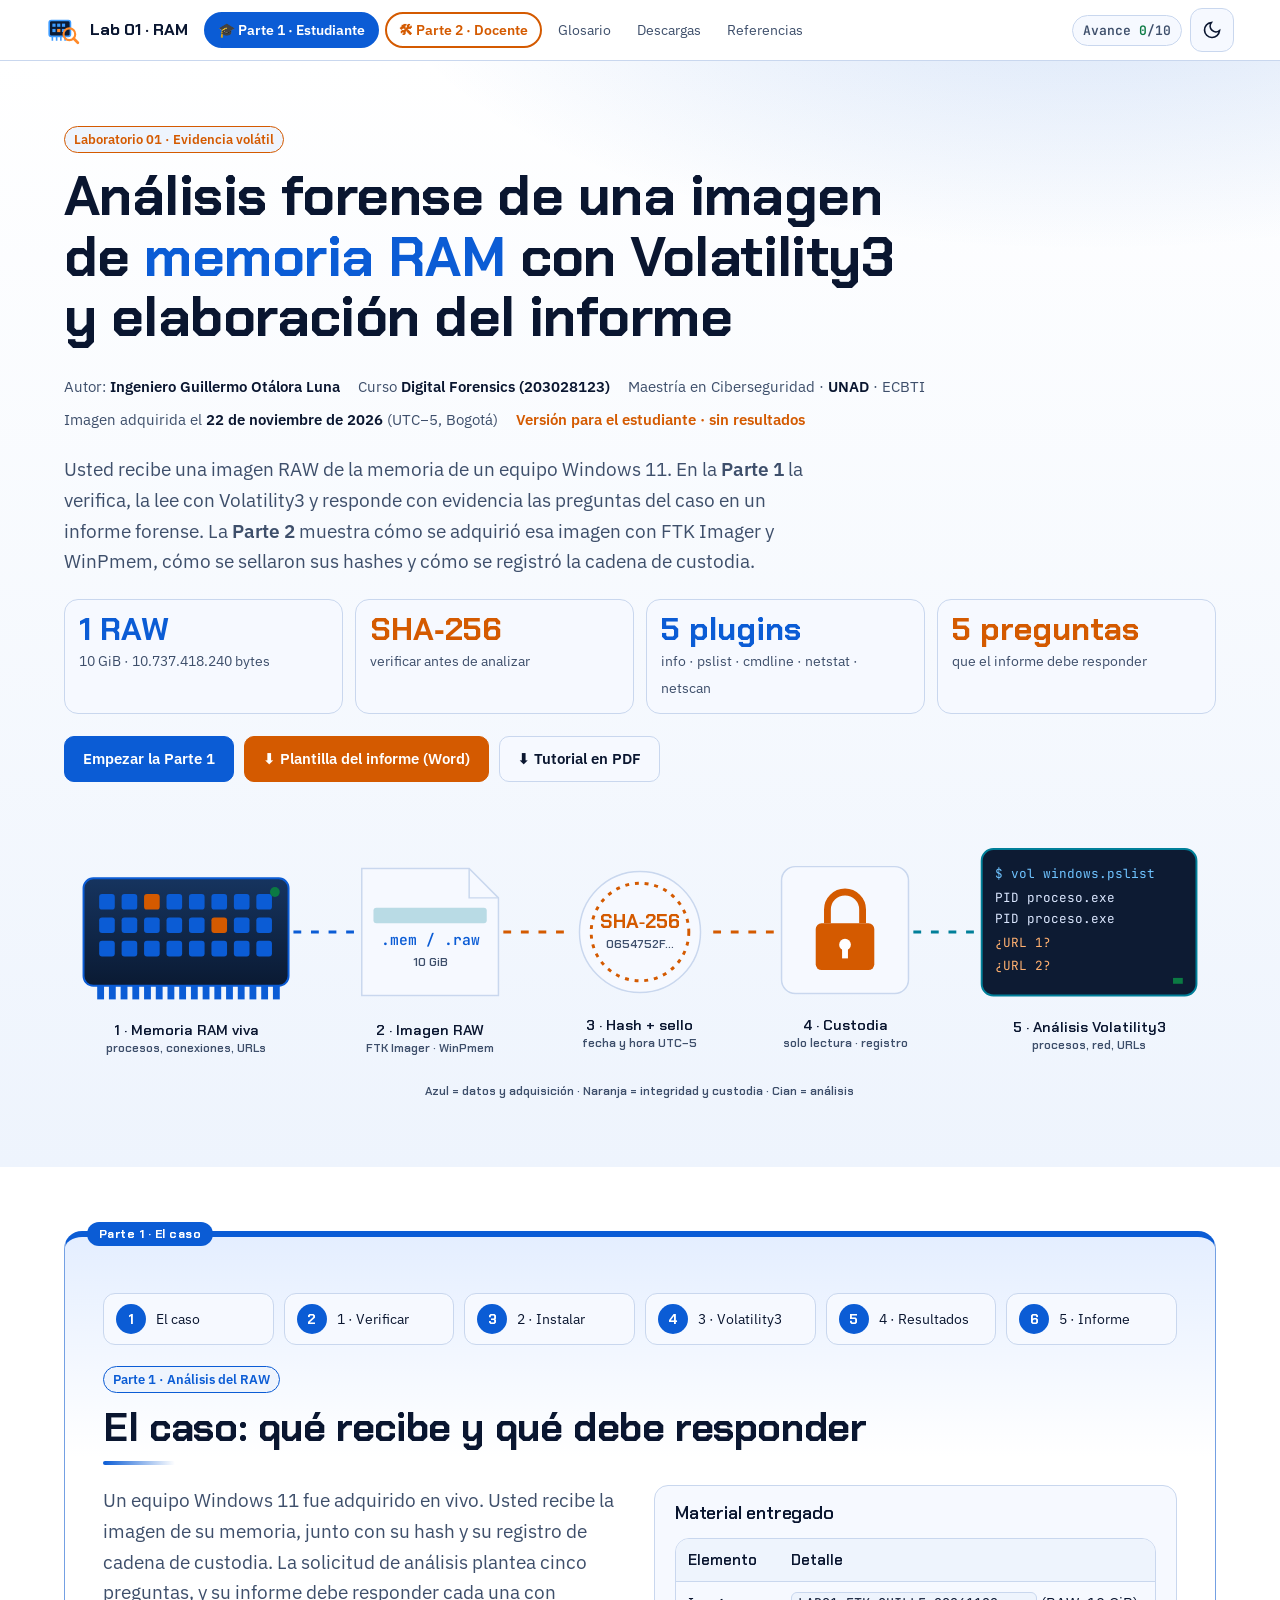
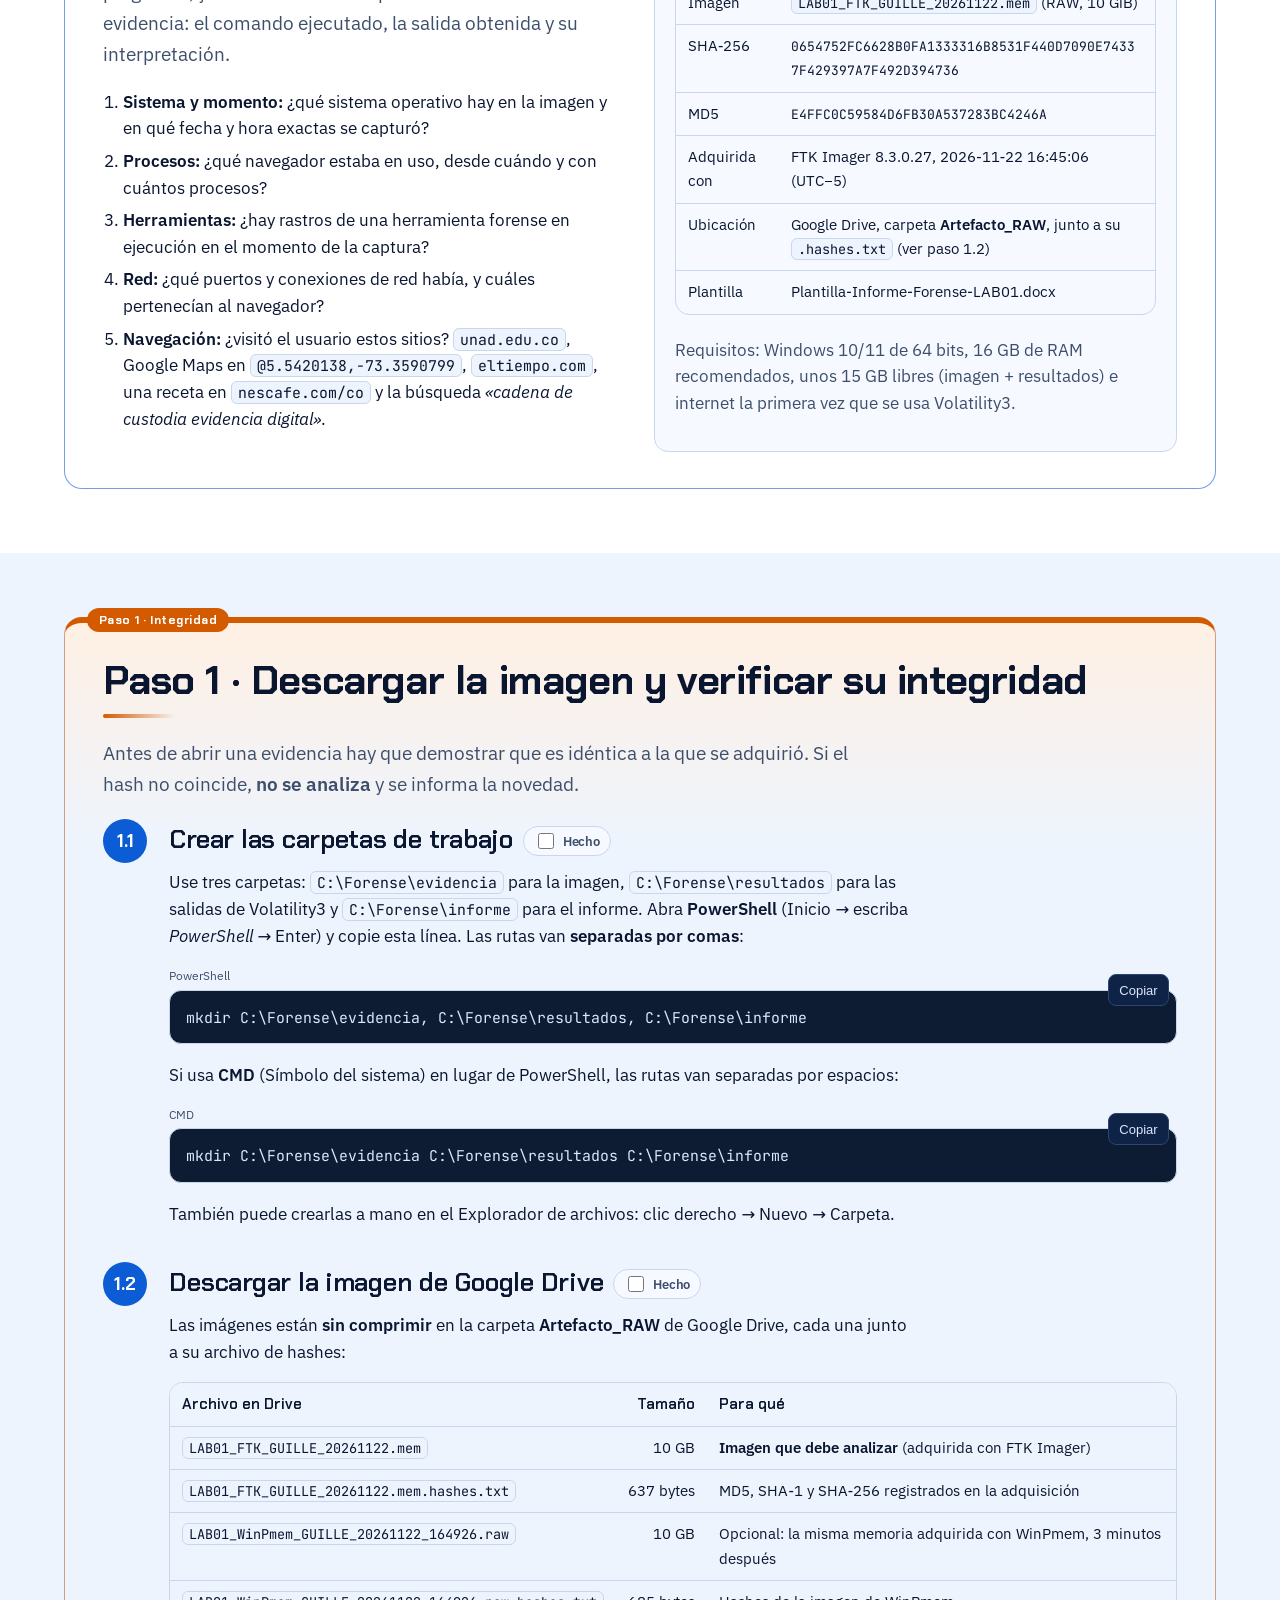
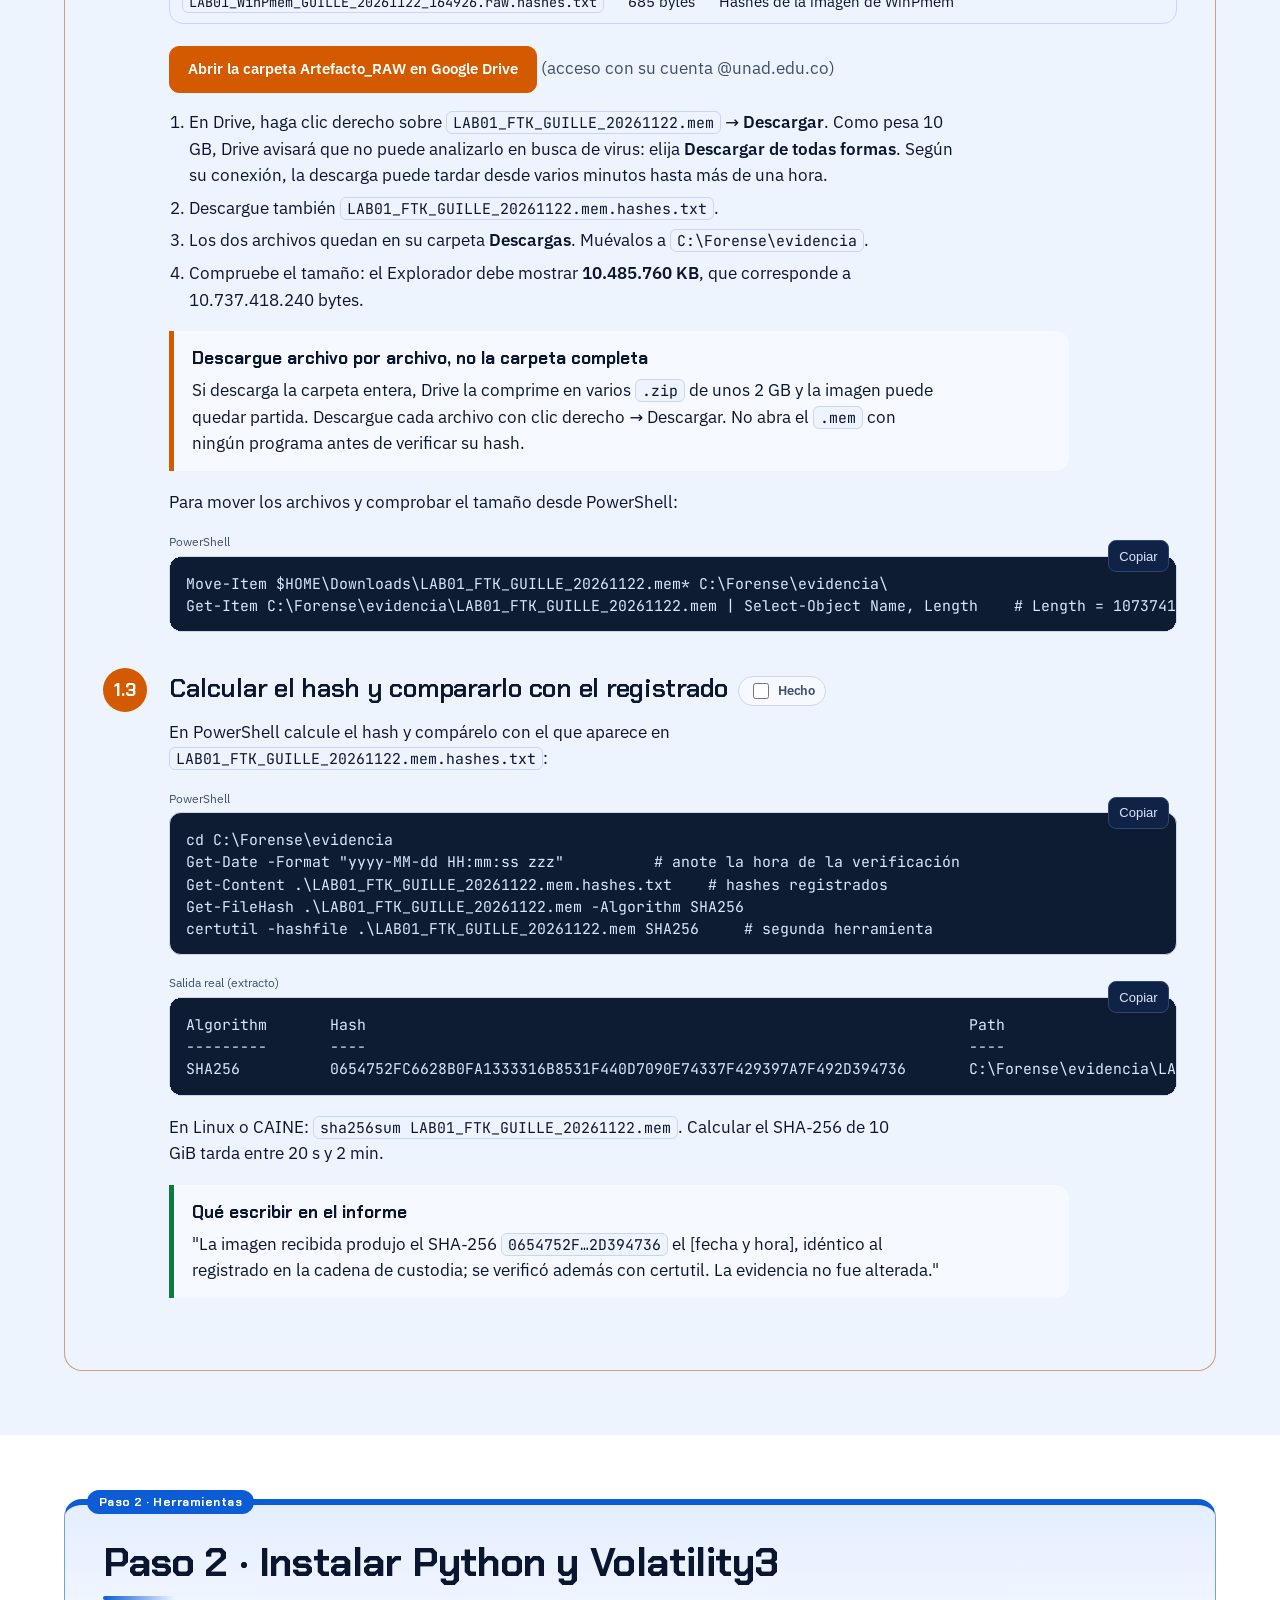
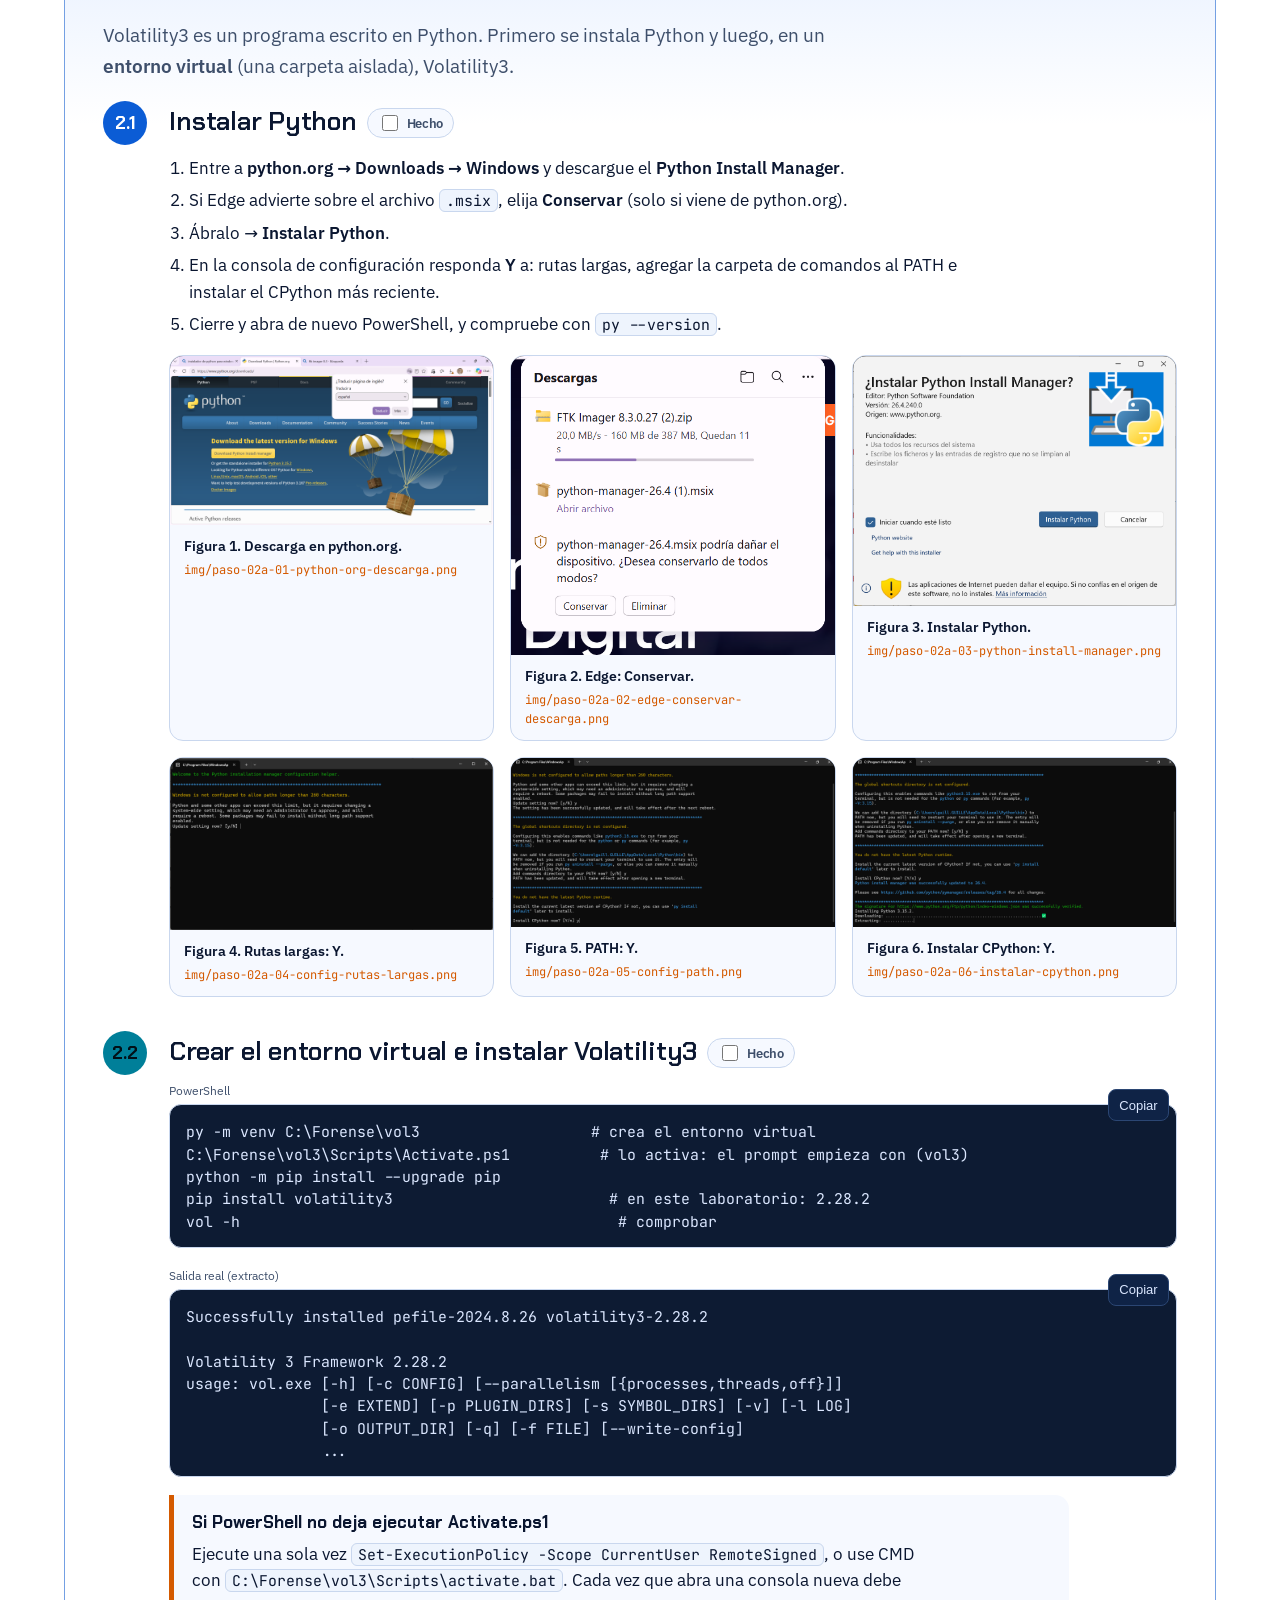
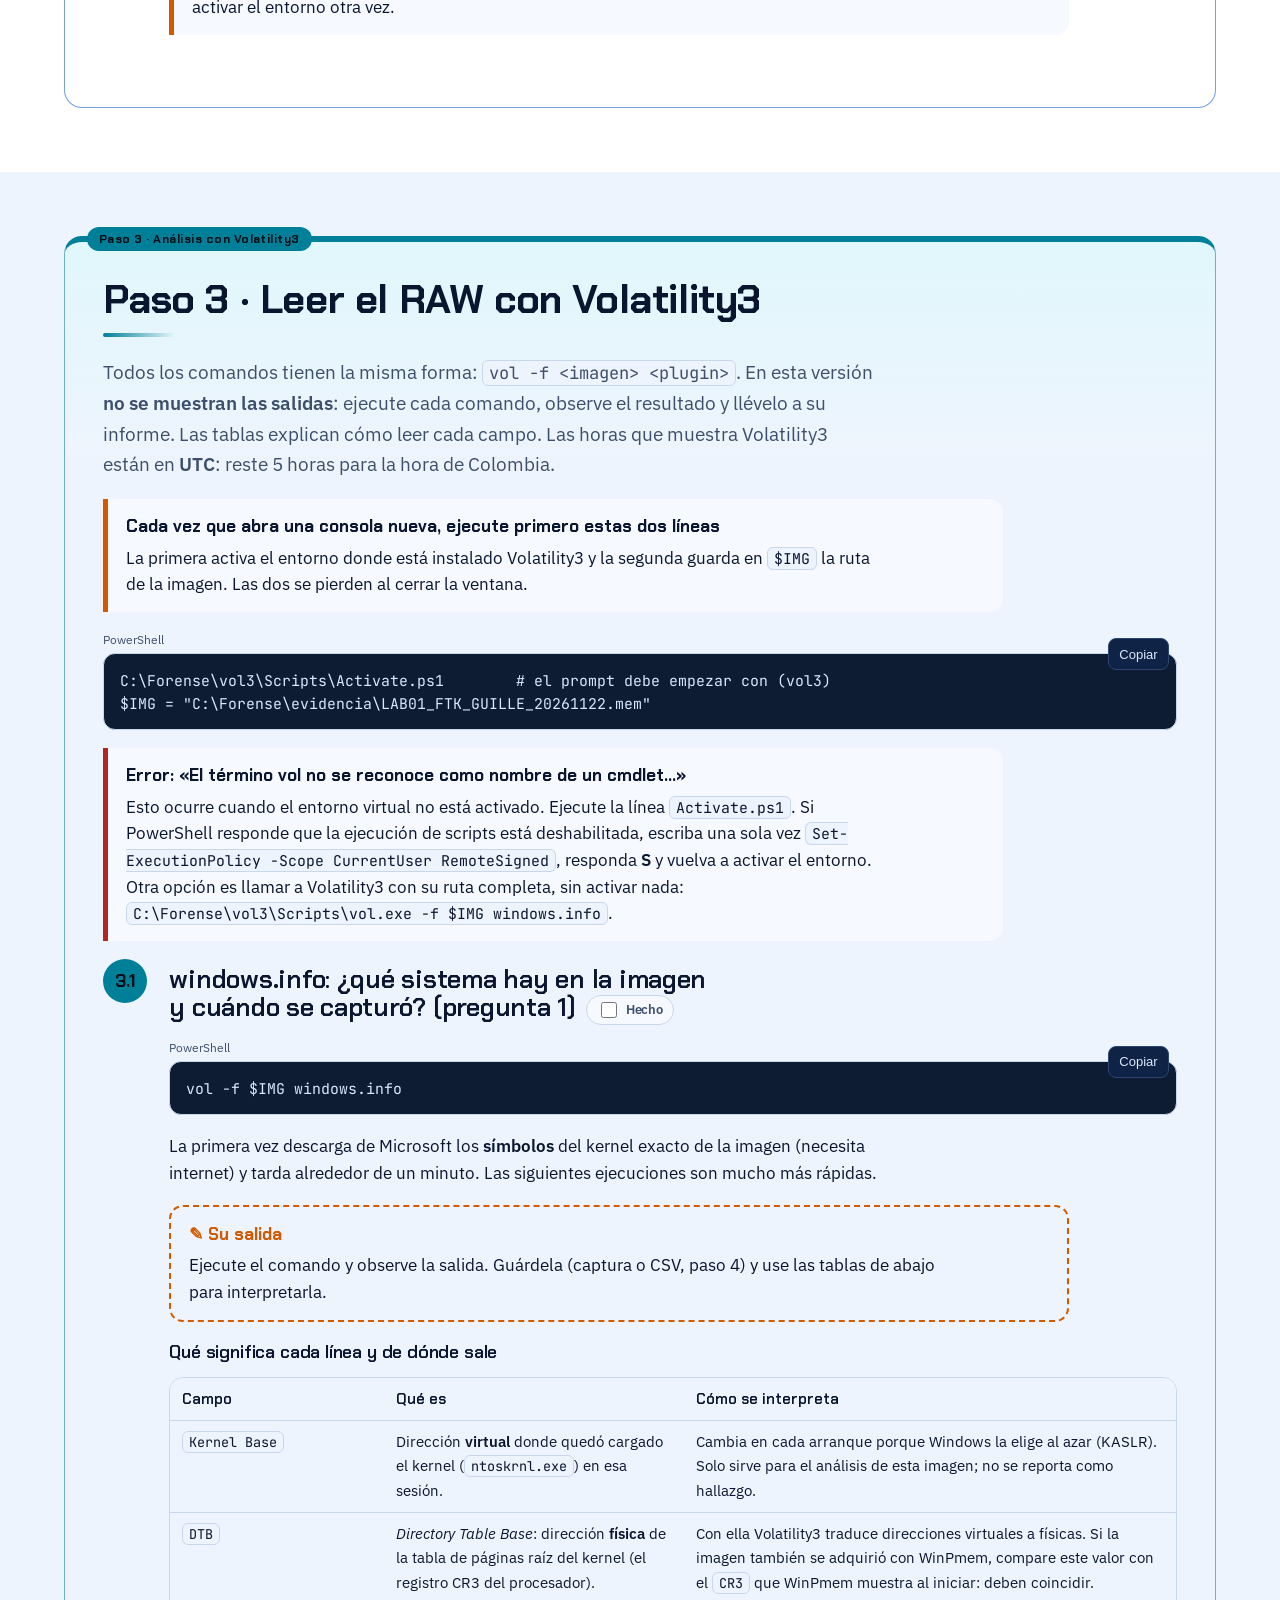
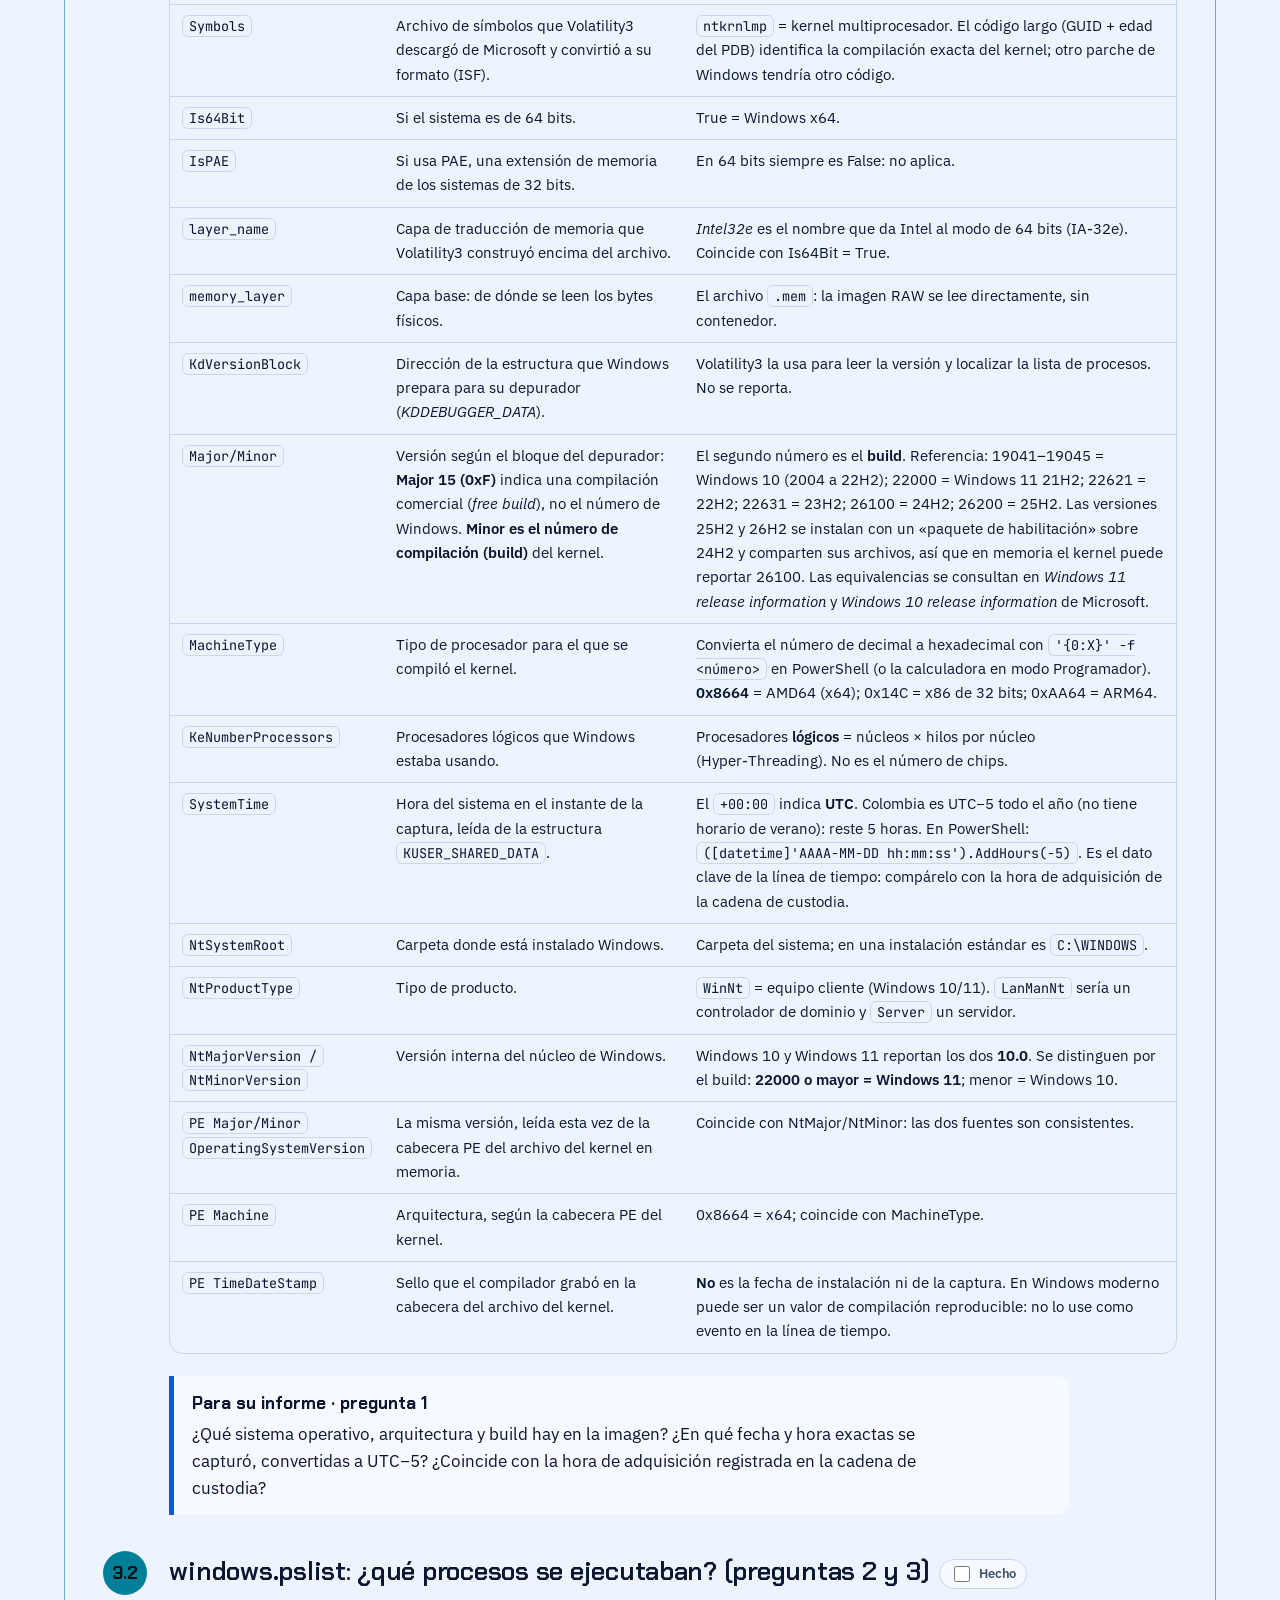
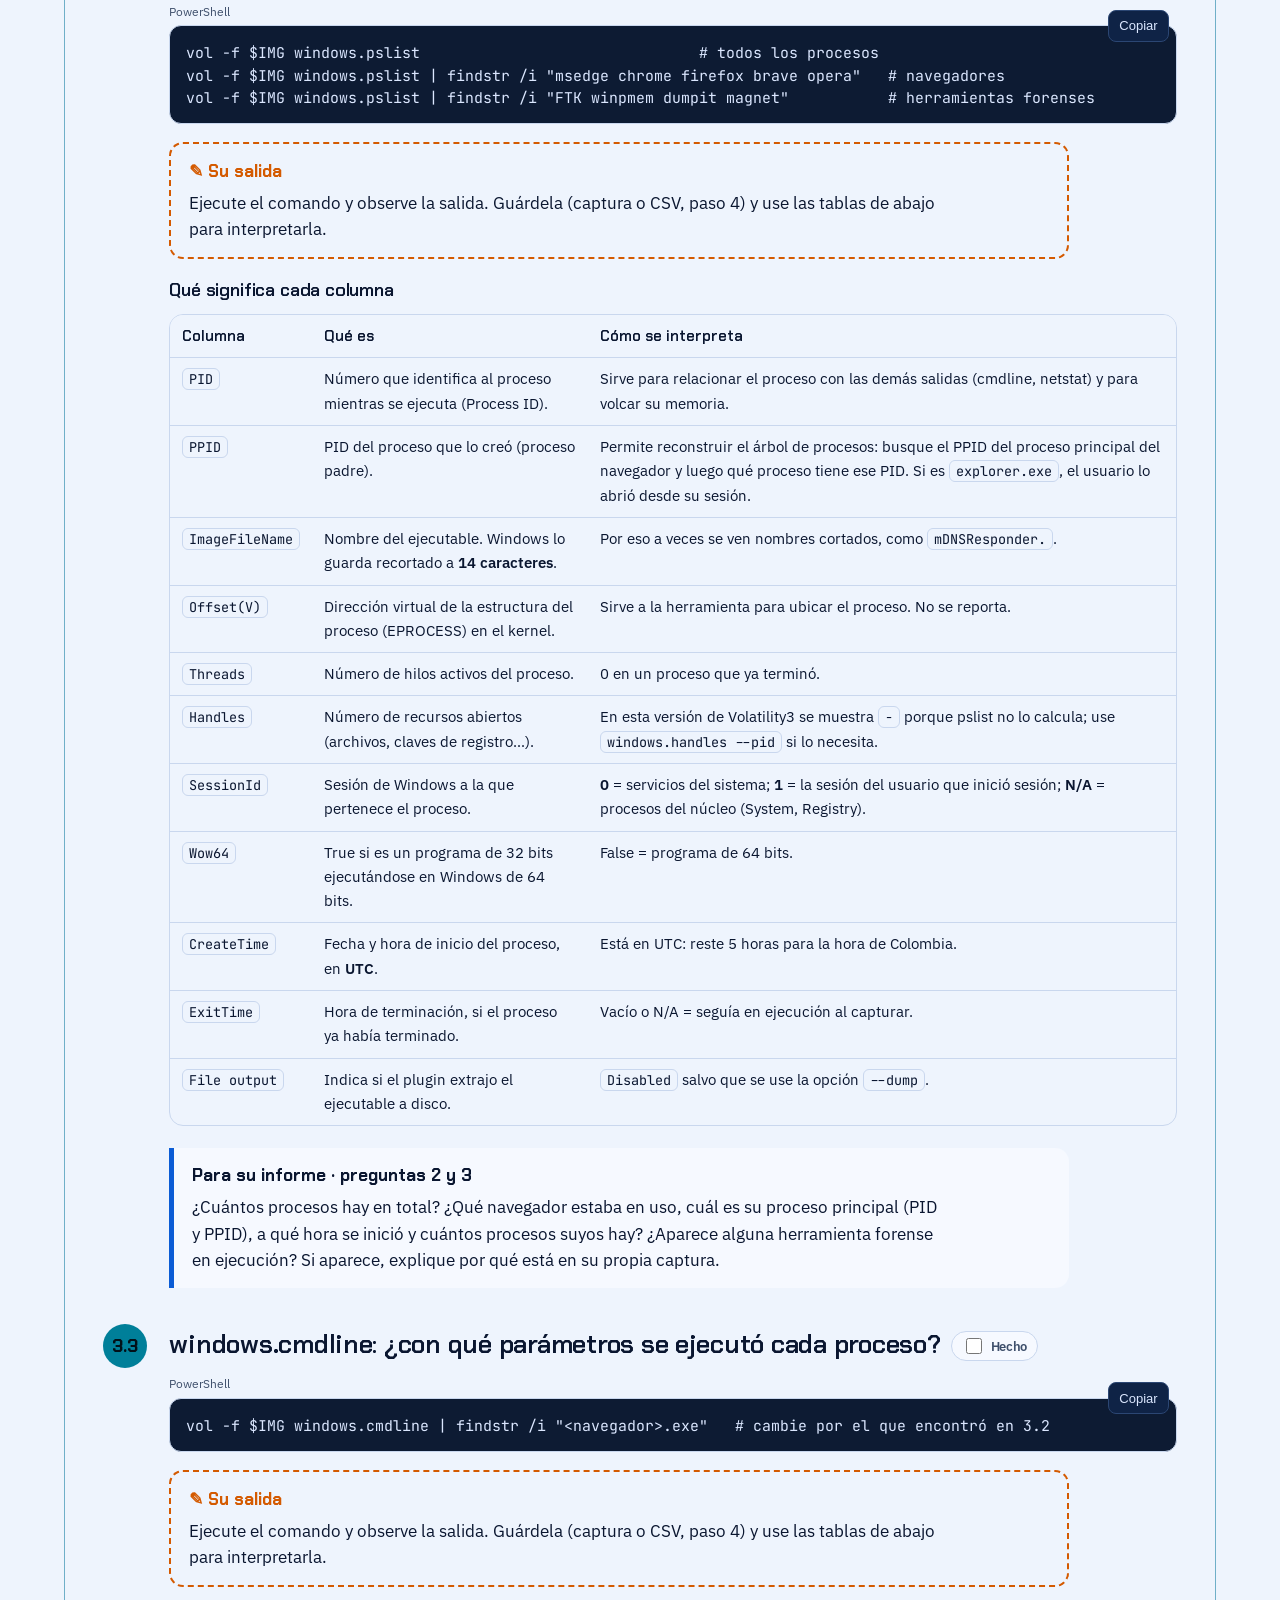
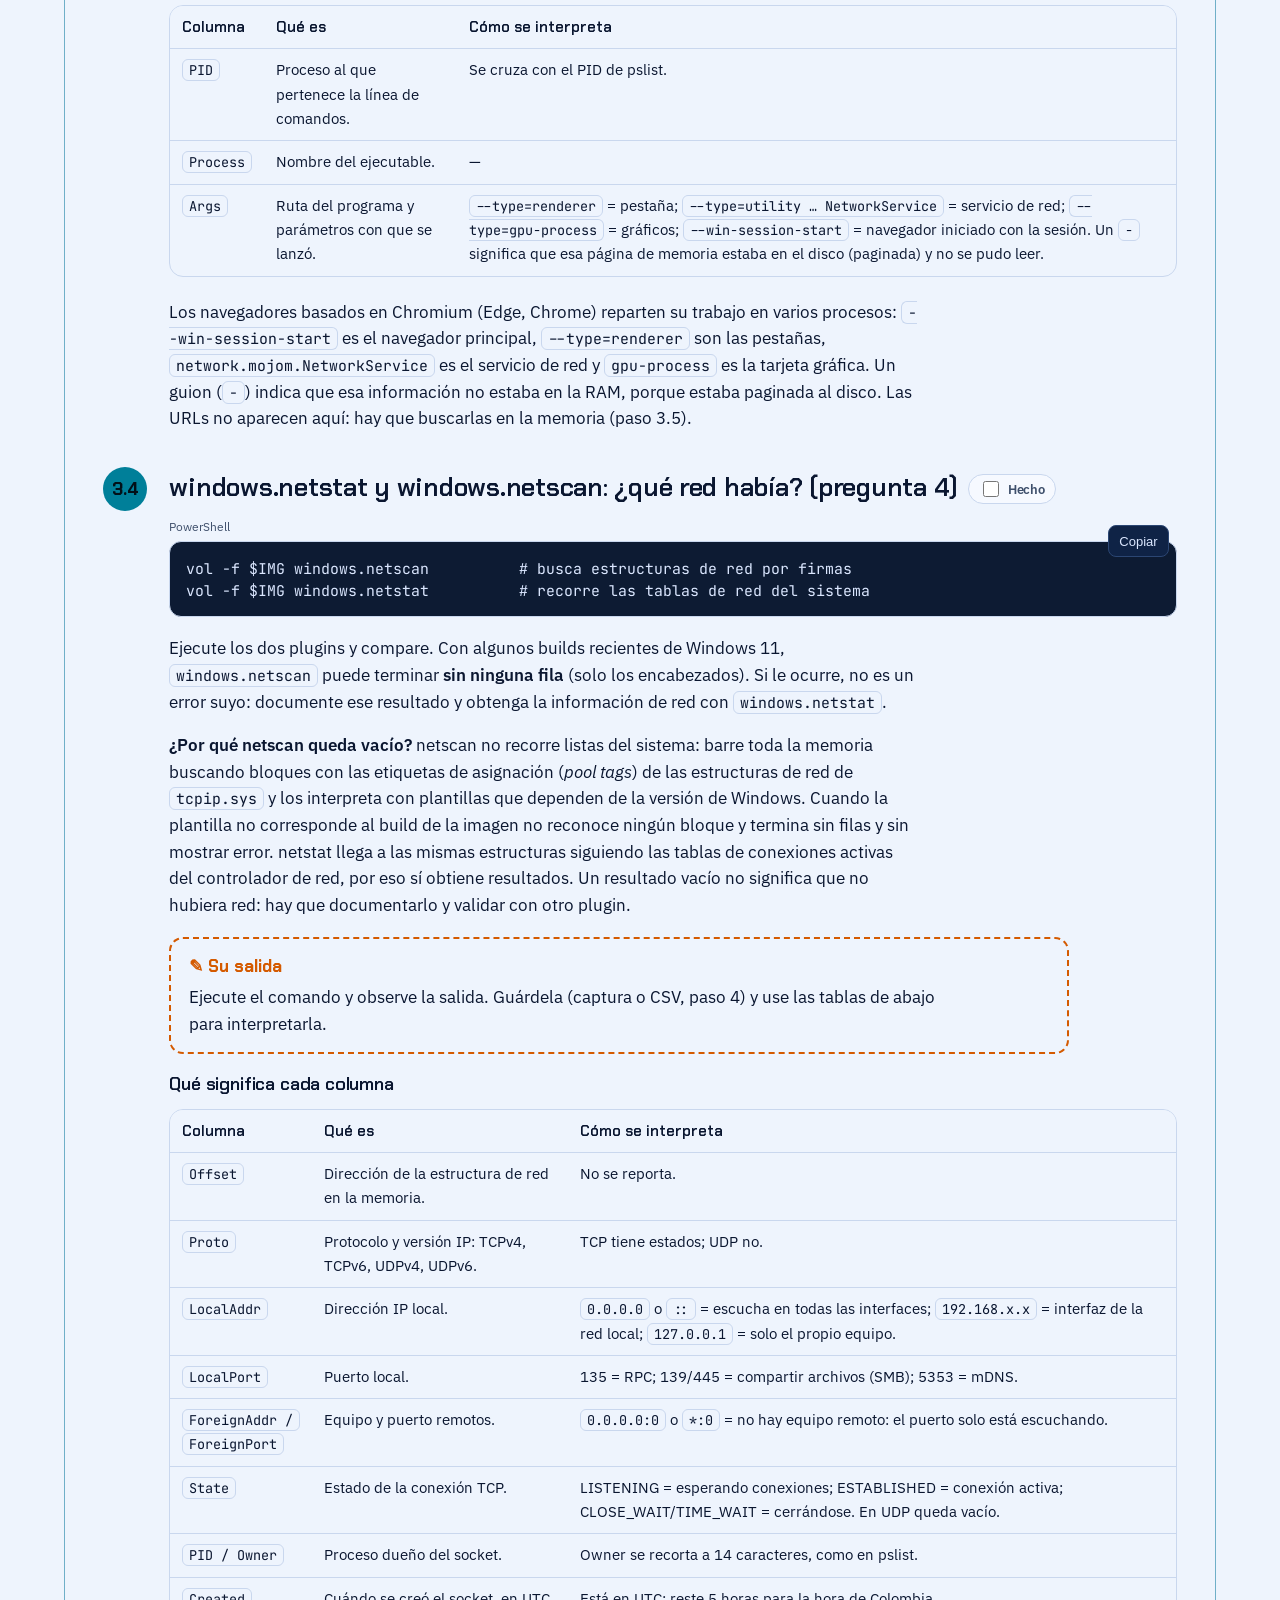
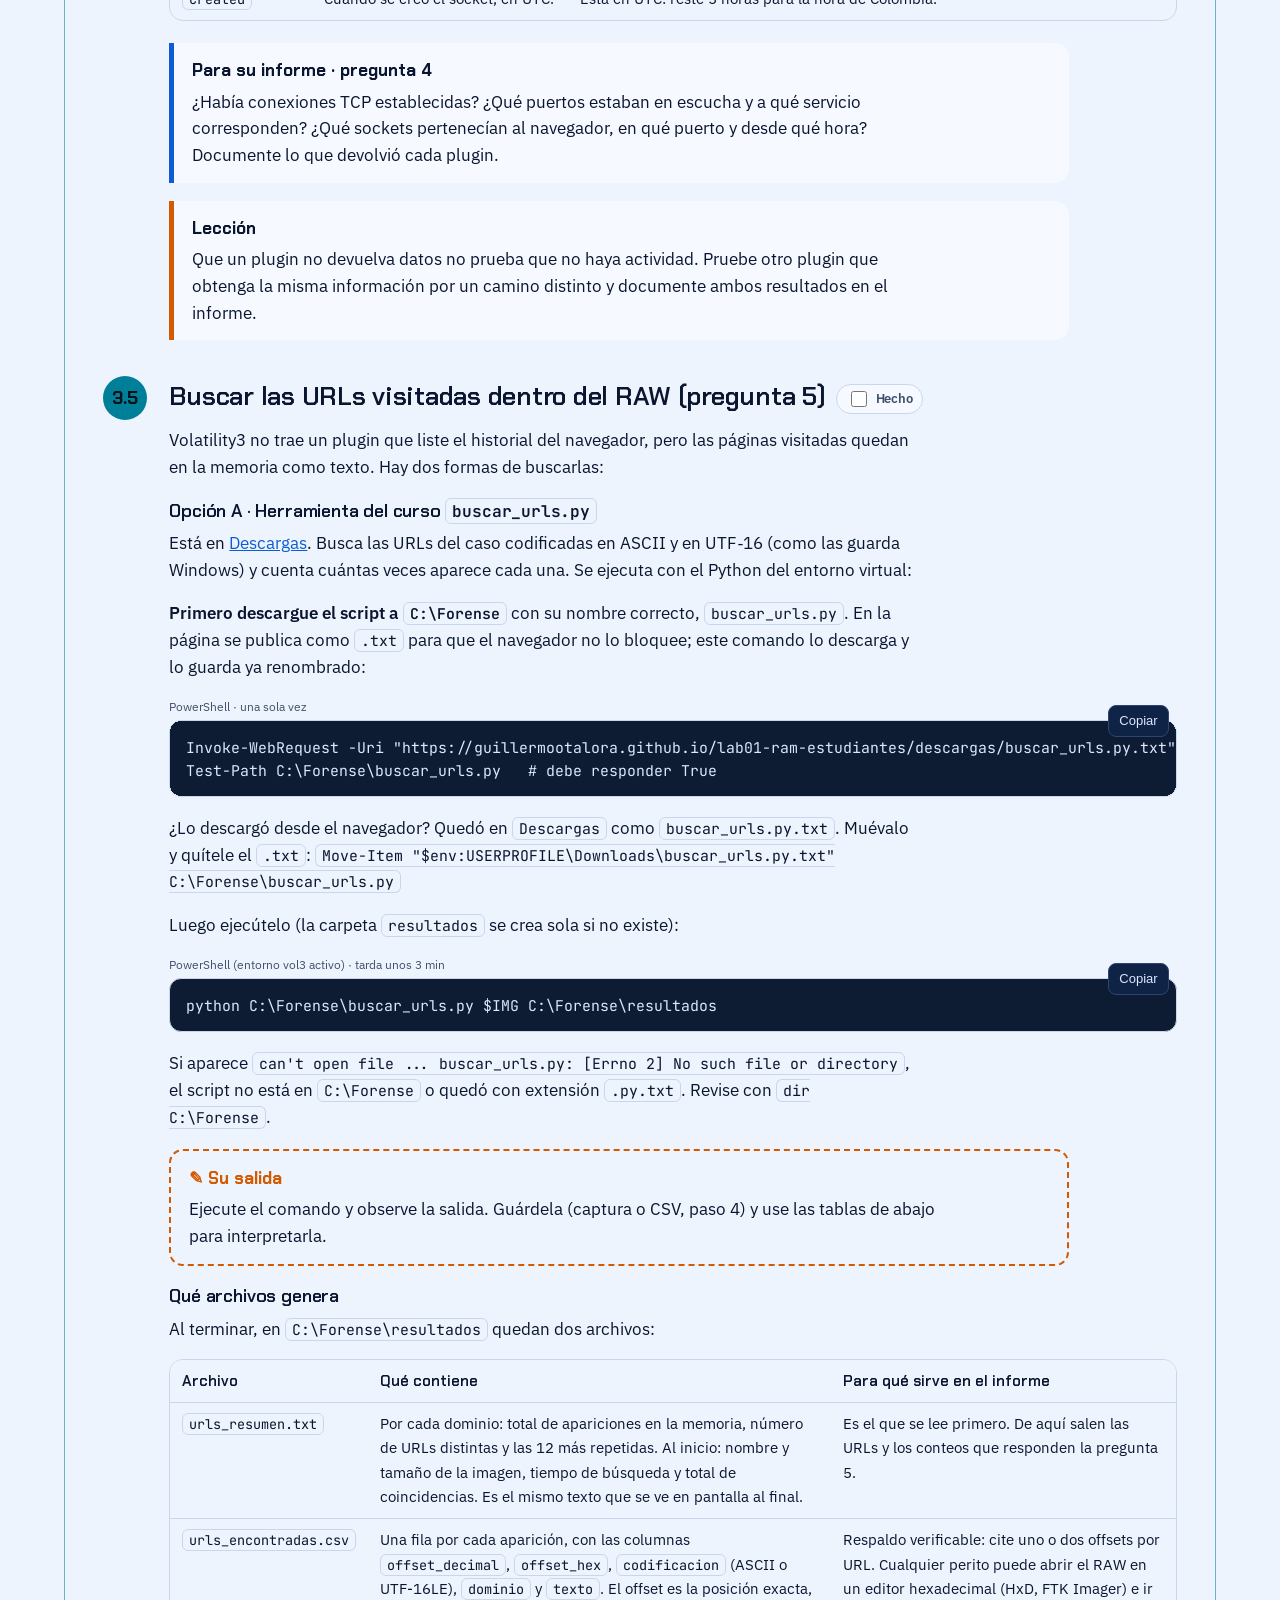
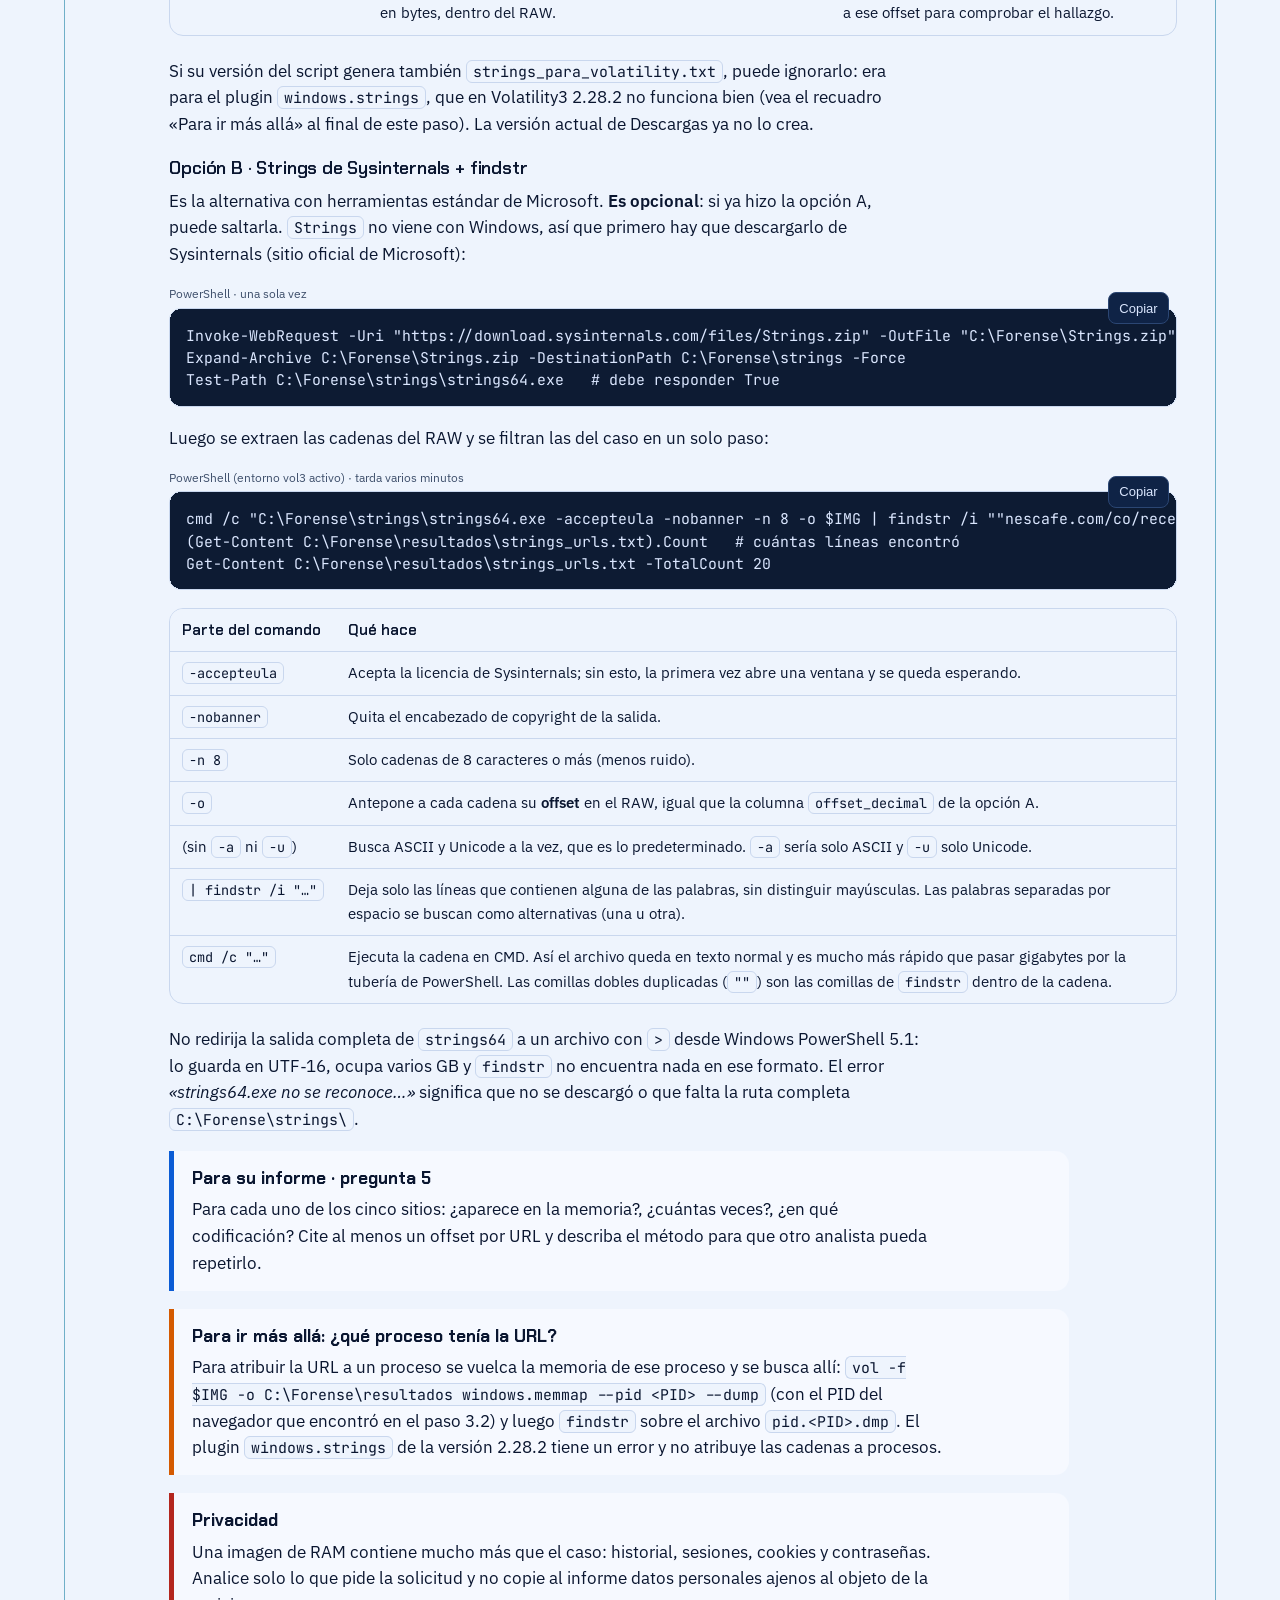
==== commit a0556033: "Lab01: pestañas Estudiante / Docente y arreglo del tema" ====
--- a/index.html
+++ b/index.html
@@ -14,7 +14,7 @@
 <div class="readbar" aria-hidden="true"></div>
 <header class="top"><div class="wrap">
  <a class="brand" href="#inicio"><img src="assets/logo-forense.svg" alt="" width="34" height="34">Lab 01 · RAM</a>
- <nav class="nav" aria-label="Secciones"><a href="#caso">El caso</a><a href="#verificar">1 · Verificar</a><a href="#instalar">2 · Instalar</a><a href="#volatility">3 · Volatility3</a><a href="#resultados">4 · Resultados</a><a href="#informe">5 · Informe</a><a href="#parte2">Parte 2</a><a href="#conceptos">Conceptos</a><a href="#flujo">Flujo</a><a href="#adquisicion">Adquisición</a><a href="#custodia">Custodia</a><a href="#comparativa">Comparativa</a><a href="#glosario">Glosario</a><a href="#descargas">Descargas</a><a href="#referencias">Referencias</a></nav><div class="tools"><span class="prog" id="prog" title="Pasos marcados como hechos en este navegador"></span><button class="ibtn" id="themebtn" type="button" aria-label="Cambiar tema"><svg class="moon" viewBox="0 0 24 24" fill="none" stroke="currentColor" stroke-width="2"><path d="M21 12.8A9 9 0 1 1 11.2 3a7 7 0 0 0 9.8 9.8z"/></svg><svg class="sun" viewBox="0 0 24 24" fill="none" stroke="currentColor" stroke-width="2"><circle cx="12" cy="12" r="4.5"/><path d="M12 2v2.5M12 19.5V22M2 12h2.5M19.5 12H22M4.9 4.9l1.8 1.8M17.3 17.3l1.8 1.8M4.9 19.1l1.8-1.8M17.3 6.7l1.8-1.8"/></svg></button></div>
+ <nav class="nav ptabs" aria-label="Partes"><button class="ptab" type="button" data-t="est" aria-selected="true">🎓 Parte 1 · Estudiante</button><button class="ptab o" type="button" data-t="doc" aria-selected="false">🛠 Parte 2 · Docente</button><a href="#glosario">Glosario</a><a href="#descargas">Descargas</a><a href="#referencias">Referencias</a></nav><div class="tools"><span class="prog" id="prog" title="Pasos marcados como hechos en este navegador"></span><button class="ibtn" id="themebtn" type="button" aria-label="Cambiar tema"><svg class="moon" viewBox="0 0 24 24" fill="none" stroke="currentColor" stroke-width="2"><path d="M21 12.8A9 9 0 1 1 11.2 3a7 7 0 0 0 9.8 9.8z"/></svg><svg class="sun" viewBox="0 0 24 24" fill="none" stroke="currentColor" stroke-width="2"><circle cx="12" cy="12" r="4.5"/><path d="M12 2v2.5M12 19.5V22M2 12h2.5M19.5 12H22M4.9 4.9l1.8 1.8M17.3 17.3l1.8 1.8M4.9 19.1l1.8-1.8M17.3 6.7l1.8-1.8"/></svg></button></div>
 </div></header>
 <main>
 
@@ -94,7 +94,7 @@
  </svg>
 </div></section>
 
-<section class="band" id="caso"><div class="wrap frame t-blue" data-label="Parte 1 · El caso">
+<section data-tab="est" class="band" id="caso"><div class="wrap frame t-blue" data-label="Parte 1 · El caso"><nav class="route" aria-label="Pasos"><a href="#caso"><b>1</b>El caso</a><a href="#verificar"><b>2</b>1 · Verificar</a><a href="#instalar"><b>3</b>2 · Instalar</a><a href="#volatility"><b>4</b>3 · Volatility3</a><a href="#resultados"><b>5</b>4 · Resultados</a><a href="#informe"><b>6</b>5 · Informe</a></nav>
  <p class="tag b">Parte 1 · Análisis del RAW</p>
  <h2>El caso: qué recibe y qué debe responder</h2>
  <div class="cols">
@@ -116,7 +116,7 @@
  </div>
 </div></section>
 
-<section class="band alt" id="verificar"><div class="wrap frame t-orange" data-label="Paso 1 · Integridad">
+<section data-tab="est" class="band alt" id="verificar"><div class="wrap frame t-orange" data-label="Paso 1 · Integridad">
  <h2>Paso 1 · Descargar la imagen y verificar su integridad</h2>
  <p class="lead">Antes de abrir una evidencia hay que demostrar que es idéntica a la que se adquirió. Si el hash no coincide, <b>no se analiza</b> y se informa la novedad.</p>
  <div class="step "><div class="n">1.1</div><div><h3>Crear las carpetas de trabajo</h3><p>Use tres carpetas: <code>C:\Forense\evidencia</code> para la imagen, <code>C:\Forense\resultados</code> para las salidas de Volatility3 y <code>C:\Forense\informe</code> para el informe. Abra <b>PowerShell</b> (Inicio → escriba <i>PowerShell</i> → Enter) y copie esta línea. Las rutas van <b>separadas por comas</b>:</p><div class="code"><span class="t">PowerShell</span><pre><code>mkdir C:\Forense\evidencia, C:\Forense\resultados, C:\Forense\informe</code></pre></div><p>Si usa <b>CMD</b> (Símbolo del sistema) en lugar de PowerShell, las rutas van separadas por espacios:</p><div class="code"><span class="t">CMD</span><pre><code>mkdir C:\Forense\evidencia C:\Forense\resultados C:\Forense\informe</code></pre></div><p>También puede crearlas a mano en el Explorador de archivos: clic derecho → Nuevo → Carpeta.</p></div></div>
@@ -131,7 +131,7 @@
 SHA256          0654752FC6628B0FA1333316B8531F440D7090E74337F429397A7F492D394736       C:\Forense\evidencia\LAB01_FTK_GUILLE_20261122.mem</code></pre></div><p>En Linux o CAINE: <code>sha256sum LAB01_FTK_GUILLE_20261122.mem</code>. Calcular el SHA‑256 de 10 GiB tarda entre 20 s y 2 min.</p><div class="call ok"><b>Qué escribir en el informe</b><p>"La imagen recibida produjo el SHA‑256 <code>0654752F…2D394736</code> el [fecha y hora], idéntico al registrado en la cadena de custodia; se verificó además con certutil. La evidencia no fue alterada."</p></div></div></div>
 </div></section>
 
-<section class="band" id="instalar"><div class="wrap frame t-blue" data-label="Paso 2 · Herramientas">
+<section data-tab="est" class="band" id="instalar"><div class="wrap frame t-blue" data-label="Paso 2 · Herramientas">
  <h2>Paso 2 · Instalar Python y Volatility3</h2>
  <p class="lead">Volatility3 es un programa escrito en Python. Primero se instala Python y luego, en un <b>entorno virtual</b> (una carpeta aislada), Volatility3.</p>
  <div class="step "><div class="n">2.1</div><div><h3>Instalar Python</h3><ol class="do"><li>Entre a <b>python.org → Downloads → Windows</b> y descargue el <b>Python Install Manager</b>.</li><li>Si Edge advierte sobre el archivo <code>.msix</code>, elija <b>Conservar</b> (solo si viene de python.org).</li><li>Ábralo → <b>Instalar Python</b>.</li><li>En la consola de configuración responda <b>Y</b> a: rutas largas, agregar la carpeta de comandos al PATH e instalar el CPython más reciente.</li><li>Cierre y abra de nuevo PowerShell, y compruebe con <code>py --version</code>.</li></ol><div class="gal"><figure><img src="img/paso-02a-01-python-org-descarga.png" alt="Descarga en python.org." loading="lazy"><figcaption><b>Figura 1. Descarga en python.org.</b> <span class="f">img/paso-02a-01-python-org-descarga.png</span></figcaption></figure><figure><img src="img/paso-02a-02-edge-conservar-descarga.png" alt="Edge: Conservar." loading="lazy"><figcaption><b>Figura 2. Edge: Conservar.</b> <span class="f">img/paso-02a-02-edge-conservar-descarga.png</span></figcaption></figure><figure><img src="img/paso-02a-03-python-install-manager.png" alt="Instalar Python." loading="lazy"><figcaption><b>Figura 3. Instalar Python.</b> <span class="f">img/paso-02a-03-python-install-manager.png</span></figcaption></figure><figure><img src="img/paso-02a-04-config-rutas-largas.png" alt="Rutas largas: Y." loading="lazy"><figcaption><b>Figura 4. Rutas largas: Y.</b> <span class="f">img/paso-02a-04-config-rutas-largas.png</span></figcaption></figure><figure><img src="img/paso-02a-05-config-path.png" alt="PATH: Y." loading="lazy"><figcaption><b>Figura 5. PATH: Y.</b> <span class="f">img/paso-02a-05-config-path.png</span></figcaption></figure><figure><img src="img/paso-02a-06-instalar-cpython.png" alt="Instalar CPython: Y." loading="lazy"><figcaption><b>Figura 6. Instalar CPython: Y.</b> <span class="f">img/paso-02a-06-instalar-cpython.png</span></figcaption></figure></div></div></div>
@@ -148,7 +148,7 @@
                ...</code></pre></div><div class="call warn"><b>Si PowerShell no deja ejecutar Activate.ps1</b><p>Ejecute una sola vez <code>Set-ExecutionPolicy -Scope CurrentUser RemoteSigned</code>, o use CMD con <code>C:\Forense\vol3\Scripts\activate.bat</code>. Cada vez que abra una consola nueva debe activar el entorno otra vez.</p></div></div></div>
 </div></section>
 
-<section class="band alt" id="volatility"><div class="wrap frame t-cyan" data-label="Paso 3 · Análisis con Volatility3">
+<section data-tab="est" class="band alt" id="volatility"><div class="wrap frame t-cyan" data-label="Paso 3 · Análisis con Volatility3">
  <h2>Paso 3 · Leer el RAW con Volatility3</h2>
  <p class="lead">Todos los comandos tienen la misma forma: <code>vol -f &lt;imagen&gt; &lt;plugin&gt;</code>. En esta versión <b>no se muestran las salidas</b>: ejecute cada comando, observe el resultado y llévelo a su informe. Las tablas explican cómo leer cada campo. Las horas que muestra Volatility3 están en <b>UTC</b>: reste 5 horas para la hora de Colombia.</p>
  <div class="call warn"><b>Cada vez que abra una consola nueva, ejecute primero estas dos líneas</b><p>La primera activa el entorno donde está instalado Volatility3 y la segunda guarda en <code>$IMG</code> la ruta de la imagen. Las dos se pierden al cerrar la ventana.</p></div>
@@ -170,7 +170,7 @@
 Get-Content C:\Forense\resultados\strings_urls.txt -TotalCount 20</code></pre></div><div class="scroll"><table class="stack"><thead><tr><th>Parte del comando</th><th>Qué hace</th></tr></thead><tbody><tr><td><code>-accepteula</code></td><td>Acepta la licencia de Sysinternals; sin esto, la primera vez abre una ventana y se queda esperando.</td></tr><tr><td><code>-nobanner</code></td><td>Quita el encabezado de copyright de la salida.</td></tr><tr><td><code>-n 8</code></td><td>Solo cadenas de 8 caracteres o más (menos ruido).</td></tr><tr><td><code>-o</code></td><td>Antepone a cada cadena su <b>offset</b> en el RAW, igual que la columna <code>offset_decimal</code> de la opción A.</td></tr><tr><td>(sin <code>-a</code> ni <code>-u</code>)</td><td>Busca ASCII y Unicode a la vez, que es lo predeterminado. <code>-a</code> sería solo ASCII y <code>-u</code> solo Unicode.</td></tr><tr><td><code>| findstr /i "…"</code></td><td>Deja solo las líneas que contienen alguna de las palabras, sin distinguir mayúsculas. Las palabras separadas por espacio se buscan como alternativas (una u otra).</td></tr><tr><td><code>cmd /c "…"</code></td><td>Ejecuta la cadena en CMD. Así el archivo queda en texto normal y es mucho más rápido que pasar gigabytes por la tubería de PowerShell. Las comillas dobles duplicadas (<code>""</code>) son las comillas de <code>findstr</code> dentro de la cadena.</td></tr></tbody></table></div><p class="small">No redirija la salida completa de <code>strings64</code> a un archivo con <code>&gt;</code> desde Windows PowerShell 5.1: lo guarda en UTF‑16, ocupa varios GB y <code>findstr</code> no encuentra nada en ese formato. El error <i>«strings64.exe no se reconoce…»</i> significa que no se descargó o que falta la ruta completa <code>C:\Forense\strings\</code>.</p><div class="call "><b>Para su informe · pregunta 5</b><p>Para cada uno de los cinco sitios: ¿aparece en la memoria?, ¿cuántas veces?, ¿en qué codificación? Cite al menos un offset por URL y describa el método para que otro analista pueda repetirlo.</p></div><div class="call warn"><b>Para ir más allá: ¿qué proceso tenía la URL?</b><p>Para atribuir la URL a un proceso se vuelca la memoria de ese proceso y se busca allí: <code>vol -f $IMG -o C:\Forense\resultados windows.memmap --pid &lt;PID&gt; --dump</code> (con el PID del navegador que encontró en el paso 3.2) y luego <code>findstr</code> sobre el archivo <code>pid.&lt;PID&gt;.dmp</code>. El plugin <code>windows.strings</code> de la versión 2.28.2 tiene un error y no atribuye las cadenas a procesos.</p></div><div class="call bad"><b>Privacidad</b><p>Una imagen de RAM contiene mucho más que el caso: historial, sesiones, cookies y contraseñas. Analice solo lo que pide la solicitud y no copie al informe datos personales ajenos al objeto de la pericia.</p></div></div></div>
 </div></section>
 
-<section class="band" id="resultados"><div class="wrap frame t-cyan" data-label="Paso 4 · Anexos">
+<section data-tab="est" class="band" id="resultados"><div class="wrap frame t-cyan" data-label="Paso 4 · Anexos">
  <h2>Paso 4 · Guardar los resultados como anexos</h2>
  <p class="lead">Cada salida que use en el informe se guarda como archivo, con su propio hash. Así otro analista puede repetir el análisis y obtener lo mismo.</p>
  <div class="code"><span class="t">PowerShell</span><pre><code>cd C:\Forense\resultados
@@ -182,7 +182,7 @@
  <p>Los <code>.csv</code> se abren en Excel, donde se pueden filtrar y ordenar (por ejemplo, filtrar <code>ImageFileName</code> = msedge.exe).</p>
 </div></section>
 
-<section class="band alt" id="informe"><div class="wrap frame t-orange" data-label="Paso 5 · Informe">
+<section data-tab="est" class="band alt" id="informe"><div class="wrap frame t-orange" data-label="Paso 5 · Informe">
  <h2>Paso 5 · Elaborar el informe forense</h2>
  <p class="lead">El informe es el entregable del laboratorio. Use la plantilla en Word. Cada respuesta del informe debe llevar la evidencia que la sustenta: el comando, la salida (captura o anexo CSV) y la interpretación.</p>
  <div class="cols">
@@ -207,10 +207,10 @@
  <div class="scroll"><table class="stack"><thead><tr><th>Criterio</th><th class="num">Puntos</th><th>Desempeño esperado</th></tr></thead><tbody><tr><td>Verificación de integridad</td><td class="num">10</td><td>Hash calculado con dos herramientas, con fecha y hora, comparado con el registrado</td></tr><tr><td>Identificación del sistema (P1)</td><td class="num">10</td><td>SO, arquitectura, build y hora de la captura convertida a UTC−5</td></tr><tr><td>Procesos y herramientas (P2, P3)</td><td class="num">20</td><td>Navegador, proceso padre, número de procesos, hora de inicio; presencia de herramientas forenses explicada</td></tr><tr><td>Red (P4)</td><td class="num">10</td><td>netscan y netstat documentados; interpretación correcta de puertos y sockets del navegador</td></tr><tr><td>Navegación (P5)</td><td class="num">20</td><td>Las 5 URLs con su evidencia y su número de apariciones; método reproducible</td></tr><tr><td>Informe</td><td class="num">20</td><td>Estructura completa, redacción técnica, línea de tiempo, conclusiones y limitaciones</td></tr><tr><td>Anexos y custodia</td><td class="num">10</td><td>CSV con hashes, comandos reproducibles, cadena de custodia actualizada</td></tr></tbody></table></div>
  <p class="btns noprint"><a class="btn org dl" href="descargas/Plantilla-Informe-Forense-LAB01.docx" data-name="Plantilla-Informe-Forense-LAB01.docx">⬇ Descargar la plantilla del informe (Word)</a></p>
 </div></section>
-<section class="band" id="parte2"><div class="wrap frame t-violet" data-label="Parte 2 · Valor agregado"><p class="tag o">Parte 2 · Valor agregado</p><h2>Cómo se obtuvo la imagen RAW</h2>
+<section data-tab="doc" class="band" id="parte2"><div class="wrap frame t-violet" data-label="Parte 2 · Valor agregado"><nav class="route o" aria-label="Pasos"><a href="#conceptos"><b>1</b>Conceptos</a><a href="#flujo"><b>2</b>Flujo</a><a href="#adquisicion"><b>3</b>Adquisición</a><a href="#custodia"><b>4</b>Custodia</a><a href="#comparativa"><b>5</b>Comparativa</a></nav><p class="tag o">Parte 2 · Valor agregado</p><h2>Cómo se obtuvo la imagen RAW</h2>
 <p class="lead">Esta parte explica de dónde salió la evidencia que analizó: los conceptos de evidencia volátil, el flujo de adquisición, la captura con FTK Imager y con WinPmem, los hashes y la cadena de custodia.</p></div></section>
 
-<section class="band alt" id="conceptos"><div class="wrap frame t-violet" data-label="Conceptos">
+<section data-tab="doc" class="band alt" id="conceptos"><div class="wrap frame t-violet" data-label="Conceptos">
  <h2>Conceptos clave antes de empezar</h2>
  <div class="cols">
   <div>
@@ -251,7 +251,7 @@
  </div>
 </div></section>
 
-<section class="band" id="flujo"><div class="wrap frame t-violet" data-label="Flujo de adquisición">
+<section data-tab="doc" class="band" id="flujo"><div class="wrap frame t-violet" data-label="Flujo de adquisición">
  <h2>Diagrama de flujo: adquirir, sellar, empaquetar y resguardar</h2>
  <p class="lead">Este diagrama responde al literal <b>d</b> del Reto 3. El punto naranja recorre el camino que seguimos en el laboratorio; los rombos son decisiones del investigador.</p>
  <div class="flowfig">
@@ -294,7 +294,7 @@
  <p class="muted">En este laboratorio las imágenes se publicaron en Google Drive sin comprimir, cada una con su archivo <code>.hashes.txt</code>; para transferencias largas conviene empaquetarlas en .7z y registrar también el hash del paquete. El análisis se hizo sobre la imagen original marcada como solo lectura, tras verificar el hash. En un caso real se analiza siempre una <b>copia de trabajo</b> y el original queda sellado.</p>
 </div></section>
 
-<section class="band alt" id="adquisicion"><div class="wrap frame t-violet" data-label="Adquisición">
+<section data-tab="doc" class="band alt" id="adquisicion"><div class="wrap frame t-violet" data-label="Adquisición">
  <h2>Adquisición de la memoria</h2>
  <div class="step "><div class="n">A</div><div><h3>Preparar el escenario</h3><p>En el laboratorio se reinició el equipo para partir de una RAM conocida (arranque a las 16:30:22) y se navegó en Microsoft Edge por las cinco páginas del caso durante unos minutos cada una.</p><div class="call bad"><b>En un caso real NUNCA se reinicia ni se apaga el equipo</b><p>El equipo sospechoso se adquiere tal como se encuentra; el reinicio de este laboratorio solo tuvo fines didácticos.</p></div><div class="gal"><figure><img src="img/paso-04-02-pestanas-abiertas.png" alt="Las cinco pestañas en Edge." loading="lazy"><figcaption><b>Figura 7. Las cinco pestañas en Edge.</b> <span class="f">img/paso-04-02-pestanas-abiertas.png</span></figcaption></figure><figure><img src="img/paso-04-03-unad.png" alt="www.unad.edu.co" loading="lazy"><figcaption><b>Figura 8. www.unad.edu.co</b> <span class="f">img/paso-04-03-unad.png</span></figcaption></figure><figure><img src="img/paso-04-04-eltiempo.png" alt="www.eltiempo.com" loading="lazy"><figcaption><b>Figura 9. www.eltiempo.com</b> <span class="f">img/paso-04-04-eltiempo.png</span></figcaption></figure><figure><img src="img/paso-04-06-nescafe-receta-moca.png" alt="Receta «Moca» en Nescafé." loading="lazy"><figcaption><b>Figura 10. Receta «Moca» en Nescafé.</b> <span class="f">img/paso-04-06-nescafe-receta-moca.png</span></figcaption></figure></div></div></div>
  <div class="step o"><div class="n">B</div><div><h3>Instalar FTK Imager</h3><ol class="do"><li>Entre a <b>exterro.com → FTK product downloads</b> y elija <b>FTK Imager 8.3.x</b>, la versión gratuita. No descargue la versión Pro ni la suite FTK.</li><li>Llene el formulario y presione <b>DOWNLOAD</b>. Se descarga en su carpeta <b>Descargas</b> el archivo <code>FTK Imager 8.3.0.27.zip</code> (387 MB).</li><li>Clic derecho sobre ese <code>.zip</code> → <b>Extraer todo…</b> → <b>Extraer</b>. Se crea una carpeta con el mismo nombre.</li><li>Dentro de esa carpeta, doble clic en <code>Exterro_FTK_Imager_(x64).exe</code>, acepte el Control de cuentas y siga el asistente: Next → Next → Finish.</li></ol><div class="call warn"><b>Revise las casillas de la pantalla «Destination Folder»</b><p>La opción <b>Add Installation File path in Windows Defender Exclusion List</b> agrega la carpeta de FTK a las exclusiones del antivirus. Si la deja marcada, documéntelo. Bonjour y el soporte de Apple no son necesarios para capturar RAM.</p></div><div class="gal"><figure><img src="img/paso-02b-01-exterro-descarga.png" alt="Descarga gratuita de FTK Imager 8.3." loading="lazy"><figcaption><b>Figura 11. Descarga gratuita de FTK Imager 8.3.</b> <span class="f">img/paso-02b-01-exterro-descarga.png</span></figcaption></figure><figure><img src="img/paso-02b-02-exterro-formulario.png" alt="Formulario (datos ocultos)." loading="lazy"><figcaption><b>Figura 12. Formulario (datos ocultos).</b> <span class="f">img/paso-02b-02-exterro-formulario.png</span></figcaption></figure><figure><img src="img/paso-02b-05-extraer-todo.png" alt="Extraer todo." loading="lazy"><figcaption><b>Figura 13. Extraer todo.</b> <span class="f">img/paso-02b-05-extraer-todo.png</span></figcaption></figure><figure><img src="img/paso-02b-08-bienvenida.png" alt="Asistente: Next." loading="lazy"><figcaption><b>Figura 14. Asistente: Next.</b> <span class="f">img/paso-02b-08-bienvenida.png</span></figcaption></figure><figure><img src="img/paso-02b-09-carpeta-opciones.png" alt="Carpeta y componentes." loading="lazy"><figcaption><b>Figura 15. Carpeta y componentes.</b> <span class="f">img/paso-02b-09-carpeta-opciones.png</span></figcaption></figure><figure><img src="img/paso-02b-11-completado.png" alt="Instalación completada." loading="lazy"><figcaption><b>Figura 16. Instalación completada.</b> <span class="f">img/paso-02b-11-completado.png</span></figcaption></figure></div></div></div>
@@ -334,7 +334,7 @@
  <div class="legend"><span><i style="background:var(--blue)"></i>RAM real: <b id="mram"></b></span><span><i style="background:repeating-linear-gradient(45deg,var(--muted) 0 3px,transparent 3px 6px)"></i>Huecos en ceros: <b id="mgap"></b></span><span>Archivo: <b id="mtot"></b></span></div>
 </div></section>
 
-<section class="band alt" id="custodia"><div class="wrap frame t-orange" data-label="Cadena de custodia">
+<section data-tab="doc" class="band alt" id="custodia"><div class="wrap frame t-orange" data-label="Cadena de custodia">
  <h2>Registro de cadena de custodia</h2>
  <p class="lead">La cadena de custodia documenta <b>quién</b> tuvo la evidencia, <b>cuándo</b>, <b>cómo</b> y <b>para qué</b>, desde que se adquiere hasta que se presenta. Este registro básico sigue los campos del Manual del Sistema de Cadena de Custodia de la Fiscalía General de la Nación y la ISO/IEC 27037. Hay una versión imprimible en <a href="#descargas">Descargas</a>.</p>
  <div class="coc">
@@ -348,7 +348,7 @@
  </div>
 </div></section>
 
-<section class="band alt" id="comparativa"><div class="wrap frame t-violet" data-label="Comparativa">
+<section data-tab="doc" class="band alt" id="comparativa"><div class="wrap frame t-violet" data-label="Comparativa">
  <h2>Comparativa: FTK Imager vs WinPmem</h2>
  <p class="lead">Las dos herramientas produjeron imágenes del mismo tamaño, igual de válidas para Volatility3. Se diferencian en la forma de trabajo y en la huella que dejan en el equipo.</p>
  <div class="scroll"><table class="stack"><thead><tr><th>Criterio</th><th>FTK Imager 8.3.0.27</th><th>WinPmem 2.0.1</th></tr></thead><tbody><tr><td>Interfaz</td><td>Gráfica (ventanas y menús)</td><td>Línea de comandos</td></tr><tr><td>Licencia</td><td>Gratuita, propietaria (Exterro), con registro</td><td>Código abierto (Apache 2.0), Velocidex</td></tr><tr><td>Instalación</td><td>Instalador de 387 MB (zip); agrega carpeta a exclusiones de Defender</td><td>Ejecutable portable de 527.640 bytes; no se instala</td></tr><tr><td>Formato de salida</td><td>RAW <code>.mem</code> (opcional: pagefile y contenedor AD1)</td><td>RAW <code>.raw</code> (versiones nuevas: también AFF4)</td></tr><tr><td>Tiempo de captura medido</td><td><b class="win">96 s</b></td><td>118 s</td></tr><tr><td>Tamaño de la imagen</td><td>10.737.418.240 bytes</td><td>10.737.418.240 bytes</td></tr><tr><td>Hash integrado para RAM</td><td>No (se calcula aparte)</td><td>No (se calcula aparte)</td></tr><tr><td>Automatización / remoto</td><td>Limitada</td><td><b class="win">Total</b>: scripts, respuesta a incidentes, ejecución remota</td></tr><tr><td>Huella en el sistema</td><td>Programa instalado y 2 procesos durante la captura</td><td><b class="win">Menor</b>: driver temporal en %TEMP%, borrado al terminar</td></tr><tr><td>Facilidad para principiantes</td><td><b class="win">Alta</b></td><td>Media (requiere consola de administrador)</td></tr><tr><td>Compatibilidad con Volatility3</td><td><span class="yes">Sí</span></td><td><span class="yes">Sí</span></td></tr><tr><td>Mejor uso</td><td>Laboratorios, enseñanza, peritos que prefieren interfaz gráfica</td><td>Respuesta a incidentes, USB forense, muchas máquinas</td></tr></tbody></table></div>
--- a/css/estilos.css
+++ b/css/estilos.css
@@ -15,24 +15,27 @@
 @font-face{font-family:"JetBrains Mono";src:url(../assets/fonts/jetbrains-mono-latin-600-normal.woff2) format("woff2");font-weight:600;font-style:normal;font-display:swap}
 
 :root{
-  color-scheme:light dark;
-  --bg:light-dark(#ffffff,#040b18);
-  --bg2:light-dark(#eef4fd,#081429);
-  --panel:light-dark(#f6f9ff,#0b1b36);
-  --line:light-dark(#c9d7ee,#1c3358);
-  --ink:light-dark(#0a1630,#e4edfb);
-  --muted:light-dark(#4a5b78,#9fb2d1);
-  --blue:light-dark(#0b5cd5,#3d9bff);
-  --blue2:light-dark(#063a8c,#1f6fe0);
-  --orange:light-dark(#d45a00,#ff8a2a);
-  --cyan:light-dark(#007f99,#33d6ff);
-  --ok:light-dark(#0b7a43,#3ddc84);
-  --bad:light-dark(#b3261e,#ff6b5e);
-  --code:light-dark(#0d1b33,#020812);
+  color-scheme:light;
+  --bg:#ffffff;
+  --bg2:#eef4fd;
+  --panel:#f6f9ff;
+  --line:#c9d7ee;
+  --ink:#0a1630;
+  --muted:#4a5b78;
+  --blue:#0b5cd5;
+  --blue2:#063a8c;
+  --orange:#d45a00;
+  --cyan:#007f99;
+  --ok:#0b7a43;
+  --bad:#b3261e;
+  --code:#0d1b33;
   --codeink:#dbe7ff;
-  --glow:light-dark(rgba(11,92,213,.18),rgba(61,155,255,.35));
+  --glow:rgba(11,92,213,.18);
   --r:14px;
 }
+
+:root[data-theme=dark]{--bg:#040b18;--bg2:#081429;--panel:#0b1b36;--line:#1c3358;--ink:#e4edfb;--muted:#9fb2d1;--blue:#3d9bff;--blue2:#1f6fe0;--orange:#ff8a2a;--cyan:#33d6ff;--ok:#3ddc84;--bad:#ff6b5e;--code:#020812;--glow:rgba(61,155,255,.35);--blue-soft:#0d2147;--orange-soft:#2a1606;--cyan-soft:#05252e;--violet:#a48bff;--violet-soft:#1a1238;--green:#3ddc84;--green-soft:#082a19}
+@media (prefers-color-scheme:dark){:root:not([data-theme=light]){--bg:#040b18;--bg2:#081429;--panel:#0b1b36;--line:#1c3358;--ink:#e4edfb;--muted:#9fb2d1;--blue:#3d9bff;--blue2:#1f6fe0;--orange:#ff8a2a;--cyan:#33d6ff;--ok:#3ddc84;--bad:#ff6b5e;--code:#020812;--glow:rgba(61,155,255,.35);--blue-soft:#0d2147;--orange-soft:#2a1606;--cyan-soft:#05252e;--violet:#a48bff;--violet-soft:#1a1238;--green:#3ddc84;--green-soft:#082a19}}
 :root[data-theme=light]{color-scheme:light}
 :root[data-theme=dark]{color-scheme:dark}
 *{box-sizing:border-box;min-width:0}
@@ -283,7 +286,7 @@
 }
 
 /* =================== v3: tema, marcos de sección, glosario, UX =================== */
-:root{--blue-soft:light-dark(#e4eeff,#0d2147);--orange-soft:light-dark(#fff0e3,#2a1606);--cyan-soft:light-dark(#e0f7fb,#05252e);--violet:light-dark(#5b3fd6,#a48bff);--violet-soft:light-dark(#efeaff,#1a1238);--green:light-dark(#0b7a43,#3ddc84);--green-soft:light-dark(#e3f6ec,#082a19)}
+:root{--blue-soft:#e4eeff;--orange-soft:#fff0e3;--cyan-soft:#e0f7fb;--violet:#5b3fd6;--violet-soft:#efeaff;--green:#0b7a43;--green-soft:#e3f6ec}
 :root[data-theme=light]{--bg2:#eef4fd;--muted:#3e4f6b}
 :root[data-theme=dark]{--muted:#a9bcd9}
 
@@ -374,3 +377,18 @@
 .call.su{border:2px dashed var(--orange);border-left-width:2px;border-radius:var(--r);background:transparent}
 .call.su b{color:var(--orange)}
 .meta .ver{color:var(--orange);font-weight:700}
+
+/* Lab 01: pestañas Estudiante / Docente */
+.ptabs{display:flex;align-items:center;gap:6px}
+.ptab{font:600 14px "IBM Plex Sans",sans-serif;padding:7px 12px;border-radius:999px;border:2px solid var(--blue);background:transparent;color:var(--blue);cursor:pointer;white-space:nowrap}
+.ptab.o{border-color:var(--orange);color:var(--orange)}
+.ptab[aria-selected=true]{background:var(--blue);color:#fff}
+.ptab.o[aria-selected=true]{background:var(--orange);color:#fff}
+section[data-tab][hidden]{display:none}
+@media print{section[data-tab][hidden]{display:block!important}.ptabs{display:none}}
+.route{display:grid;grid-template-columns:repeat(auto-fill,minmax(150px,1fr));gap:10px;margin:20px 0}
+.route a{display:flex;align-items:center;gap:10px;padding:10px 12px;border:1.5px solid var(--line);border-radius:12px;background:var(--panel);color:var(--ink);text-decoration:none;font-size:14px;line-height:1.3}
+.route a:hover{border-color:var(--blue)}
+.route b{flex:none;display:grid;place-items:center;width:30px;height:30px;border-radius:50%;background:var(--blue);color:#fff;font:700 14px "Chakra Petch",sans-serif}
+.route.o b{background:var(--orange)}
+@media (max-width:760px){.ptab{padding:6px 9px;font-size:13px}}
